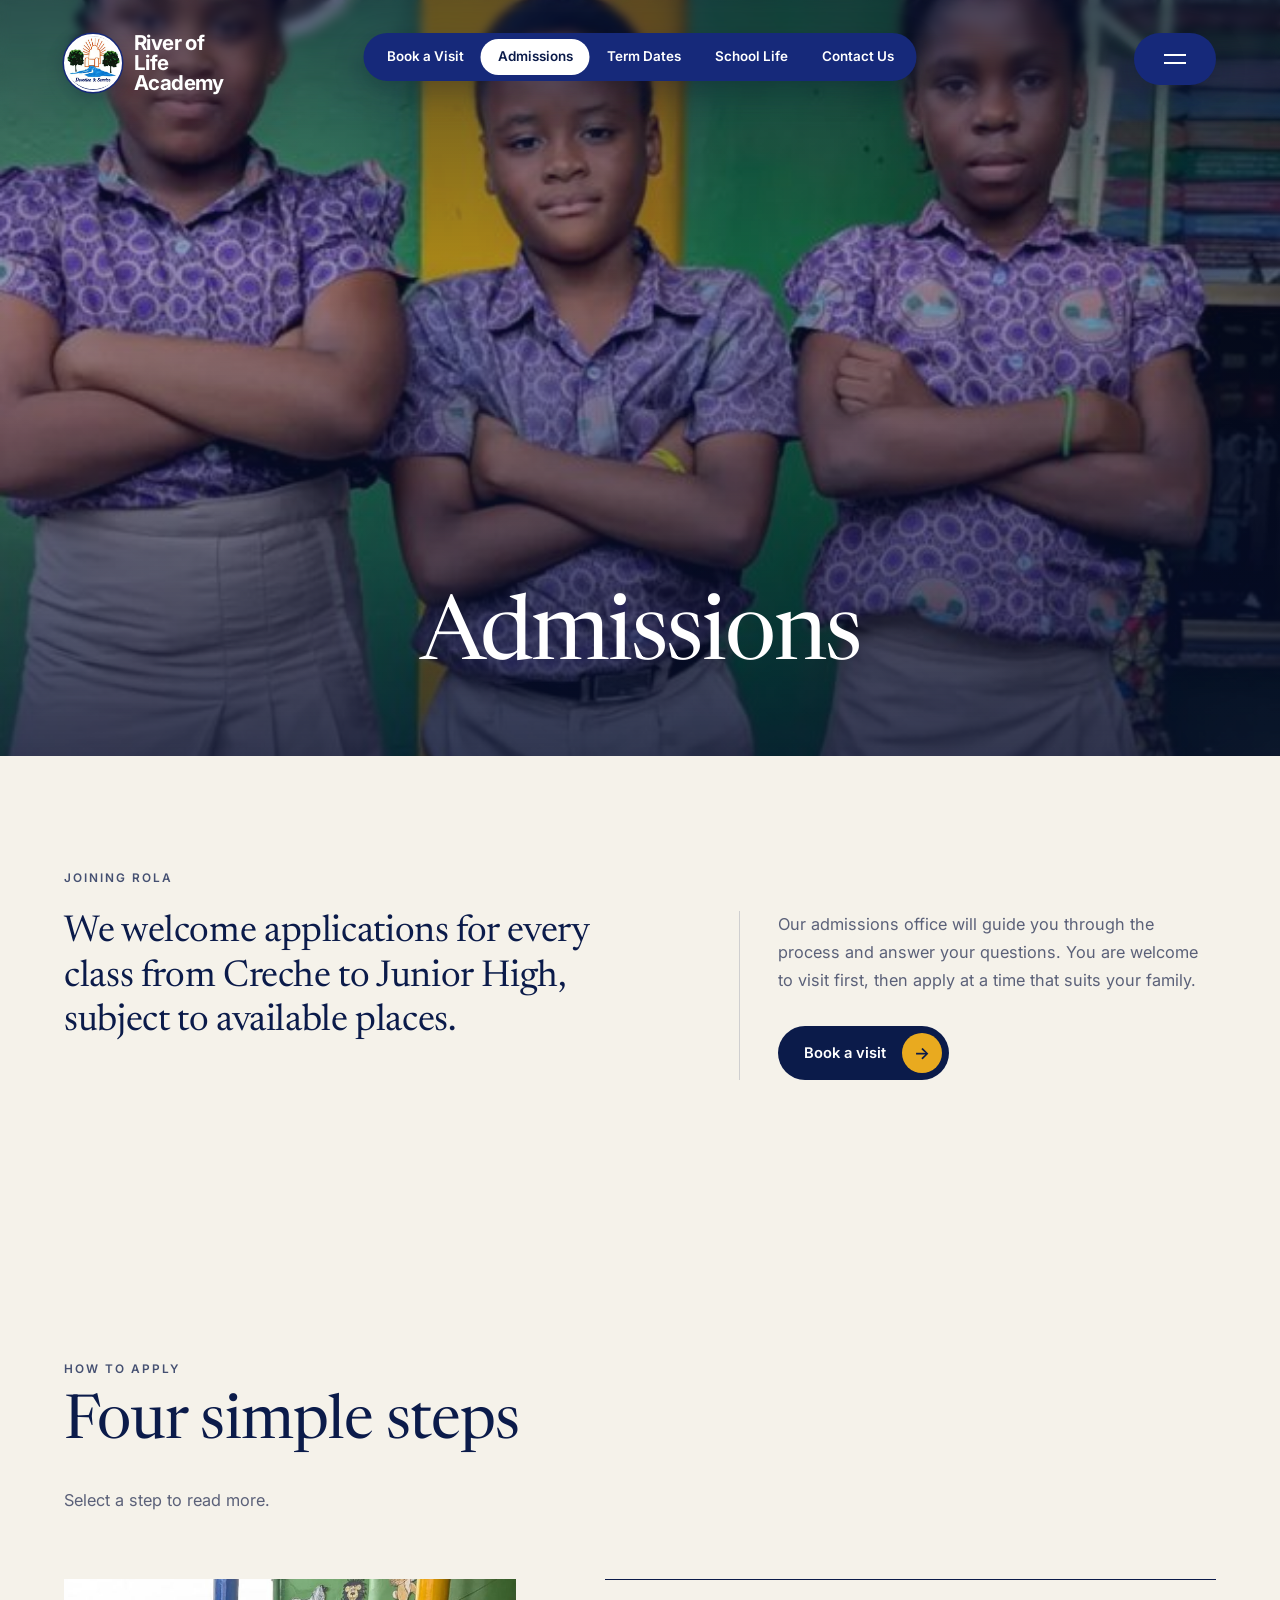
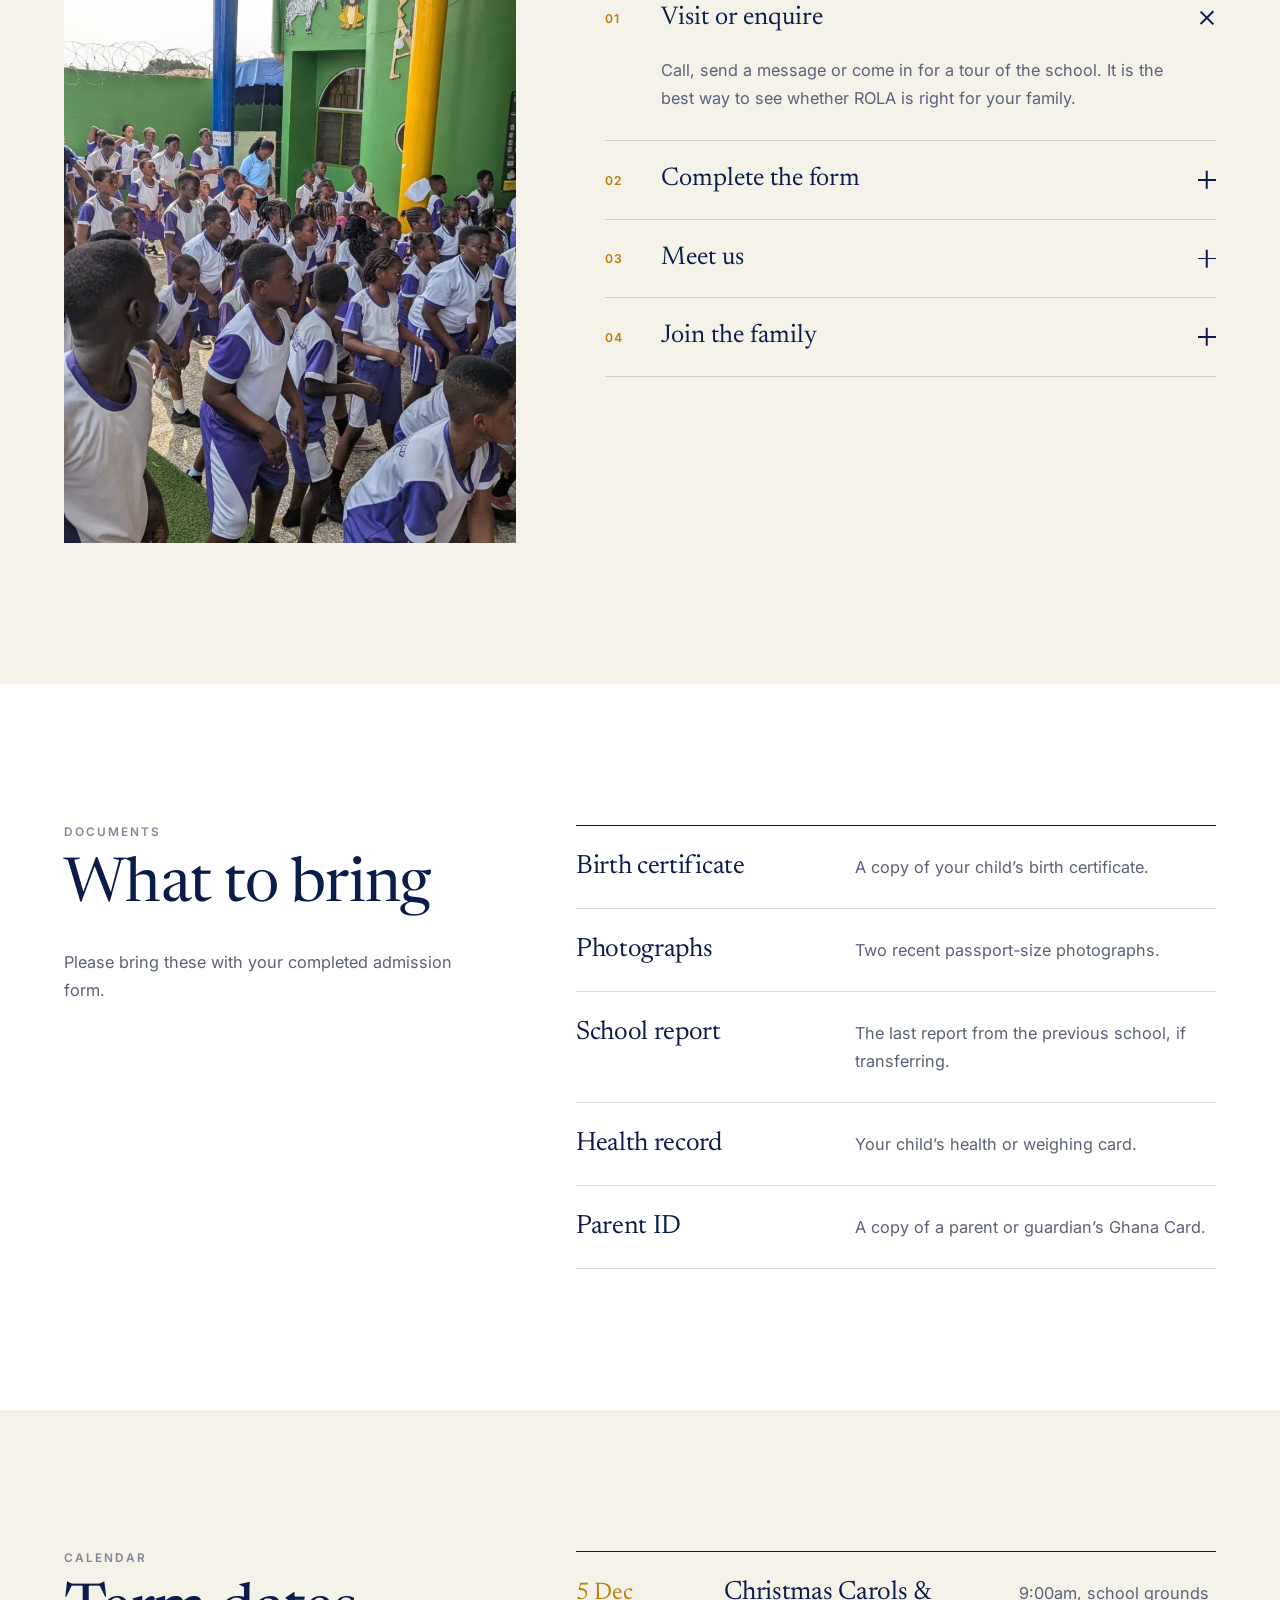
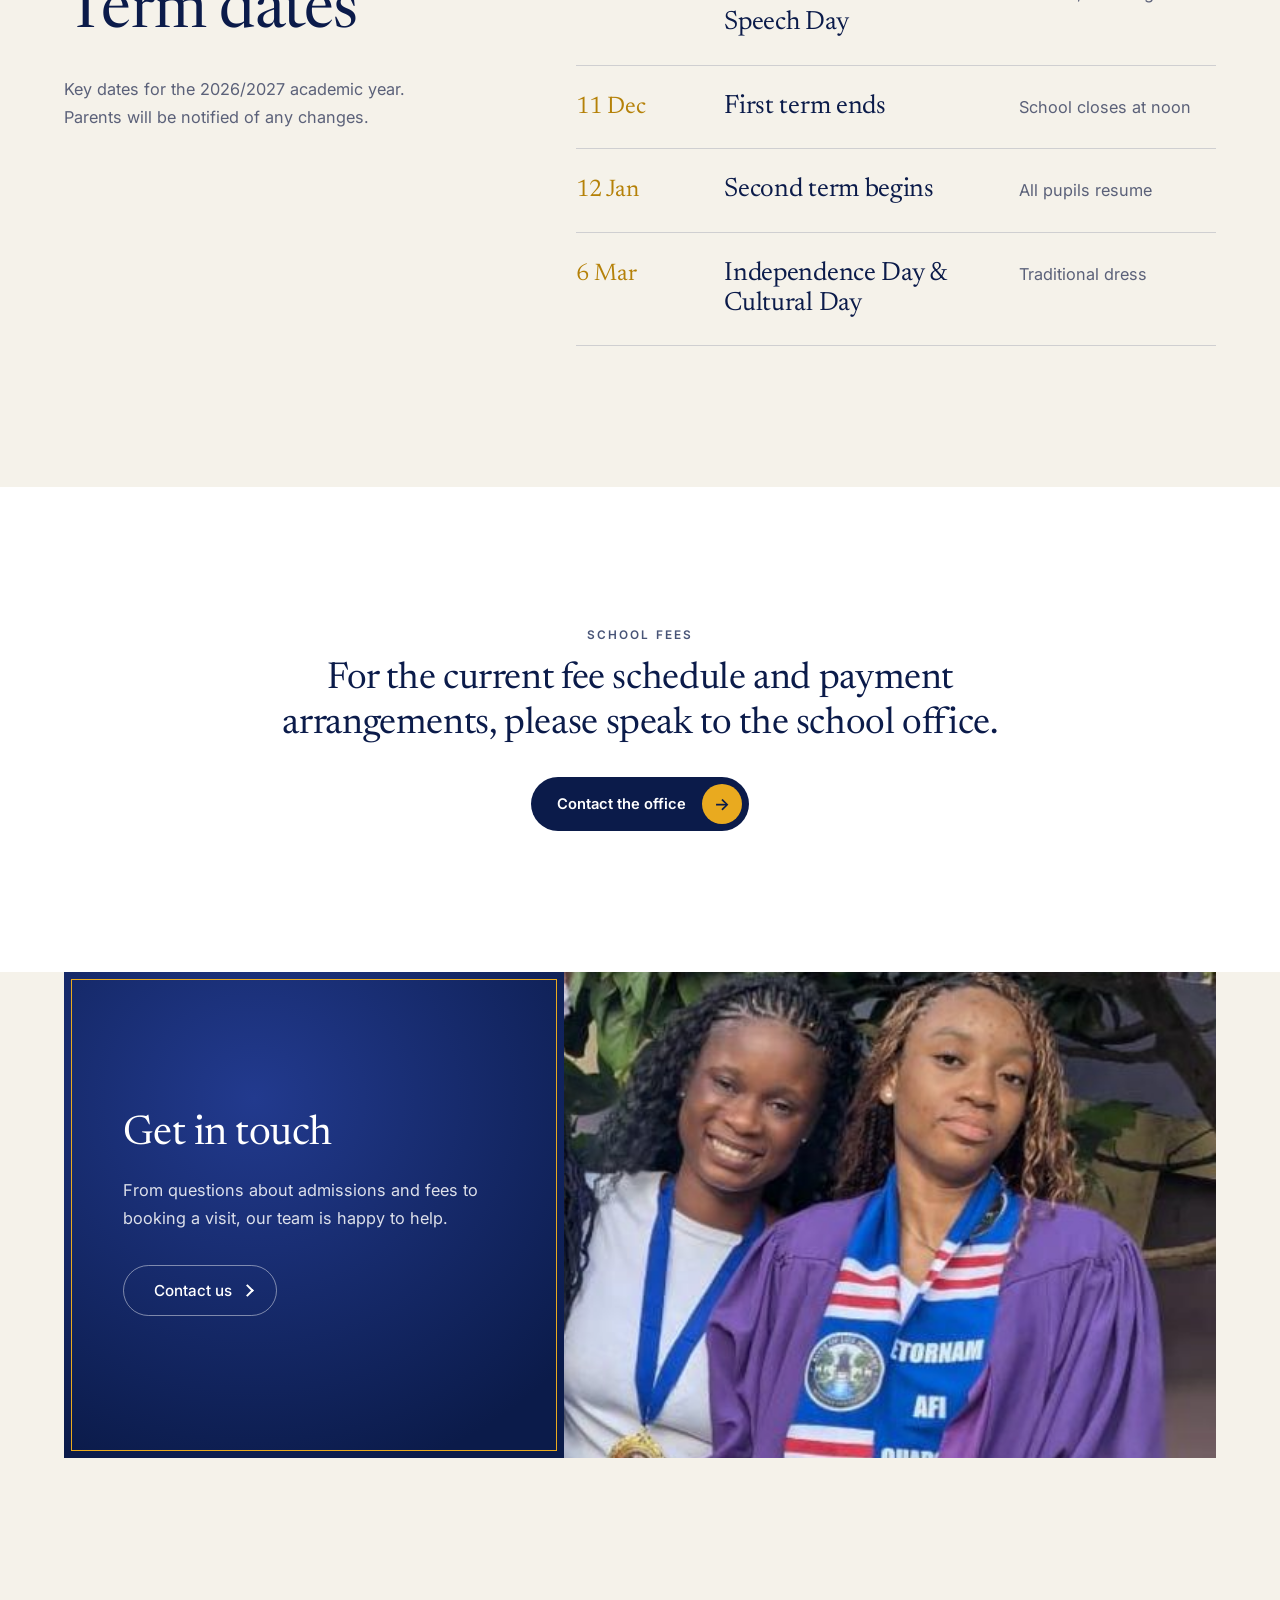
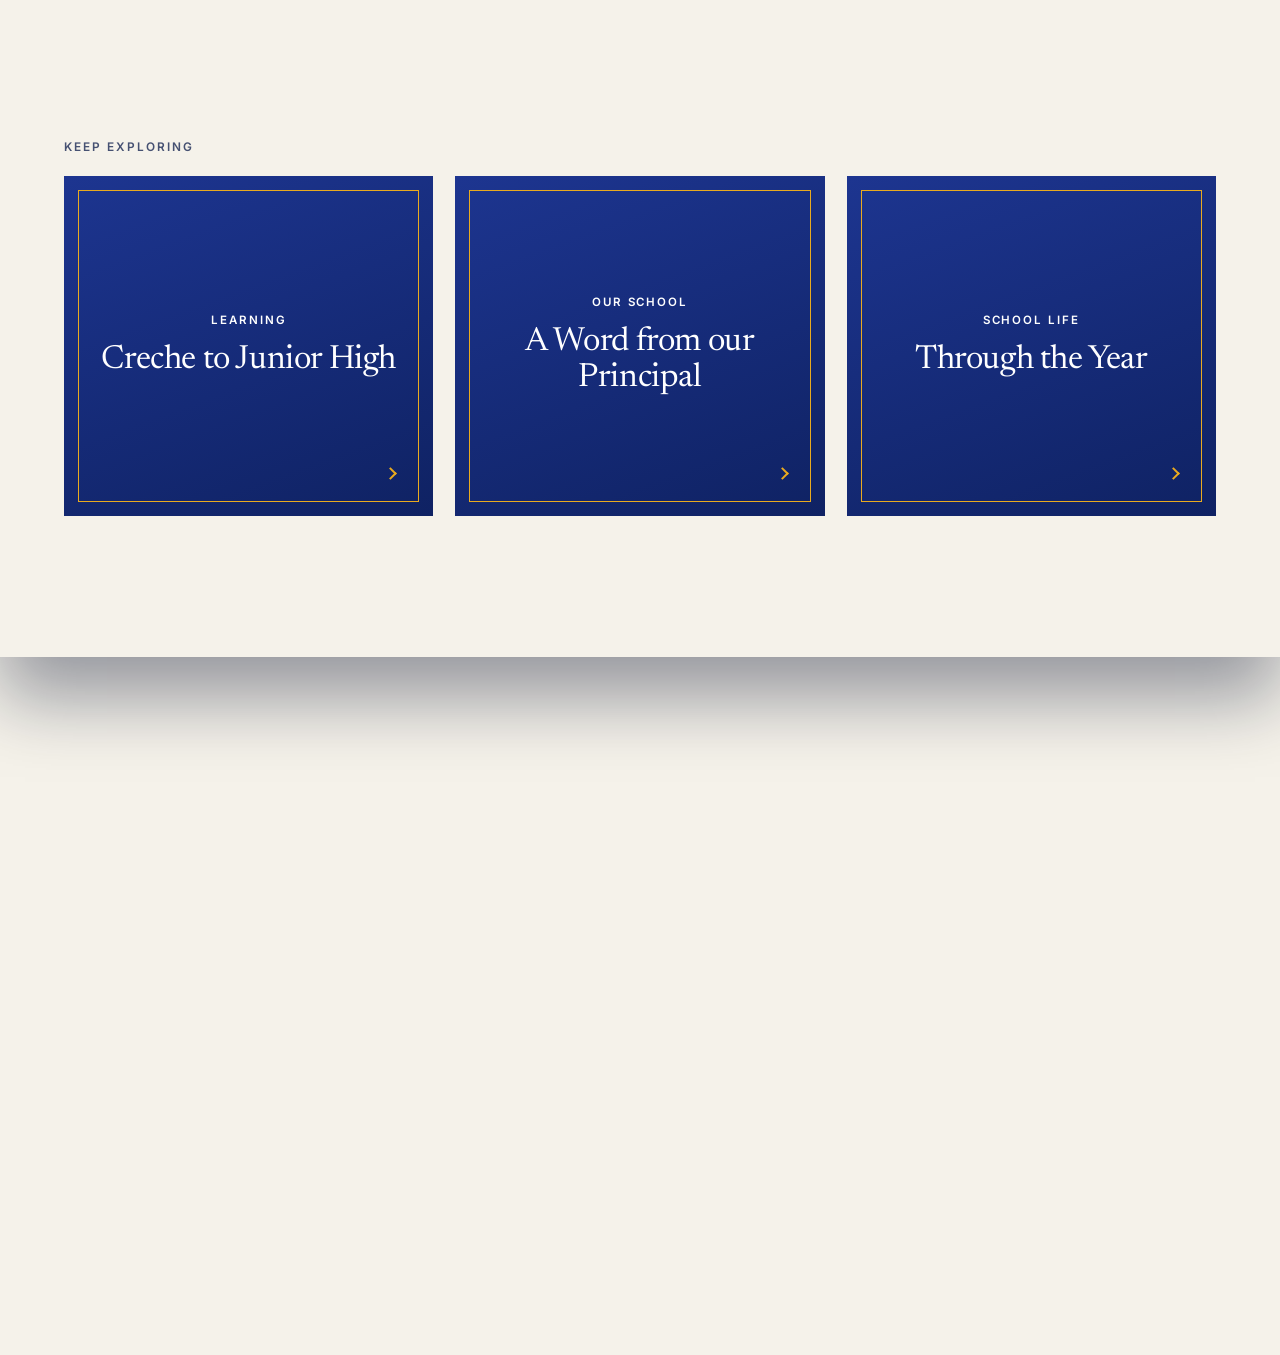
==== admissions.html @ cf3e888f "Split the site into section pages and add shared page polish Home keeps the welcome experience; Our " ====
<!DOCTYPE html>
<html lang="en">
<head>
  <meta charset="UTF-8" />
  <meta name="viewport" content="width=device-width, initial-scale=1.0" />
  <title>Admissions | River of Life Academy</title>
  <meta name="description" content="How to apply, what to bring and term dates for River of Life Academy, Accra." />
  <meta name="theme-color" content="#0b1b4a" />
  <meta property="og:title" content="Admissions | River of Life Academy" />
  <meta property="og:description" content="How to apply, what to bring and term dates for River of Life Academy, Accra." />
  <meta property="og:type" content="website" />
  <meta property="og:image" content="images/site/hero-1.jpg" />
  <link rel="icon" href="images/favicon.png" type="image/png" />
  <script>document.documentElement.className += " js";</script>
  <link rel="preconnect" href="https://fonts.googleapis.com" />
  <link rel="preconnect" href="https://fonts.gstatic.com" crossorigin />
  <link href="https://fonts.googleapis.com/css2?family=Inter:wght@400;500;600;700&family=Newsreader:ital,opsz,wght@0,6..72,400;0,6..72,500;1,6..72,400&display=swap" rel="stylesheet" />
  <link rel="stylesheet" href="css/styles.css" />
  <link rel="stylesheet" href="css/experience.css" />
  <link rel="stylesheet" href="css/pages.css" />
  <noscript><style>.cover,.veil{display:none!important}body.is-cover{overflow:auto!important}.reveal{opacity:1!important;transform:none!important}</style></noscript>
</head>
<body>
<div class="veil" aria-hidden="true"><img src="images/site/crest.png" alt="" width="120" height="120" /></div>
<div class="topfade" aria-hidden="true"></div>
<header class="header" id="header">
  <a href="index.html" class="wordmark" aria-label="River of Life Academy, home"><img class="wordmark__crest" src="images/site/crest.png" alt="" width="56" height="56" /><span>River of<br/>Life<br/>Academy</span></a>
  <nav class="pillnav" aria-label="Quick links">
    <a href="contact.html#visit">Book a Visit</a>
    <a href="admissions.html">Admissions</a>
    <a href="admissions.html#dates">Term Dates</a>
    <a href="school-life.html">School Life</a>
    <a href="contact.html">Contact Us</a>
  </nav>
  <button class="menu-btn" id="menuBtn" type="button" aria-label="Open menu" aria-expanded="false" aria-controls="menu"><span></span><span></span></button>
</header>
<div class="menu" id="menu" aria-hidden="true">
  <div class="menu__grid">
    <div class="menu__left">
      <img class="menu__crest" src="images/site/crest.png" alt="River of Life Academy crest" width="104" height="104" />
      <p class="menu__label">Useful links</p>
      <a href="index.html">Home</a>
      <a href="contact.html#visit">Book a Visit</a>
      <a href="admissions.html">Admissions</a>
      <a href="admissions.html#dates">Term Dates</a>
      <a href="contact.html">Contact Us</a>
    </div>
    <nav class="menu__main" aria-label="Main menu">
      <a href="our-school.html" data-sub="about" class="is-on">Our School <i class="arrow" aria-hidden="true"></i></a>
      <a href="learning.html" data-sub="learning">Learning <i class="arrow" aria-hidden="true"></i></a>
      <a href="school-life.html" data-sub="life">School Life <i class="arrow" aria-hidden="true"></i></a>
      <a href="admissions.html" data-sub="admissions">Admissions <i class="arrow" aria-hidden="true"></i></a>
      <a href="moments.html" data-sub="moments">Moments <i class="arrow" aria-hidden="true"></i></a>
      <a href="contact.html" data-sub="contact">Contact Us <i class="arrow" aria-hidden="true"></i></a>
    </nav>
    <div class="menu__sub">
      <div data-for="about" class="is-on"><a href="our-school.html">Who We Are</a><a href="our-school.html#motto">Our Motto</a><a href="our-school.html#principal">A Word from our Principal</a><a href="our-school.html#campus">Our Campus</a></div>
      <div data-for="learning"><a href="learning.html#creche">Creche &amp; Nursery</a><a href="learning.html#kindergarten">Kindergarten</a><a href="learning.html#primary">Primary School</a><a href="learning.html#jhs">Junior High School</a><a href="learning.html#curriculum">What We Teach</a></div>
      <div data-for="life"><a href="school-life.html#calendar">Through the Year</a><a href="moments.html">Photo Gallery</a></div>
      <div data-for="admissions"><a href="admissions.html#apply">How to Apply</a><a href="admissions.html#bring">What to Bring</a><a href="admissions.html#dates">Term Dates</a><a href="contact.html#visit">Book a Visit</a></div>
      <div data-for="moments"><a href="moments.html">Photo Gallery</a><a href="https://www.instagram.com/rola_school/" target="_blank" rel="noopener">Instagram</a></div>
      <div data-for="contact"><a href="contact.html">Get in Touch</a><a href="https://maps.app.goo.gl/BwdagYMMDPkHuo2j6" target="_blank" rel="noopener">Get Directions</a><a href="tel:+233200000000">Call the School</a></div>
    </div>
    <div class="menu__foot">
      <a href="#">Facebook</a>
      <a href="https://www.instagram.com/rola_school/" target="_blank" rel="noopener">Instagram</a>
      <a href="https://wa.me/233200000000" target="_blank" rel="noopener">WhatsApp</a>
      <a href="#" id="replayIntro">Welcome screen</a>
      <span>Devotion and Service</span>
    </div>
  </div>
</div>
<main id="top">
  <section class="phero">
    <img class="phero__img" data-parallax src="images/site/welcome.jpg" alt="Three ROLA pupils in school uniform" style="object-position:center 22%" />
    <div class="phero__shade" aria-hidden="true"></div>
    <h1 class="phero__title">Admissions</h1>
  </section>

  <section class="section statement">
    <div class="wrap">
      <p class="eyebrow">Joining ROLA</p>
      <div class="intro__grid">
        <p class="lead reveal">We welcome applications for every class from Creche to Junior High, subject to available places.</p>
        <div class="intro__body reveal"><p>Our admissions office will guide you through the process and answer your questions. You are welcome to visit first, then apply at a time that suits your family.</p><a href="contact.html#visit" class="btn">Book a visit <i aria-hidden="true"></i></a></div>
      </div>
    </div>
  </section>

  <section class="section rlist-section" id="apply">
    <div class="wrap">
      <div class="rlist__intro reveal">
        <p class="eyebrow">How to apply</p>
        <h2>Four simple steps</h2>
        <p>Select a step to read more.</p>
      </div>
      <div class="rlist" data-rlist>
        <figure class="rlist__media"><img src="images/site/stats.jpg" alt="" /></figure>
        <div class="rlist__rows">
          <div class="rlist__row is-open" data-img="images/site/stats.jpg">
            <button type="button" class="rlist__head" aria-expanded="true"><span>01</span>Visit or enquire<i aria-hidden="true"></i></button>
            <div class="rlist__body"><p>Call, send a message or come in for a tour of the school. It is the best way to see whether ROLA is right for your family.</p></div>
          </div>
          <div class="rlist__row" data-img="images/site/g-class-portrait.jpg">
            <button type="button" class="rlist__head" aria-expanded="false"><span>02</span>Complete the form<i aria-hidden="true"></i></button>
            <div class="rlist__body"><p>Collect an admission form from the school office and return it with the documents listed below.</p></div>
          </div>
          <div class="rlist__row" data-img="images/site/kg.jpg">
            <button type="button" class="rlist__head" aria-expanded="false"><span>03</span>Meet us<i aria-hidden="true"></i></button>
            <div class="rlist__body"><p>A short, friendly assessment for your child and a conversation with parents.</p></div>
          </div>
          <div class="rlist__row" data-img="images/site/g-uniform.jpg">
            <button type="button" class="rlist__head" aria-expanded="false"><span>04</span>Join the family<i aria-hidden="true"></i></button>
            <div class="rlist__body"><p>Receive your admission letter and prepare for the first day at ROLA.</p></div>
          </div>
        </div>
      </div>
    </div>
  </section>

  <section class="section facts-section" id="bring">
    <div class="wrap life__grid">
      <div class="life__intro reveal"><p class="eyebrow">Documents</p><h2>What to bring</h2><p>Please bring these with your completed admission form.</p></div>
      <div class="table reveal">
        <div class="table__row"><h3>Birth certificate</h3><p>A copy of your child&rsquo;s birth certificate.</p></div>
        <div class="table__row"><h3>Photographs</h3><p>Two recent passport-size photographs.</p></div>
        <div class="table__row"><h3>School report</h3><p>The last report from the previous school, if transferring.</p></div>
        <div class="table__row"><h3>Health record</h3><p>Your child&rsquo;s health or weighing card.</p></div>
        <div class="table__row"><h3>Parent ID</h3><p>A copy of a parent or guardian&rsquo;s Ghana Card.</p></div>
      </div>
    </div>
  </section>

  <!-- Placeholder dates: replace with the real school calendar -->
  <section class="section dates" id="dates">
    <div class="wrap dates__grid">
      <div class="reveal"><p class="eyebrow">Calendar</p><h2>Term dates</h2><p>Key dates for the 2026/2027 academic year. Parents will be notified of any changes.</p></div>
      <div class="table table--dates reveal">
        <div class="table__row"><p class="table__date">5 Dec</p><h3>Christmas Carols &amp; Speech Day</h3><p>9:00am, school grounds</p></div>
        <div class="table__row"><p class="table__date">11 Dec</p><h3>First term ends</h3><p>School closes at noon</p></div>
        <div class="table__row"><p class="table__date">12 Jan</p><h3>Second term begins</h3><p>All pupils resume</p></div>
        <div class="table__row"><p class="table__date">6 Mar</p><h3>Independence Day &amp; Cultural Day</h3><p>Traditional dress</p></div>
      </div>
    </div>
  </section>

  <section class="section fees" id="fees">
    <div class="wrap fees__inner reveal">
      <p class="eyebrow">School fees</p>
      <p class="lead">For the current fee schedule and payment arrangements, please speak to the school office.</p>
      <a href="contact.html" class="btn">Contact the office <i aria-hidden="true"></i></a>
    </div>
  </section>

  <section class="section gin-section">
    <div class="wrap">
      <div class="gin reveal">
        <img src="images/site/g-graduation2.jpg" alt="" loading="lazy" />
        <div class="gin__card">
          <h2>Get in touch</h2>
          <p>From questions about admissions and fees to booking a visit, our team is happy to help.</p>
          <a href="contact.html" class="gin__btn">Contact us <i class="arrow" aria-hidden="true"></i></a>
        </div>
      </div>
    </div>
  </section>

  <section class="section explore">
    <div class="wrap">
      <p class="eyebrow">Keep exploring</p>
      <div class="explore__grid"><a href="learning.html" class="card reveal"><span class="card__label">Learning</span><span class="card__title">Creche to Junior High</span><i class="arrow" aria-hidden="true"></i></a><a href="our-school.html#principal" class="card reveal"><span class="card__label">Our School</span><span class="card__title">A Word from our Principal</span><i class="arrow" aria-hidden="true"></i></a><a href="school-life.html" class="card reveal"><span class="card__label">School Life</span><span class="card__title">Through the Year</span><i class="arrow" aria-hidden="true"></i></a></div>
    </div>
  </section>
</main>
<footer class="footer">
  <div class="wrap footer__cards">
    <a href="admissions.html" class="fcard">
      <img src="images/site/g-art2.jpg" alt="" loading="lazy" />
      <div><h2>Begin your journey</h2><p>Explore our admissions process and take the next step with confidence.</p><span class="btn btn--light">Admissions <i aria-hidden="true"></i></span></div>
    </a>
    <a href="contact.html#visit" class="fcard">
      <img src="images/site/g-culture2.jpg" alt="" loading="lazy" />
      <div><h2>Book a visit</h2><p>Walk through our classrooms, meet our teachers and discover what makes ROLA special.</p><span class="btn btn--light">Visits <i aria-hidden="true"></i></span></div>
    </a>
  </div>
  <div class="wrap footer__bottom">
    <p class="wordmark wordmark--footer"><img class="wordmark__crest" src="images/site/crest.png" alt="" width="56" height="56" /><span>River of<br/>Life<br/>Academy</span></p>
    <p class="footer__motto">Devotion and Service</p>
    <nav class="footer__links" aria-label="Social">
      <a href="#">Facebook</a>
      <a href="https://www.instagram.com/rola_school/" target="_blank" rel="noopener">Instagram</a>
      <a href="https://wa.me/233200000000" target="_blank" rel="noopener">WhatsApp</a>
    </nav>
    <p class="footer__copy">All rights reserved. &copy; <span id="year">2026</span> River of Life Academy, Accra</p>
  </div>
</footer>

<div class="lightbox" id="lightbox" aria-hidden="true">
  <button class="lightbox__close" type="button" aria-label="Close">Close</button>
  <img alt="" />
  <p></p>
</div>

<script src="js/site.js"></script>
<script src="js/main.js"></script>
</body>
</html>
---- css/styles.css ----
/* =========================================================
   River of Life Academy
   Brand colours live here: change them once, the site follows.
   ========================================================= */
:root {
  --navy: #0b1b4a;        /* deep school blue (from the crest) */
  --navy-2: #16297a;      /* pills, cards */
  --navy-deep: #060e2c;   /* footer, welcome screen edges */
  --gold: #e9aa1f;
  --gold-dark: #b58108;
  --cream: #f5f2ea;
  --white: #ffffff;
  --ink: #161d38;
  --muted: #5b6179;
  --line: rgba(11, 27, 74, .16);

  --serif: "Newsreader", "Iowan Old Style", Georgia, serif;
  --sans: "Inter", "Helvetica Neue", Arial, sans-serif;

  --gutter: clamp(20px, 5vw, 72px);
  --max: 1320px;
  --ease: cubic-bezier(.2, .7, .2, 1);
}

/* ---------- Base ---------- */
*, *::before, *::after { box-sizing: border-box; }
html { scroll-behavior: smooth; scroll-padding-top: 90px; }
body { margin: 0; font: 400 1.02rem/1.7 var(--sans); color: var(--ink); background: var(--cream); -webkit-font-smoothing: antialiased; overflow-x: hidden; }
body.is-cover, body.menu-open { overflow: hidden; }
img { display: block; max-width: 100%; }
a { color: inherit; text-decoration: none; }
ul, ol { list-style: none; margin: 0; padding: 0; }
p { margin: 0 0 1.1em; }
button { font: inherit; color: inherit; cursor: pointer; }
h1, h2, h3 { font-family: var(--serif); font-weight: 400; color: var(--navy); margin: 0; letter-spacing: -.012em; }
h2 { font-size: clamp(2.3rem, 4.8vw, 4.1rem); line-height: 1.04; margin-bottom: .5em; }
h3 { font-size: 1.65rem; line-height: 1.15; }
em { font-family: var(--serif); font-size: 1.1em; }
:focus-visible { outline: 2px solid var(--gold); outline-offset: 3px; }

.wrap { width: min(var(--max), 100% - 2 * var(--gutter)); margin-inline: auto; }
.section { padding: clamp(84px, 11vw, 168px) 0; }
.bar { display: block; width: 64px; height: 3px; background: var(--gold); margin-bottom: 30px; }
.eyebrow { font: 600 .74rem/1.2 var(--sans); letter-spacing: .17em; text-transform: uppercase; color: var(--navy); opacity: .75; margin-bottom: 16px; }
.eyebrow--gold { color: var(--gold); opacity: 1; }
.lead { font: 400 clamp(1.6rem, 2.9vw, 2.55rem)/1.2 var(--serif); color: var(--navy); letter-spacing: -.01em; margin: 0; }
.lead--sm { font-size: clamp(1.3rem, 2vw, 1.7rem); line-height: 1.3; margin-bottom: 1em; }

/* Buttons */
.btn { display: inline-flex; align-items: center; gap: 16px; padding: 7px 7px 7px 26px; border: 0; border-radius: 999px; background: var(--navy); color: #fff; font: 600 .92rem/1 var(--sans); transition: background .3s; }
.btn i { display: grid; place-items: center; width: 40px; height: 40px; border-radius: 50%; background: var(--gold); color: var(--navy); font-style: normal; transition: transform .35s var(--ease); }
.btn i::before { content: "\2192"; font-size: 1.05rem; }
.btn:hover { background: var(--navy-2); }
.btn:hover i { transform: translateX(4px); }
.btn--light { background: #fff; color: var(--navy); }
.btn--light:hover { background: var(--cream); }
.round { display: grid; place-items: center; width: 54px; height: 54px; border-radius: 50%; border: 1px solid var(--line); background: transparent; color: var(--navy); transition: background .3s, color .3s; }
.round:hover { background: var(--navy); color: #fff; }
.arrow { display: inline-block; width: 9px; height: 9px; border-top: 2px solid currentColor; border-right: 2px solid currentColor; transform: rotate(45deg); margin-left: -3px; }
.arrow--left { transform: rotate(-135deg); margin-left: 3px; }

/* Reveal on scroll (only when JS is running) */
.js .reveal { opacity: 0; transform: translateY(30px); transition: opacity 1s var(--ease), transform 1s var(--ease); }
.js .reveal.is-in { opacity: 1; transform: none; }

/* =========================================================
   Welcome screen
   ========================================================= */
.cover { position: fixed; inset: 0; z-index: 150; overflow: hidden; background: radial-gradient(circle at 50% 46%, #17307f 0%, var(--navy) 42%, var(--navy-deep) 100%); touch-action: none; user-select: none; -webkit-user-select: none; cursor: grab; transition: opacity .9s var(--ease), transform 1.1s var(--ease), visibility .9s; }
.cover:active { cursor: grabbing; }
.cover.is-gone { opacity: 0; visibility: hidden; transform: scale(1.25); pointer-events: none; }
.globe { position: absolute; inset: 0; perspective: 1200px; }
.globe__sphere { position: absolute; left: 50%; top: 50%; width: 0; height: 0; transform-style: preserve-3d; will-change: transform; }
.gcard { --cw: 240px; --ch: 320px; --u: 1; position: absolute; left: calc(var(--cw) / -2); top: calc(var(--ch) / -2); width: var(--cw); height: var(--ch); display: flex; flex-direction: column; align-items: center; justify-content: center; text-align: center; padding: calc(var(--u) * 24px); color: #fff; background: var(--navy-2) center / cover no-repeat; overflow: hidden; }
.gcard--text { background: linear-gradient(160deg, #1d3590, #0f2263); }
.gcard--text::before { content: ""; position: absolute; inset: calc(var(--u) * 10px); border: 1px solid var(--gold); }
.gcard--caption::after { content: ""; position: absolute; inset: 0; background: rgba(6, 14, 44, .38); }
.gcard > * { position: relative; z-index: 1; }
.gcard small { font: 600 calc(var(--u) * 10px)/1 var(--sans); letter-spacing: .17em; text-transform: uppercase; margin-bottom: calc(var(--u) * 12px); }
.gcard strong { font: 400 calc(var(--u) * 28px)/1.04 var(--serif); letter-spacing: -.01em; }
.gcard em { font: 500 calc(var(--u) * 10.5px)/1 var(--sans); margin-top: calc(var(--u) * 14px); opacity: .85; }
.gcard:hover { filter: brightness(1.18); }
.cover__shade { position: absolute; inset: 0; pointer-events: none; background: radial-gradient(ellipse 46% 34% at 50% 52%, rgba(6, 14, 44, .62), transparent 100%), radial-gradient(circle at 50% 50%, transparent 55%, rgba(4, 9, 28, .85) 100%); }
.cover__center { position: absolute; inset: 0; display: flex; flex-direction: column; align-items: center; justify-content: center; gap: clamp(22px, 4vh, 44px); padding: 0 20px; text-align: center; pointer-events: none; }
.cover__title { margin: 0; font: 400 clamp(2.9rem, 8.2vw, 6.8rem)/1 var(--serif); letter-spacing: -.02em; color: #fff; text-shadow: 0 4px 40px rgba(4, 9, 28, .8); }
.cover__go { pointer-events: auto; width: clamp(118px, 12vw, 150px); aspect-ratio: 1; border-radius: 50%; border: 2px solid #fff; background: rgba(6, 14, 44, .6); color: #fff; font: 400 1.15rem var(--serif); transition: background .35s, color .35s, transform .35s var(--ease); }
.cover__go:hover { background: #fff; color: var(--navy); transform: scale(1.06); }
.cover__hint { position: absolute; left: 0; right: 0; bottom: 26px; margin: 0; text-align: center; font: 600 .68rem var(--sans); letter-spacing: .2em; text-transform: uppercase; color: rgba(255, 255, 255, .55); pointer-events: none; }

/* =========================================================
   Header and menu
   ========================================================= */
.header { position: fixed; top: 0; left: 0; right: 0; z-index: 200; display: flex; justify-content: space-between; align-items: flex-start; padding: clamp(18px, 2.6vw, 34px) var(--gutter); pointer-events: none; }
.header > * { pointer-events: auto; }
.wordmark { display: flex; align-items: center; gap: 12px; font: 700 1.28rem/.98 var(--sans); letter-spacing: -.03em; color: #fff; transition: color .35s; }
.wordmark__crest { width: 58px; height: 58px; border-radius: 50%; background: #fff; border: 2px solid #fff; box-shadow: 0 0 0 1.5px var(--navy-2), 0 6px 18px rgba(6, 14, 44, .25); }
.header.is-light .wordmark { color: var(--navy); }
/* Always white over the welcome screen and the open menu (must outrank .header.is-light) */
body.is-cover .header .wordmark, body.menu-open .header .wordmark { color: #fff; }
.pillnav { position: absolute; left: 50%; top: clamp(18px, 2.6vw, 34px); transform: translateX(-50%); display: flex; padding: 6px; border-radius: 999px; background: var(--navy-2); box-shadow: 0 10px 30px rgba(6, 14, 44, .25); transition: opacity .4s, transform .5s var(--ease); }
.pillnav a { padding: 11px 17px; border-radius: 999px; color: #fff; font: 600 .84rem/1 var(--sans); white-space: nowrap; transition: background .3s, color .3s; }
.pillnav a:hover { background: rgba(255, 255, 255, .14); }
.pillnav a.is-active { background: #fff; color: var(--navy); }
body.is-cover .pillnav, body.menu-open .pillnav { opacity: 0; pointer-events: none; transform: translateX(-50%) translateY(-14px); }
.menu-btn { display: flex; flex-direction: column; align-items: center; justify-content: center; gap: 6px; width: 82px; height: 52px; border: 0; border-radius: 999px; background: var(--navy-2); box-shadow: 0 10px 30px rgba(6, 14, 44, .25); transition: background .3s; }
.menu-btn:hover { background: #1f38a0; }
.menu-btn span { width: 22px; height: 2px; background: #fff; transition: transform .4s var(--ease); }
.menu-btn[aria-expanded="true"] span:first-child { transform: translateY(4px) rotate(45deg); }
.menu-btn[aria-expanded="true"] span:last-child { transform: translateY(-4px) rotate(-45deg); }

.menu { position: fixed; inset: 0; z-index: 180; background: var(--navy); color: #fff; overflow-y: auto; clip-path: circle(0 at calc(100% - var(--gutter) - 41px) 56px); visibility: hidden; transition: clip-path .8s var(--ease), visibility .8s; }
.menu.is-open { clip-path: circle(150% at calc(100% - var(--gutter) - 41px) 56px); visibility: visible; }
.menu__grid { display: grid; grid-template-columns: 1.5fr 1fr; gap: 8vw; min-height: 100%; padding: clamp(120px, 16vh, 170px) var(--gutter) 60px; align-items: start; }
.menu__main { display: grid; gap: 0; max-width: 420px; }
.menu__main a { display: flex; align-items: baseline; gap: 18px; padding: 13px 0; border-bottom: 1px solid rgba(255, 255, 255, .14); font: 400 clamp(1.3rem, 1.9vw, 1.6rem)/1.2 var(--serif); transition: color .3s, transform .45s var(--ease); }
.menu__main a small { font: 600 .72rem var(--sans); letter-spacing: .12em; color: var(--gold); }
.menu__main a:hover { color: var(--gold); transform: translateX(8px); }
.menu__side { display: grid; gap: 10px; padding-left: 5vw; border-left: 1px solid rgba(255, 255, 255, .16); }
.menu__side a { color: rgba(255, 255, 255, .86); word-break: break-word; }
.menu__side a:hover { color: var(--gold); }
.menu__label { margin: 22px 0 4px; font: 600 .72rem var(--sans); letter-spacing: .17em; text-transform: uppercase; color: var(--gold); }
.menu__label:first-child { margin-top: 0; }
.menu__motto { margin: 40px 0 0; font: italic 400 1.5rem var(--serif); color: #fff; }

/* =========================================================
   Hero
   ========================================================= */
.hero { position: relative; height: min(100vh, 1100px); height: min(100svh, 1100px); min-height: 560px; overflow: hidden; background: var(--navy); }
.hero__slides img, .hero__video { position: absolute; inset: 0; width: 100%; height: 100%; object-fit: cover; object-position: center 40%; }
.hero__slides img { opacity: 0; transform: scale(1.14); transition: opacity 1.8s ease, transform 9s linear; }
.hero__slides img.is-active { opacity: 1; transform: scale(1); }
.hero__video { opacity: 0; transition: opacity 1.2s ease; }
.hero__video.is-ready { opacity: 1; }
/* Navy tint over the changing photos (and the video, once added).
   The last number (.62) is the strength: lower = more photo, higher = more navy. */
.hero__shade { position: absolute; inset: 0; background: linear-gradient(to bottom, rgba(6, 14, 44, .3) 0%, rgba(6, 14, 44, 0) 35%, rgba(6, 14, 44, .5) 100%), rgba(11, 27, 74, .62); }
.hero__title { position: absolute; left: var(--gutter); right: var(--gutter); bottom: clamp(40px, 8vh, 90px); text-align: center; color: #fff; font-size: clamp(2.7rem, 7vw, 6rem); line-height: 1; }
.hero__scroll { position: absolute; left: var(--gutter); bottom: clamp(40px, 8vh, 90px); display: flex; align-items: center; gap: 12px; color: #fff; font: 600 .7rem var(--sans); letter-spacing: .2em; text-transform: uppercase; writing-mode: vertical-rl; }
.hero__scroll::after { content: ""; width: 1px; height: 54px; background: rgba(255, 255, 255, .7); }

/* =========================================================
   Intro
   ========================================================= */
.intro__grid { display: grid; grid-template-columns: 1.2fr 1fr; gap: clamp(40px, 8vw, 130px); align-items: start; }
.intro__body { color: var(--muted); }
.intro__cta { color: var(--navy); font-weight: 600; margin-top: 1.6em; }

/* =========================================================
   Learning slider
   ========================================================= */
.learning { padding-top: 0; }
.learning__head { display: flex; align-items: flex-end; justify-content: space-between; gap: 24px; margin-bottom: 44px; }
.learning__head h2 { margin: 0; }
.controls { display: flex; gap: 12px; }
.slider { display: flex; gap: 22px; overflow-x: auto; scroll-snap-type: x mandatory; padding-inline: max(var(--gutter), calc((100% - var(--max)) / 2)); scroll-padding-inline: max(var(--gutter), calc((100% - var(--max)) / 2)); scrollbar-width: none; }
.slider::-webkit-scrollbar { display: none; }
.stage { position: relative; flex: 0 0 clamp(270px, 31vw, 440px); aspect-ratio: 3 / 4; overflow: hidden; scroll-snap-align: start; background: var(--navy); color: #fff; }
.stage img { width: 100%; height: 100%; object-fit: cover; object-position: center 25%; transition: transform 1.2s var(--ease); }
.stage:hover img { transform: scale(1.06); }
.stage::after { content: ""; position: absolute; inset: 0; background: linear-gradient(to top, rgba(6, 14, 44, .92) 0%, rgba(6, 14, 44, .2) 52%, transparent 70%); }
.stage__text { position: absolute; left: 0; right: 0; bottom: 0; z-index: 1; padding: clamp(22px, 2.4vw, 34px); }
.stage__text .eyebrow { color: var(--gold); opacity: 1; margin-bottom: 10px; }
.stage__text h3 { color: #fff; font-size: clamp(1.7rem, 2.4vw, 2.3rem); margin-bottom: 10px; }
.stage__text p:last-child { margin: 0; font-size: .95rem; line-height: 1.55; color: rgba(255, 255, 255, .84); }

/* =========================================================
   Welcome message
   ========================================================= */
.welcome { background: var(--navy); color: rgba(255, 255, 255, .8); }
.welcome__grid { display: grid; grid-template-columns: .8fr 1fr; gap: clamp(40px, 8vw, 130px); align-items: center; }
.welcome__photo { position: relative; margin: 0 0 0 14px; }
.welcome__photo::before { content: ""; position: absolute; inset: 18px 18px -18px -18px; border: 1px solid var(--gold); }
.welcome__photo img { position: relative; width: 100%; aspect-ratio: 4 / 5; object-fit: cover; object-position: center 12%; }
.welcome blockquote { margin: 0 0 30px; font: 400 clamp(1.75rem, 3.1vw, 2.7rem)/1.18 var(--serif); letter-spacing: -.012em; color: #fff; }
.welcome__sign { margin: 34px 0 0; font: 400 1.4rem/1.2 var(--serif); color: #fff; }
.welcome__sign span { display: block; margin-top: 6px; font: 600 .72rem var(--sans); letter-spacing: .17em; text-transform: uppercase; color: var(--gold); }

/* =========================================================
   Tables (school life, term dates)
   ========================================================= */
.life__grid, .dates__grid { display: grid; grid-template-columns: .8fr 1.25fr; gap: clamp(40px, 8vw, 130px); align-items: start; }
.life__intro { position: sticky; top: 130px; }
.life__intro p, .dates__grid > div:first-child p { color: var(--muted); max-width: 40ch; }
.life__intro .btn { margin-top: 14px; }
.table { border-top: 1px solid var(--navy); }
.table__caption { margin: 0; padding: 16px 0; font: 600 .74rem var(--sans); letter-spacing: .17em; text-transform: uppercase; color: var(--navy); border-bottom: 1px solid var(--line); }
.table__row { display: grid; grid-template-columns: 1fr 1.5fr; gap: clamp(18px, 3vw, 48px); align-items: baseline; padding: 26px 0; border-bottom: 1px solid var(--line); transition: background .35s, box-shadow .35s; }
.table__row h3, .table__row p { transition: color .35s; }
.table__row p { margin: 0; color: var(--muted); }
/* Hover: navy band (extended sideways with a shadow so the text does not shift), gold heading, white text */
.table__row:hover { background: var(--navy); box-shadow: -22px 0 0 var(--navy), 22px 0 0 var(--navy); }
.table__row:hover h3 { color: var(--gold); }
.table__row:hover p, .table__row:hover .table__date { color: #fff !important; }
.table--dates .table__row { grid-template-columns: 110px 1.3fr 1fr; }
.table__date { font: 400 1.5rem/1.1 var(--serif); color: var(--gold-dark) !important; }

/* =========================================================
   Full-bleed banner
   ========================================================= */
.banner { position: relative; min-height: min(88vh, 800px); display: grid; place-items: center; padding: 120px var(--gutter); overflow: hidden; background: var(--navy); text-align: center; }
.banner > img { position: absolute; inset: 0; width: 100%; height: 100%; object-fit: cover; }
.banner__shade { position: absolute; inset: 0; background: rgba(11, 27, 74, .74); }
.banner__text { position: relative; max-width: 760px; color: rgba(255, 255, 255, .88); }
.banner__text h2 { color: #fff; }
.banner__text p { font-size: 1.1rem; margin-bottom: 2em; }

/* =========================================================
   Admissions
   ========================================================= */
.admissions, .contact { background: #fff; }
.admissions__grid, .contact__grid { display: grid; grid-template-columns: 1fr 1fr; gap: clamp(40px, 8vw, 130px); align-items: start; }
.admissions__grid > div > p:not(.lead) { color: var(--muted); }
.sub { margin: 40px 0 16px; font: 600 .74rem var(--sans); letter-spacing: .17em; text-transform: uppercase; color: var(--navy); }
.dots li { position: relative; padding: 10px 0 10px 26px; border-bottom: 1px solid var(--line); }
.dots li::before { content: ""; position: absolute; left: 2px; top: 21px; width: 8px; height: 8px; background: var(--gold); }
.steps li { display: grid; grid-template-columns: 84px 1fr; gap: 12px; padding: 32px 0; border-top: 1px solid var(--line); }
.steps li:last-child { border-bottom: 1px solid var(--line); }
.steps span { font: 400 2.7rem/1 var(--serif); color: var(--gold-dark); }
.steps h3 { margin-bottom: 8px; }
.steps p { margin: 0; color: var(--muted); }

/* =========================================================
   Moments
   ========================================================= */
.moments { background: var(--navy); }
.moments__head { display: flex; align-items: flex-end; justify-content: space-between; gap: 24px; flex-wrap: wrap; margin-bottom: 48px; }
.moments__head h2 { color: #fff; margin: 0; }
.grid { columns: 3; column-gap: 16px; }
.shot { position: relative; display: block; width: 100%; margin: 0 0 16px; padding: 0; border: 0; background: var(--navy-2); overflow: hidden; break-inside: avoid; }
.shot img { width: 100%; transition: transform 1.1s var(--ease); }
.shot::after { content: ""; position: absolute; inset: 0; background: linear-gradient(to top, rgba(6, 14, 44, .85), transparent 45%); opacity: 0; transition: opacity .4s; }
.shot span { position: absolute; left: 18px; right: 18px; bottom: 14px; z-index: 1; text-align: left; font: 400 1.3rem/1.15 var(--serif); color: #fff; opacity: 0; transform: translateY(10px); transition: opacity .4s, transform .5s var(--ease); }
.shot:hover img, .shot:focus-visible img { transform: scale(1.05); }
.shot:hover::after, .shot:focus-visible::after { opacity: 1; }
.shot:hover span, .shot:focus-visible span { opacity: 1; transform: none; }

/* =========================================================
   Contact
   ========================================================= */
.details { display: grid; grid-template-columns: 1fr 1fr; gap: 30px 24px; margin: 44px 0 0; }
.details dt { font: 600 .72rem var(--sans); letter-spacing: .17em; text-transform: uppercase; color: var(--gold-dark); margin-bottom: 6px; }
.details dd { margin: 0; font: 400 1.22rem/1.3 var(--serif); color: var(--navy); word-break: break-word; }
.details .directions { display: inline-block; margin-top: 8px; font: 600 .82rem var(--sans); letter-spacing: .04em; color: var(--gold-dark); border-bottom: 1px solid currentColor; }
.details .directions::after { content: " 92"; }
.details a:hover { text-decoration: underline; text-decoration-color: var(--gold); text-underline-offset: 4px; }
.form__row { display: grid; grid-template-columns: 1fr 1fr; gap: 28px; }
.field { margin-bottom: 26px; }
.field label { display: block; font: 600 .72rem var(--sans); letter-spacing: .14em; text-transform: uppercase; color: var(--navy); }
.field input, .field select, .field textarea { width: 100%; padding: 12px 0; border: 0; border-bottom: 1px solid rgba(11, 27, 74, .35); border-radius: 0; background: transparent; font: 400 1.05rem var(--sans); color: var(--ink); transition: border-color .3s, box-shadow .3s; }
.field textarea { resize: vertical; }
.field input:focus, .field select:focus, .field textarea:focus { outline: none; border-color: var(--navy); box-shadow: 0 2px 0 var(--gold); }
.field.has-error input, .field.has-error textarea { border-color: #c2281f; box-shadow: 0 1px 0 #c2281f; }
.form__status { margin: 18px 0 0; min-height: 1.5em; font-weight: 600; }
.form__status.is-success { color: #14734a; }
.form__status.is-error { color: #c2281f; }
.map { height: 420px; margin-top: clamp(60px, 8vw, 110px); overflow: hidden; }
.map iframe { width: 100%; height: 100%; border: 0; display: block; filter: grayscale(.7) contrast(1.05); }

/* =========================================================
   Keep exploring
   ========================================================= */
.explore__grid { display: grid; grid-template-columns: repeat(3, 1fr); gap: 22px; margin-top: 44px; }
.card { position: relative; display: flex; flex-direction: column; justify-content: center; align-items: center; text-align: center; min-height: 340px; padding: 48px 36px; color: #fff; background: linear-gradient(160deg, #1d3590, #0f2263); transition: transform .6s var(--ease), box-shadow .6s; }
.card::before { content: ""; position: absolute; inset: 14px; border: 1px solid var(--gold); transition: inset .5s var(--ease); }
.card:hover { transform: translateY(-8px); box-shadow: 0 30px 60px rgba(11, 27, 74, .28); }
.card:hover::before { inset: 20px; }
.card__label { font: 600 .72rem var(--sans); letter-spacing: .17em; text-transform: uppercase; margin-bottom: 16px; }
.card__title { font: 400 clamp(1.8rem, 2.6vw, 2.4rem)/1.08 var(--serif); letter-spacing: -.012em; }
.card .arrow { position: absolute; right: 38px; bottom: 38px; color: var(--gold); }

/* =========================================================
   Footer
   ========================================================= */
.footer { background: var(--navy-deep); color: rgba(255, 255, 255, .75); padding-top: clamp(60px, 8vw, 110px); }
.footer__cards { display: grid; grid-template-columns: 1fr 1fr; gap: 22px; }
.fcard { position: relative; display: flex; align-items: flex-end; min-height: clamp(360px, 40vw, 520px); overflow: hidden; color: rgba(255, 255, 255, .85); background: var(--navy); }
.fcard img { position: absolute; inset: 0; width: 100%; height: 100%; object-fit: cover; object-position: center 25%; transition: transform 1.2s var(--ease); }
.fcard::after { content: ""; position: absolute; inset: 0; background: linear-gradient(to top, rgba(6, 14, 44, .95) 8%, rgba(11, 27, 74, .45) 70%); }
.fcard:hover img { transform: scale(1.05); }
.fcard > div { position: relative; z-index: 1; padding: clamp(26px, 3.4vw, 50px); }
.fcard h2 { color: #fff; font-size: clamp(2rem, 3.4vw, 3rem); margin-bottom: .35em; }
.fcard p { max-width: 42ch; margin-bottom: 1.6em; }
.footer__bottom { display: grid; grid-template-columns: auto 1fr auto; align-items: end; gap: 24px 48px; padding: clamp(50px, 7vw, 90px) 0 36px; }
.wordmark--footer { margin: 0; font-size: 1.5rem; }
.wordmark--footer .wordmark__crest { width: 72px; height: 72px; }
.footer__motto { margin: 0; font: italic 400 1.5rem var(--serif); color: var(--gold); }
.footer__links { display: flex; gap: 26px; font-weight: 600; font-size: .9rem; color: #fff; }
.footer__links a:hover { color: var(--gold); }
.footer__copy { grid-column: 1 / -1; margin: 0; padding-top: 24px; border-top: 1px solid rgba(255, 255, 255, .14); font-size: .82rem; }

/* =========================================================
   Lightbox
   ========================================================= */
.lightbox { position: fixed; inset: 0; z-index: 300; display: flex; flex-direction: column; align-items: center; justify-content: center; padding: 70px 20px 30px; background: rgba(4, 9, 28, .95); opacity: 0; visibility: hidden; transition: opacity .35s, visibility .35s; }
.lightbox.is-open { opacity: 1; visibility: visible; }
.lightbox img { max-width: min(1100px, 100%); max-height: 78vh; }
.lightbox p { margin: 18px 0 0; font: 400 1.4rem var(--serif); color: #fff; }
.lightbox__close { position: absolute; top: 22px; right: var(--gutter); padding: 12px 22px; border: 1px solid rgba(255, 255, 255, .5); border-radius: 999px; background: transparent; color: #fff; font: 600 .82rem var(--sans); }
.lightbox__close:hover { background: #fff; color: var(--navy); }

/* =========================================================
   Responsive
   ========================================================= */
@media (max-width: 1080px) {
  .pillnav { display: none; }
}
@media (max-width: 900px) {
  .intro__grid, .welcome__grid, .life__grid, .dates__grid, .admissions__grid, .contact__grid, .menu__grid { grid-template-columns: 1fr; }
  .life__intro { position: static; }
  .welcome__photo { max-width: 440px; }
  .menu__side { padding: 30px 0 0; border-left: 0; border-top: 1px solid rgba(255, 255, 255, .16); }
  .explore__grid, .footer__cards { grid-template-columns: 1fr; }
  .card { min-height: 240px; }
  .grid { columns: 2; column-gap: 10px; }
  .shot { margin-bottom: 10px; }
  .shot span { font-size: 1.05rem; left: 12px; bottom: 10px; }
  .footer__bottom { grid-template-columns: 1fr; align-items: start; }
  .hero__scroll { display: none; }
}
@media (max-width: 600px) {
  .wordmark { font-size: 1.1rem; gap: 9px; }
  .wordmark__crest { width: 46px; height: 46px; }
  .menu-btn { width: 68px; height: 46px; }
  .menu { clip-path: circle(0 at calc(100% - var(--gutter) - 34px) 44px); }
  .menu.is-open { clip-path: circle(160% at calc(100% - var(--gutter) - 34px) 44px); }
  .table__row, .table--dates .table__row { grid-template-columns: 1fr; gap: 6px; }
  .form__row, .details { grid-template-columns: 1fr; gap: 0; }
  .details { gap: 24px; }
  .steps li { grid-template-columns: 62px 1fr; }
  .steps span { font-size: 2.1rem; }
  .learning__head { align-items: flex-start; flex-direction: column; }
  .stage { flex-basis: 78vw; }
}
@media (prefers-reduced-motion: reduce) {
  html { scroll-behavior: auto; }
  *, *::before, *::after { transition-duration: .01ms !important; animation: none !important; }
  .js .reveal { opacity: 1; transform: none; }
}
---- css/experience.css ----
/* =========================================================
   River of Life Academy — welcome experience, preview sheet, menu
   (loaded after styles.css)
   ========================================================= */

/* ---------- Stage 1: opening photo / video with the motto ---------- */
.cover__intro { position: absolute; inset: 0; z-index: 2; background: var(--navy); transition: opacity 1.5s ease, visibility 1.5s; }
.cover__intro img, .cover__intro video { position: absolute; inset: 0; width: 100%; height: 100%; object-fit: cover; object-position: center 40%; }
.cover__intro img { animation: introZoom 9s ease-out forwards; }
@keyframes introZoom { from { transform: scale(1.12); } to { transform: scale(1); } }
.cover__intro video { opacity: 0; transition: opacity 1s; }
.cover__intro video.is-ready { opacity: 1; }
.cover__intro::after { content: ""; position: absolute; inset: 0; background: linear-gradient(to bottom, rgba(6, 14, 44, .35), rgba(6, 14, 44, .1) 40%, rgba(6, 14, 44, .55)), rgba(11, 27, 74, .5); }
.cover:not(.is-intro) .cover__intro { opacity: 0; visibility: hidden; }
.cover__center, .cover__hint { z-index: 3; }
.cover__center { transition: opacity .7s ease, visibility .7s; }
.cover__shade { transition: opacity .9s ease; }
.cover__go { transition: background .35s, color .35s, transform .35s var(--ease), opacity .8s ease; }
.cover__hint { transition: opacity .6s ease, bottom .6s var(--ease); }
.cover.is-intro .cover__go, .cover.is-intro .cover__hint { opacity: 0; pointer-events: none; }
.cover.is-intro { cursor: pointer; }

/* ---------- Stage 3: the wall ---------- */
.cover.is-wall .cover__center { opacity: 0; visibility: hidden; }
.cover.is-wall .cover__center * { pointer-events: none; }
.cover.is-wall .cover__shade { opacity: 0; }
.cover.is-wall .cover__hint { bottom: 96px; }
.cover.is-wall { cursor: move; }
.cover.is-morph .globe__sphere { transition: transform 1.5s var(--ease); }
.cover.is-morph .gcard, .cover.is-wall .gcard { transition: transform 1.5s var(--ease), opacity .9s ease, filter .3s; }
.cover.is-wall .gcard { cursor: pointer; box-shadow: 0 18px 50px rgba(4, 9, 28, .35); }
.globe { transition: filter .5s ease; }
.cover.is-picking .globe { filter: blur(16px) brightness(.85); }

.wallbar { position: absolute; left: 50%; bottom: 26px; z-index: 4; display: flex; align-items: flex-end; justify-content: center; gap: 12px; transform: translateX(-50%) translateY(30px); opacity: 0; visibility: hidden; cursor: default; transition: opacity .6s ease, transform .7s var(--ease), visibility .6s; }
.cover.is-wall .wallbar { opacity: 1; visibility: visible; transform: translateX(-50%); transition-delay: .6s; }
.pick { position: relative; }
.pick__btn, .pick__list button, .wallbar__enter { display: block; height: 52px; padding: 0 26px; border: 0; border-radius: 999px; background: rgba(44, 60, 118, .86); -webkit-backdrop-filter: blur(8px); backdrop-filter: blur(8px); color: #fff; font: 500 1rem/1 var(--sans); white-space: nowrap; transition: background .3s, color .3s; }
.pick__btn span { opacity: .6; }
.pick__btn strong { font-weight: 600; }
.pick__btn:hover, .pick__list button:hover { background: rgba(70, 88, 150, .95); }
.pick.is-open .pick__btn, .pick__list button.is-current { background: #fff; color: var(--navy); }
.pick__list { position: absolute; left: 0; bottom: calc(100% + 10px); display: grid; gap: 10px; justify-items: start; opacity: 0; visibility: hidden; transform: translateY(14px); transition: opacity .35s ease, transform .45s var(--ease), visibility .35s; }
.pick--right .pick__list { left: auto; right: 0; justify-items: end; }
.pick.is-open .pick__list { opacity: 1; visibility: visible; transform: none; }
.wallbar__globe { position: relative; width: 52px; height: 52px; flex-shrink: 0; border: 0; border-radius: 50%; background: radial-gradient(circle at 35% 30%, #6f8bff, #1d33a6 55%, #0a1550); box-shadow: 0 0 20px rgba(86, 116, 255, .75), inset 0 0 0 1px rgba(255, 255, 255, .3); transition: transform .4s var(--ease); }
.wallbar__globe::before, .wallbar__globe::after { content: ""; position: absolute; inset: 6px; border: 1px solid rgba(255, 255, 255, .5); border-radius: 50%; }
.wallbar__globe::after { inset: 6px 17px; }
.wallbar__globe:hover { transform: scale(1.1) rotate(20deg); }
.wallbar__enter { background: var(--gold); color: var(--navy); font-weight: 600; }
.wallbar__enter:hover { background: #f6bd3d; }

/* Quick links are available on the wall, as they are on the pages */
body.is-cover.is-wall .pillnav { opacity: 1; pointer-events: auto; transform: translateX(-50%); }
body.menu-open.is-wall .pillnav { opacity: 0; pointer-events: none; }
body.is-cover .pillnav a.is-active { background: transparent; color: #fff; }

/* ---------- Preview sheet ---------- */
.sheet { position: fixed; inset: 0; z-index: 210; background: rgba(8, 18, 56, .55); -webkit-backdrop-filter: blur(16px); backdrop-filter: blur(16px); opacity: 0; visibility: hidden; transition: opacity .45s ease, visibility .45s; }
.sheet.is-open { opacity: 1; visibility: visible; }
.sheet__scroll { position: absolute; inset: 0; overflow-y: auto; padding: 62px 16px 0; }
.sheet__panel { width: min(880px, 100%); min-height: calc(100% - 8px); margin: 0 auto; padding: clamp(84px, 10vw, 120px) clamp(22px, 9vw, 150px) 150px; background: #eef2f3; text-align: center; transform: translateY(80px); transition: transform .7s var(--ease); }
.sheet.is-open .sheet__panel { transform: none; }
.sheet__label { margin: 0 0 26px; font: 500 1rem var(--sans); color: var(--navy); }
.sheet__title { font-size: clamp(2.5rem, 5.6vw, 4.2rem); line-height: 1.04; margin: 0 0 clamp(36px, 6vw, 64px); }
.sheet__img { width: 100%; max-height: 72vh; object-fit: cover; object-position: center 25%; margin: 0 0 44px; background: #dfe5e8; }
.sheet__text { margin: 0; text-align: left; font-size: 1.1rem; line-height: 1.7; color: #3a425c; }
.sheet__close { position: absolute; left: 50%; top: 38px; transform: translateX(-50%); width: 50px; height: 50px; border: 0; border-radius: 50%; background: #cdd5db; color: var(--navy); font: 300 1.7rem/1 var(--sans); transition: background .3s, transform .3s var(--ease); }
.sheet__close:hover { background: #fff; transform: translateX(-50%) rotate(90deg); }
.sheet__full { position: absolute; left: 50%; bottom: 30px; transform: translateX(-50%); display: inline-flex; align-items: center; gap: 12px; height: 52px; padding: 0 26px; border: 0; border-radius: 999px; background: #fff; color: var(--navy); font: 500 1rem var(--sans); box-shadow: 0 12px 34px rgba(8, 18, 56, .28); transition: background .3s, color .3s; }
.sheet__full i { width: 14px; height: 14px; background: linear-gradient(currentColor, currentColor) 0 0 / 5px 1.5px no-repeat, linear-gradient(currentColor, currentColor) 0 0 / 1.5px 5px no-repeat, linear-gradient(currentColor, currentColor) 100% 0 / 5px 1.5px no-repeat, linear-gradient(currentColor, currentColor) 100% 0 / 1.5px 5px no-repeat, linear-gradient(currentColor, currentColor) 0 100% / 5px 1.5px no-repeat, linear-gradient(currentColor, currentColor) 0 100% / 1.5px 5px no-repeat, linear-gradient(currentColor, currentColor) 100% 100% / 5px 1.5px no-repeat, linear-gradient(currentColor, currentColor) 100% 100% / 1.5px 5px no-repeat; }
.sheet__full:hover { background: var(--navy); color: #fff; }

/* ---------- Menu: white, three columns ---------- */
.wordmark { transition: color .35s, opacity .3s; }
body.menu-open .header .wordmark { opacity: 0; pointer-events: none; }
.menu { background: #fff; color: var(--navy); }
.menu__grid { grid-template-columns: 300px 1fr 1fr; grid-template-rows: 1fr auto; gap: 0; padding: 0; min-height: 100%; align-items: stretch; }
.menu__left { grid-row: 1 / -1; display: flex; flex-direction: column; align-items: flex-start; gap: 5px; padding: 44px var(--gutter); border-right: 1px solid var(--line); }
.menu__crest { width: 104px; height: 104px; margin-bottom: 46px; border-radius: 50%; box-shadow: 0 0 0 2px var(--navy); }
.menu .menu__label { margin: 0 0 8px; font: 400 .84rem var(--sans); letter-spacing: 0; text-transform: none; color: var(--muted); }
.menu__left a { font-size: 1.02rem; color: var(--navy); }
.menu__left a:hover { text-decoration: underline; text-underline-offset: 4px; }
.menu__main { display: block; max-width: none; padding: 34px 46px 20px; }
.menu__main a { display: flex; align-items: center; justify-content: space-between; gap: 16px; padding: 17px 0; border-bottom: 1px solid var(--line); font: 400 1.5rem/1.2 var(--sans); letter-spacing: -.01em; color: var(--navy); transform: none; transition: border-color .3s; }
.menu__main a .arrow { opacity: 0; transition: opacity .3s; }
.menu__main a:hover, .menu__main a.is-on { color: var(--navy); transform: none; border-bottom-color: var(--navy); }
.menu__main a:hover .arrow, .menu__main a.is-on .arrow { opacity: 1; }
.menu__sub { margin: 46px 0 20px; padding: 0 46px; border-left: 1px solid var(--line); }
.menu__sub > div { display: none; }
.menu__sub > div.is-on { display: grid; gap: 27px; justify-items: start; animation: subIn .45s var(--ease); }
@keyframes subIn { from { opacity: 0; transform: translateX(-12px); } to { opacity: 1; transform: none; } }
.menu__sub a { padding-bottom: 3px; border-bottom: 1px solid var(--navy); font: 400 1.45rem/1.2 var(--sans); letter-spacing: -.01em; color: var(--navy); transition: color .3s, border-color .3s; }
.menu__sub a:hover { color: var(--gold-dark); border-color: var(--gold-dark); }
.menu__foot { grid-column: 2 / -1; display: flex; flex-wrap: wrap; gap: 10px 30px; padding: 20px 46px 30px; font-size: .88rem; color: var(--muted); }
.menu__foot a:hover { color: var(--navy); }
.menu__foot span { margin-left: auto; font: italic 400 1.05rem var(--serif); color: var(--gold-dark); }

/* ---------- Responsive ---------- */
@media (max-width: 900px) {
  .menu__grid { grid-template-columns: 1fr; grid-template-rows: auto; }
  .menu__left { grid-row: auto; flex-direction: row; flex-wrap: wrap; align-items: center; gap: 6px 18px; padding: 22px var(--gutter) 22px; border-right: 0; border-bottom: 1px solid var(--line); }
  .menu__crest { width: 60px; height: 60px; margin: 0 100% 12px 0; }
  .menu .menu__label { flex-basis: 100%; margin: 0; }
  .menu__main { padding: 10px var(--gutter); }
  .menu__main a { font-size: 1.3rem; padding: 15px 0; }
  .menu__main a .arrow { opacity: 1; }
  .menu__sub { display: none; }
  .menu__foot { grid-column: 1; padding: 18px var(--gutter) 28px; }
  .menu__foot span { margin-left: 0; flex-basis: 100%; }
}
@media (max-width: 700px) {
  .wallbar { flex-wrap: wrap; width: calc(100% - 20px); gap: 8px; bottom: 14px; }
  .pick__btn, .pick__list button, .wallbar__enter { height: 44px; padding: 0 16px; font-size: .9rem; }
  .wallbar__globe { width: 44px; height: 44px; }
  .wallbar__globe::after { inset: 6px 14px; }
  .cover.is-wall .cover__hint { bottom: 122px; }
  .sheet__scroll { padding: 58px 8px 0; }
}
---- css/pages.css ----
/* =========================================================
   River of Life Academy — section pages and shared polish
   (loaded after styles.css and experience.css)
   ========================================================= */

/* ---------- Page transition sheet ---------- */
.veil { display: none; }
.js .veil { position: fixed; inset: 0; z-index: 400; display: grid; place-items: center; background: #fff; transform: translateY(0); transition: transform .75s cubic-bezier(.85, 0, .15, 1); }
.js .veil.is-loaded { transform: translateY(-101%); }
.veil img { width: 120px; height: 120px; border-radius: 50%; box-shadow: 0 0 0 2px var(--navy); }

/* ---------- Soft blur where content passes under the header ---------- */
.topfade { position: fixed; top: 0; left: 0; right: 0; height: 130px; z-index: 190; pointer-events: none; -webkit-backdrop-filter: blur(5px); backdrop-filter: blur(5px); -webkit-mask-image: linear-gradient(#000 25%, transparent); mask-image: linear-gradient(#000 25%, transparent); }
body.is-cover .topfade, body.menu-open .topfade { display: none; }

/* ---------- Header quick links: sliding white highlight ---------- */
.pillnav a { position: relative; z-index: 1; }
.pillnav a:hover, .pillnav a.is-active { background: transparent; color: #fff; }
.pillnav a.is-on { color: var(--navy); }
.pillnav__glider { position: absolute; top: 6px; bottom: 6px; left: 6px; width: 0; border-radius: 999px; background: #fff; opacity: 0; transition: left .4s ease-out, width .4s ease-out, opacity .3s; }

/* ---------- Footer revealed from behind the page ---------- */
body.footer-reveal main { position: relative; z-index: 2; background: var(--cream); box-shadow: 0 40px 70px rgba(6, 14, 44, .4); }
body.footer-reveal .footer { position: fixed; left: 0; right: 0; bottom: 0; z-index: 1; }
.fcard { min-height: clamp(300px, 30vw, 430px); }
.footer { padding-top: clamp(50px, 6vw, 84px); }
.footer__bottom { padding-top: clamp(36px, 4.5vw, 60px); }

/* ---------- Page tops ---------- */
.phero { position: relative; height: min(84vh, 880px); min-height: 480px; overflow: hidden; background: var(--navy); }
.phero__img { position: absolute; inset: 0; width: 100%; height: 100%; object-fit: cover; }
.phero__shade { position: absolute; inset: 0; background: linear-gradient(to bottom, rgba(6, 14, 44, .45) 0%, rgba(6, 14, 44, .05) 34%, rgba(6, 14, 44, .7) 100%), rgba(11, 27, 74, .32); }
.phero__title { position: absolute; left: var(--gutter); right: var(--gutter); bottom: clamp(36px, 8vh, 84px); margin: 0; text-align: center; color: #fff; font-size: clamp(2.8rem, 7vw, 5.8rem); line-height: 1; letter-spacing: -.025em; }
.phero--plain { height: auto; min-height: 0; padding: clamp(170px, 24vh, 260px) var(--gutter) clamp(30px, 5vw, 60px); background: var(--cream); text-align: center; }
.phero--plain .phero__title { position: static; color: var(--navy); }
.phero__sub { margin: 22px auto 0; max-width: 46ch; color: var(--muted); font-size: 1.1rem; }

/* ---------- Statement (label, large serif line, supporting text) ---------- */
.statement .eyebrow { margin-bottom: 26px; }
.statement .intro__body { padding-left: clamp(0px, 3vw, 48px); border-left: 1px solid var(--line); }
.statement .intro__body .btn { margin-top: 14px; }
.hero + .statement, .phero + .statement { padding-top: clamp(70px, 9vw, 130px); }

/* ---------- Text beside a photo ---------- */
.split { padding: clamp(50px, 6.5vw, 96px) 0; }
.split__grid { display: grid; grid-template-columns: 1fr 1fr; gap: clamp(36px, 7vw, 120px); align-items: center; }
.split__media { margin: 0; }
.split__media img { width: 100%; aspect-ratio: 5 / 4; object-fit: cover; object-position: center 25%; }
.split--flip .split__media { order: 2; }
.split__text > p { color: var(--muted); max-width: 52ch; }
.split__text .dots { margin: 22px 0 0; max-width: 480px; }
.split__text .btn { margin-top: 26px; }
.split__media--framed { position: relative; margin-left: 18px; }
.split__media--framed::before { content: ""; position: absolute; inset: 18px 18px -18px -18px; border: 1px solid var(--gold); }
.split__media--framed img { position: relative; aspect-ratio: 4 / 5; object-position: center 12%; }
.principal { background: #fff; }
.quote { margin: 0 0 28px; font: 400 clamp(1.7rem, 2.9vw, 2.5rem)/1.2 var(--serif); letter-spacing: -.012em; color: var(--navy); }
.sign { margin: 30px 0 0; font: 400 1.4rem/1.2 var(--serif); color: var(--navy) !important; }
.sign span { display: block; margin-top: 6px; font: 600 .72rem var(--sans); letter-spacing: .17em; text-transform: uppercase; color: var(--gold-dark); }
.welcome__more { margin: 30px 0 0; }

/* ---------- Motto ---------- */
.motto { background: radial-gradient(84% 81% at 38% 26%, #1c3180, var(--navy)); color: rgba(255, 255, 255, .82); }
.motto h2 { color: #fff; font-size: clamp(2.6rem, 6vw, 5rem); margin-bottom: clamp(36px, 5vw, 70px); }
.motto__grid { display: grid; grid-template-columns: 1fr 1fr; gap: clamp(30px, 6vw, 100px); }
.motto__grid > div { padding-top: 26px; border-top: 1px solid var(--gold); }
.motto__grid h3 { color: #fff; font-size: 2rem; margin-bottom: 12px; }
.motto__grid p { margin: 0; max-width: 46ch; }

/* ---------- Expanding list with photo ---------- */
.rlist__intro { max-width: 640px; margin-bottom: clamp(36px, 5vw, 64px); }
.rlist__intro p:last-child { color: var(--muted); margin: 0; }
.rlist { display: grid; grid-template-columns: .85fr 1.15fr; gap: clamp(36px, 7vw, 120px); align-items: start; }
.rlist__media { position: sticky; top: 120px; margin: 0; background: var(--navy-2); }
.rlist__media img { width: 100%; aspect-ratio: 4 / 5; object-fit: cover; object-position: center 25%; transition: opacity .28s ease, filter .28s ease; }
.rlist__media img.is-swapping { opacity: 0; filter: blur(8px); }
.rlist__rows { border-top: 1px solid var(--navy); }
.rlist__row { border-bottom: 1px solid var(--line); }
.rlist__head { display: flex; align-items: center; gap: 22px; width: 100%; padding: 24px 0; border: 0; background: none; text-align: left; font: 400 clamp(1.4rem, 2vw, 1.75rem)/1.15 var(--serif); color: var(--navy); }
.rlist__head span { min-width: 34px; font: 600 .76rem var(--sans); letter-spacing: .1em; color: var(--gold-dark); }
.rlist__head i { position: relative; width: 18px; height: 18px; margin-left: auto; flex-shrink: 0; transition: transform .45s var(--ease); }
.rlist__head i::before, .rlist__head i::after { content: ""; position: absolute; left: 0; top: 8px; width: 18px; height: 1.5px; background: var(--navy); }
.rlist__head i::after { transform: rotate(90deg); }
.rlist__row.is-open .rlist__head i { transform: rotate(45deg); }
.rlist__body { display: grid; grid-template-rows: 0fr; transition: grid-template-rows .45s var(--ease); }
.rlist__row.is-open .rlist__body { grid-template-rows: 1fr; }
.rlist__body p { overflow: hidden; margin: 0; padding: 0 40px 0 56px; color: var(--muted); max-width: 60ch; opacity: 0; filter: blur(8px); transition: opacity .4s ease, filter .4s ease, padding .45s var(--ease); }
.rlist__row.is-open .rlist__body p { padding-bottom: 28px; opacity: 1; filter: none; }

/* ---------- Fact lists ---------- */
.facts-section { background: #fff; }
.dates { background: var(--cream); }
.fees { background: #fff; text-align: center; }
.fees__inner { max-width: 760px; }
.fees .lead { margin-bottom: 30px; }

/* ---------- Get in touch: navy gold-framed card over a photo ---------- */
.gin-section { padding-top: 0; }
.gin { position: relative; min-height: clamp(380px, 38vw, 520px); display: flex; overflow: hidden; background: var(--navy); }
.gin > img { position: absolute; inset: 0; width: 100%; height: 100%; object-fit: cover; object-position: center 30%; }
.gin__card { position: relative; width: min(500px, 100%); display: flex; flex-direction: column; justify-content: center; padding: clamp(34px, 4.6vw, 64px); background: radial-gradient(84% 81% at 38% 26%, #223a8e, #0b1b4a); color: rgba(255, 255, 255, .85); }
.gin__card::before { content: ""; position: absolute; inset: 7px; border: 1px solid var(--gold); pointer-events: none; }
.gin__card h2 { color: #fff; font-size: clamp(2rem, 3.2vw, 2.9rem); }
.gin__btn { position: relative; align-self: flex-start; display: inline-flex; align-items: center; gap: 14px; margin-top: 14px; padding: 15px 24px 15px 30px; border: 1px solid rgba(255, 255, 255, .45); border-radius: 40px; color: #fff; font: 500 .95rem var(--sans); transition: background .3s, color .3s; }
.gin__btn:hover { background: #fff; color: var(--navy); }

/* ---------- Keep exploring ---------- */
.explore > .wrap > .eyebrow { margin-bottom: 22px; }
.explore__grid { margin-top: 0; }

/* ---------- Moments ---------- */
.moments--teaser .grid { columns: 3; }
.moments--page { padding-top: clamp(40px, 5vw, 70px); }
.moments__more { margin: 40px 0 0; text-align: center; }

/* ---------- Contact cards ---------- */
.ccards-section { padding-top: clamp(30px, 4vw, 56px); padding-bottom: 0; }
.ccards { display: grid; grid-template-columns: repeat(3, 1fr); gap: 12px; }
.ccard { padding: clamp(24px, 2.6vw, 38px); background: #fff; }
.ccard h3 { margin-bottom: 10px; }
.ccard__small { font-size: 1.2rem; word-break: break-word; }
.ccard p:not(.eyebrow) { color: var(--muted); margin-bottom: 22px; }
.ccard__pill { display: inline-block; margin: 0 8px 8px 0; padding: 11px 20px; border-radius: 40px; background: #e9eef0; color: var(--navy); font: 500 .9rem var(--sans); transition: background .3s, color .3s; }
.ccard__pill:hover { background: var(--navy); color: #fff; }
.contact { background: var(--cream); }
.contact .map { margin-top: clamp(50px, 6vw, 90px); }

/* ---------- Home: stage cards are links ---------- */
a.stage { display: block; }

/* ---------- Responsive ---------- */
@media (max-width: 900px) {
  .split__grid, .rlist, .motto__grid { grid-template-columns: 1fr; }
  .split--flip .split__media { order: 0; }
  .rlist__media { position: static; max-width: 460px; }
  .statement .intro__body { padding-left: 0; border-left: 0; }
  .ccards { grid-template-columns: 1fr; }
  .moments--teaser .grid { columns: 2; }
  .gin { flex-direction: column; justify-content: flex-end; min-height: 520px; }
  .gin__card { width: 100%; }
  .topfade { height: 100px; }
}
@media (max-width: 600px) {
  .rlist__head { gap: 12px; padding: 20px 0; }
  .rlist__body p { padding-left: 46px; padding-right: 10px; }
  .phero { height: 70vh; }
}
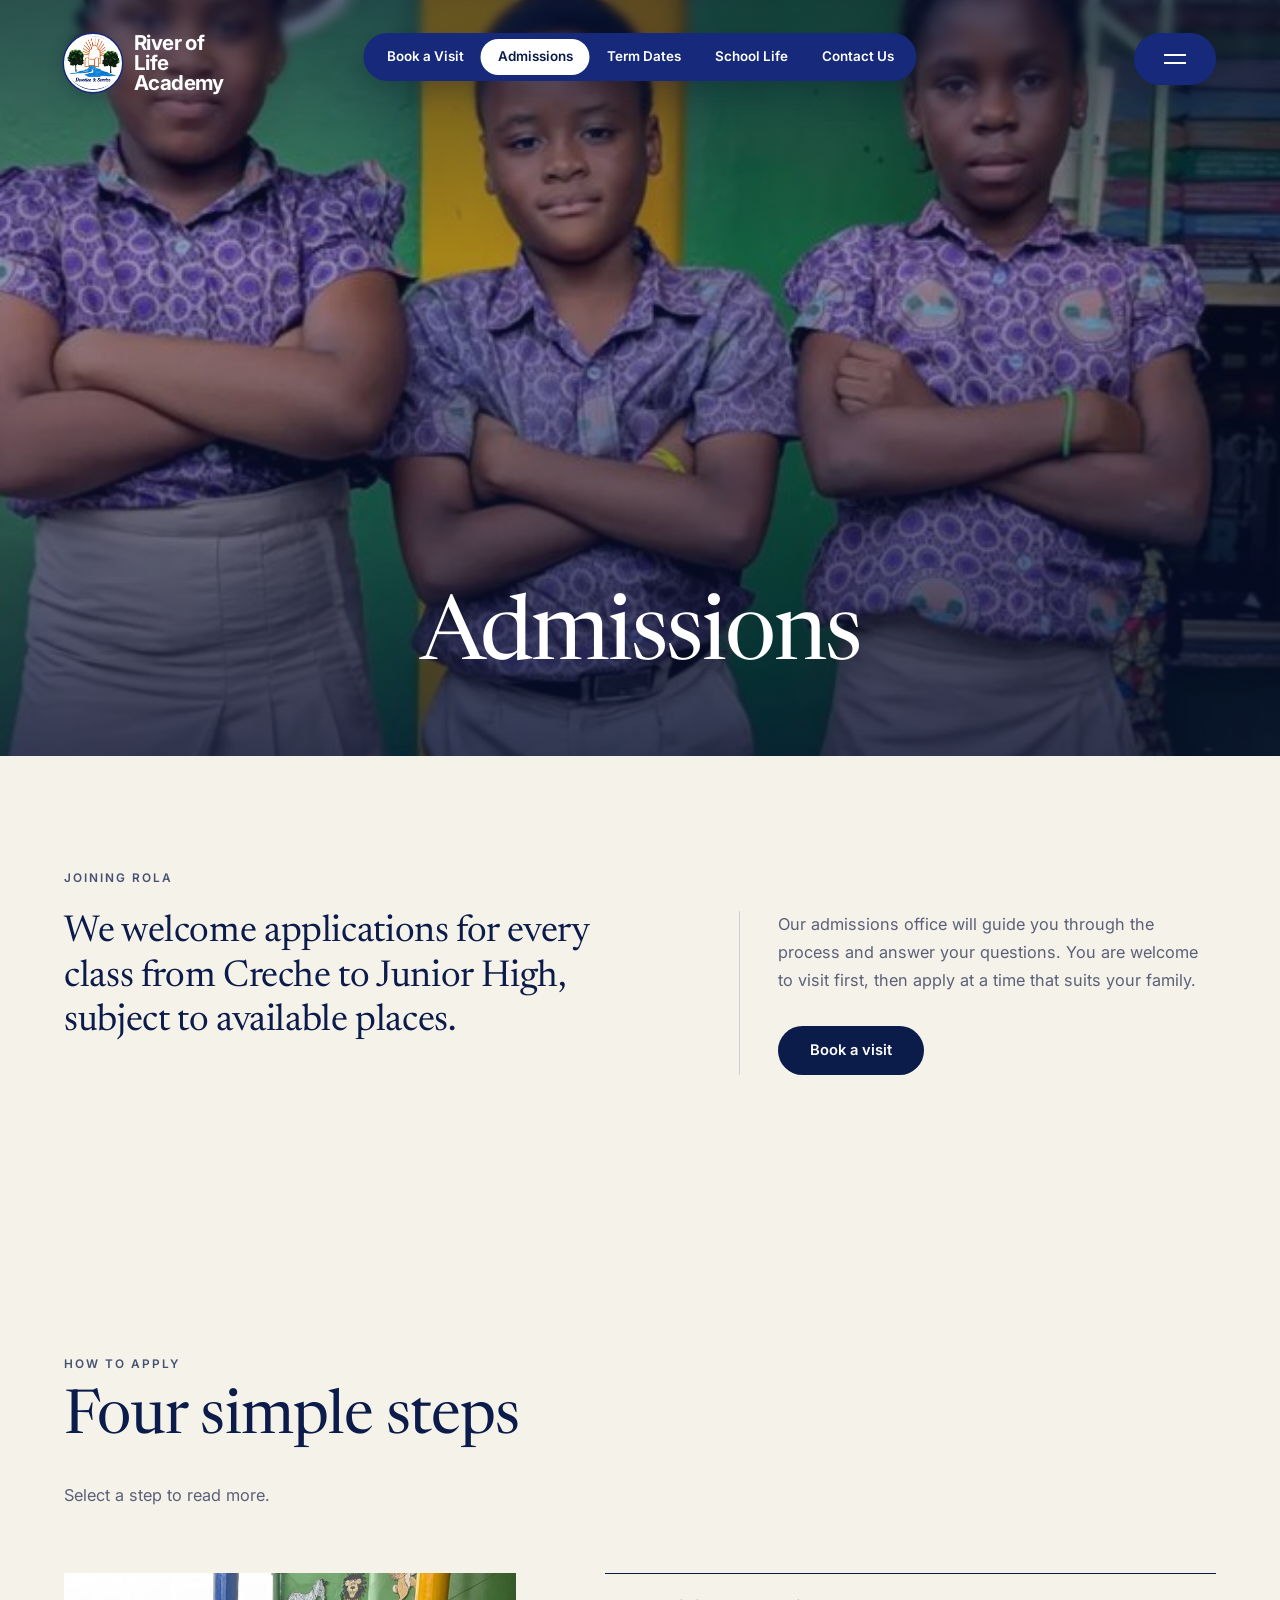
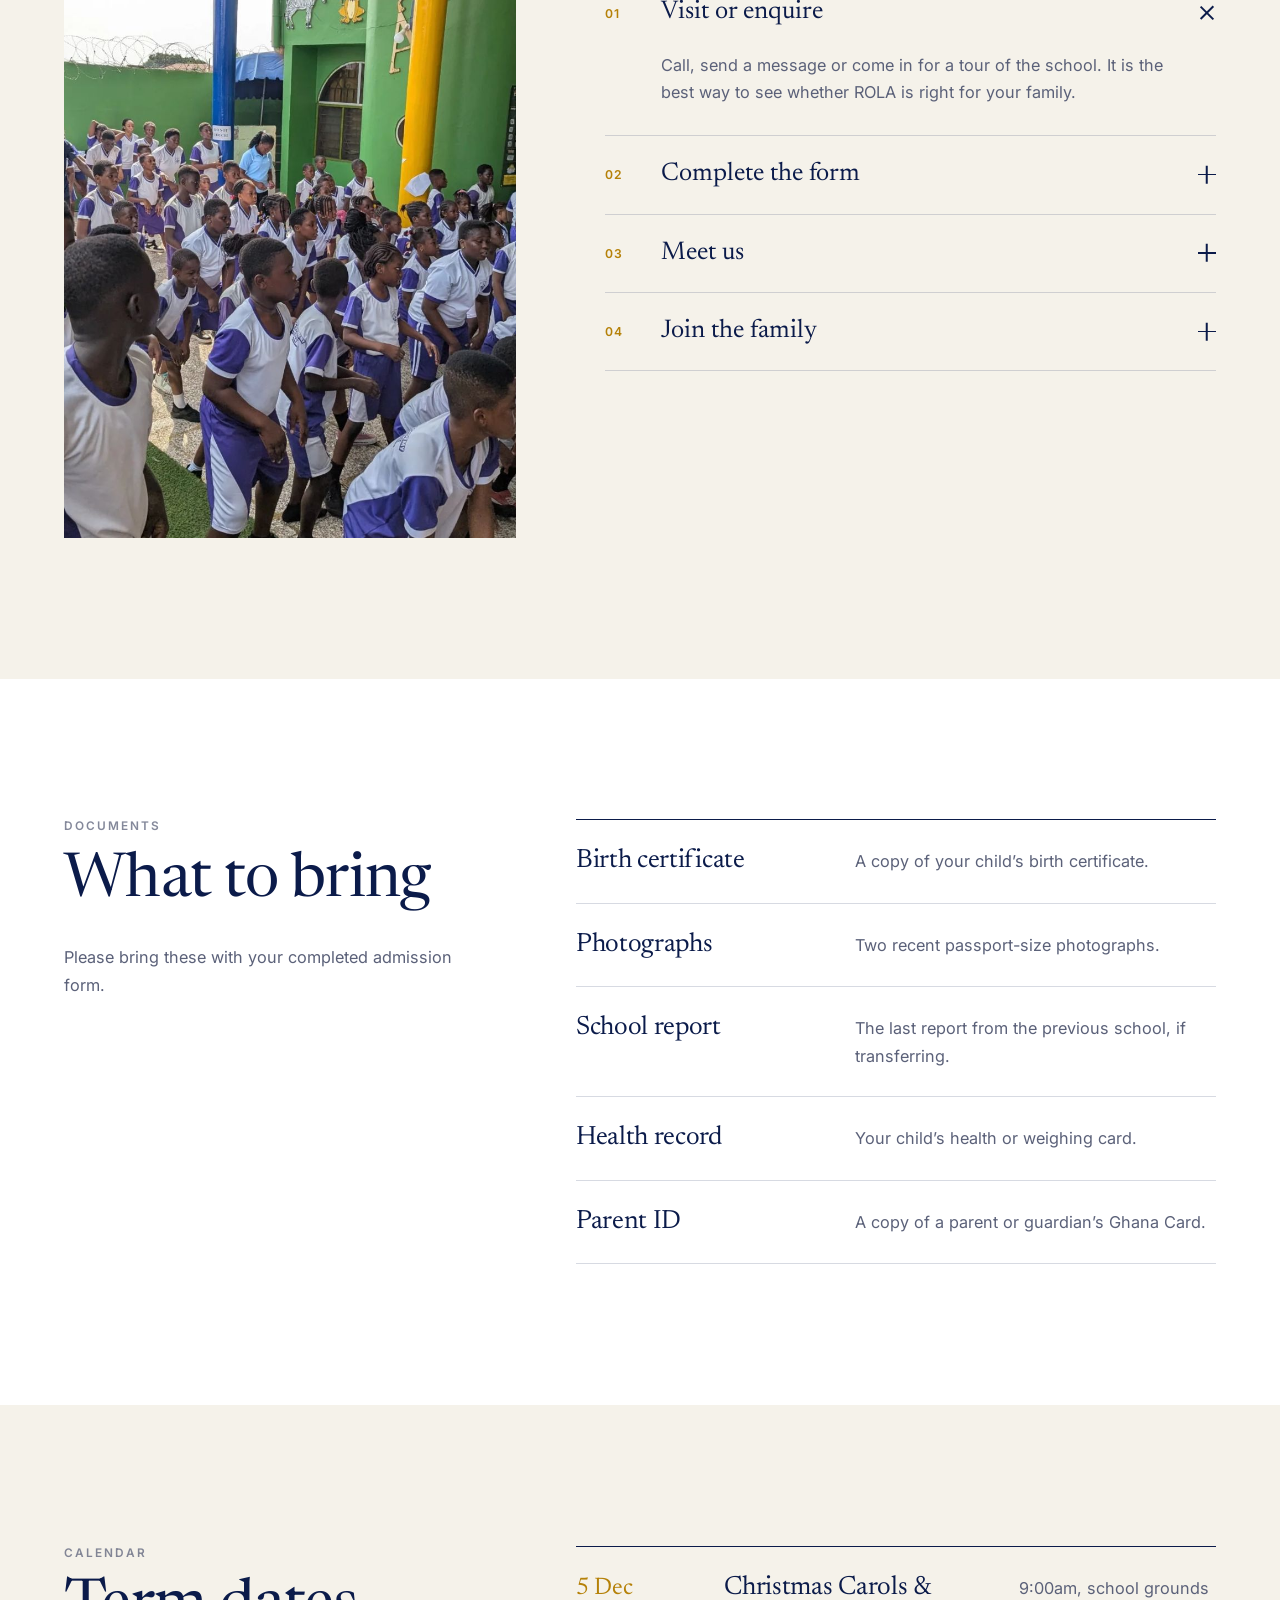
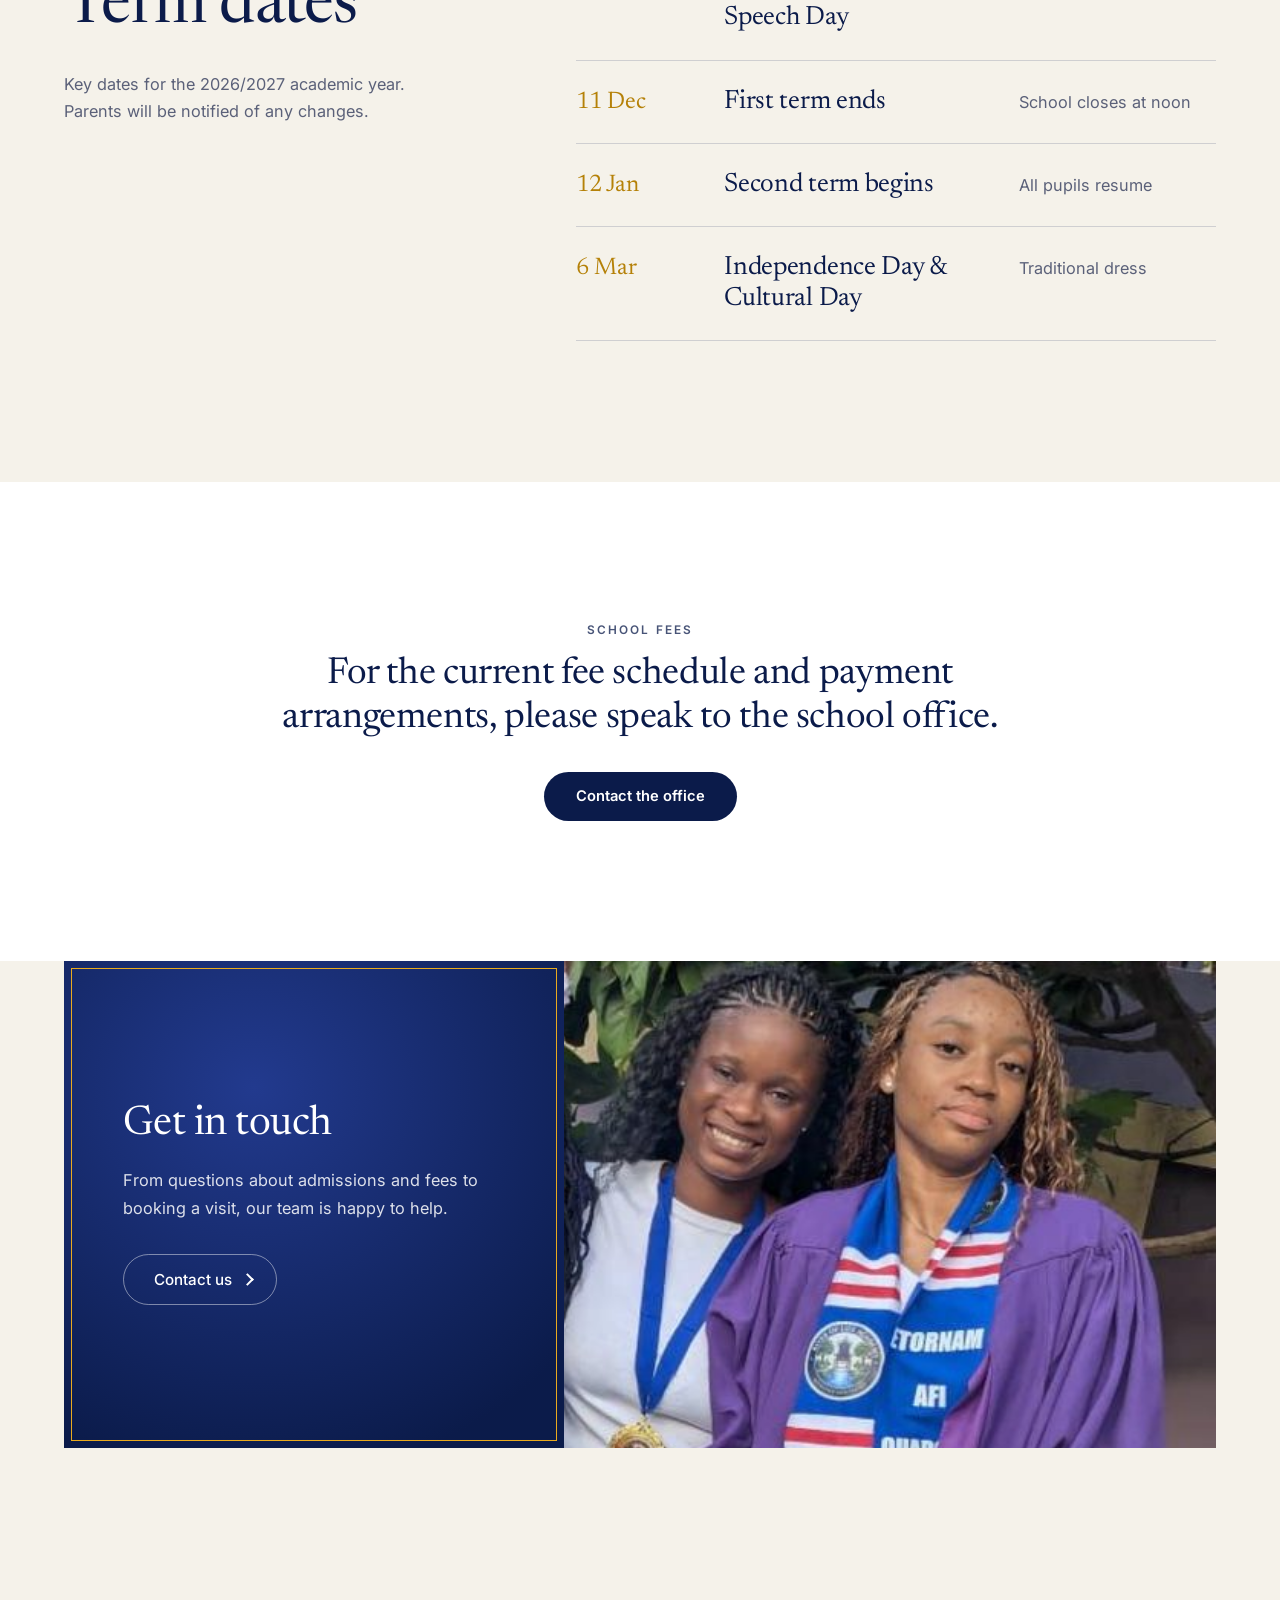
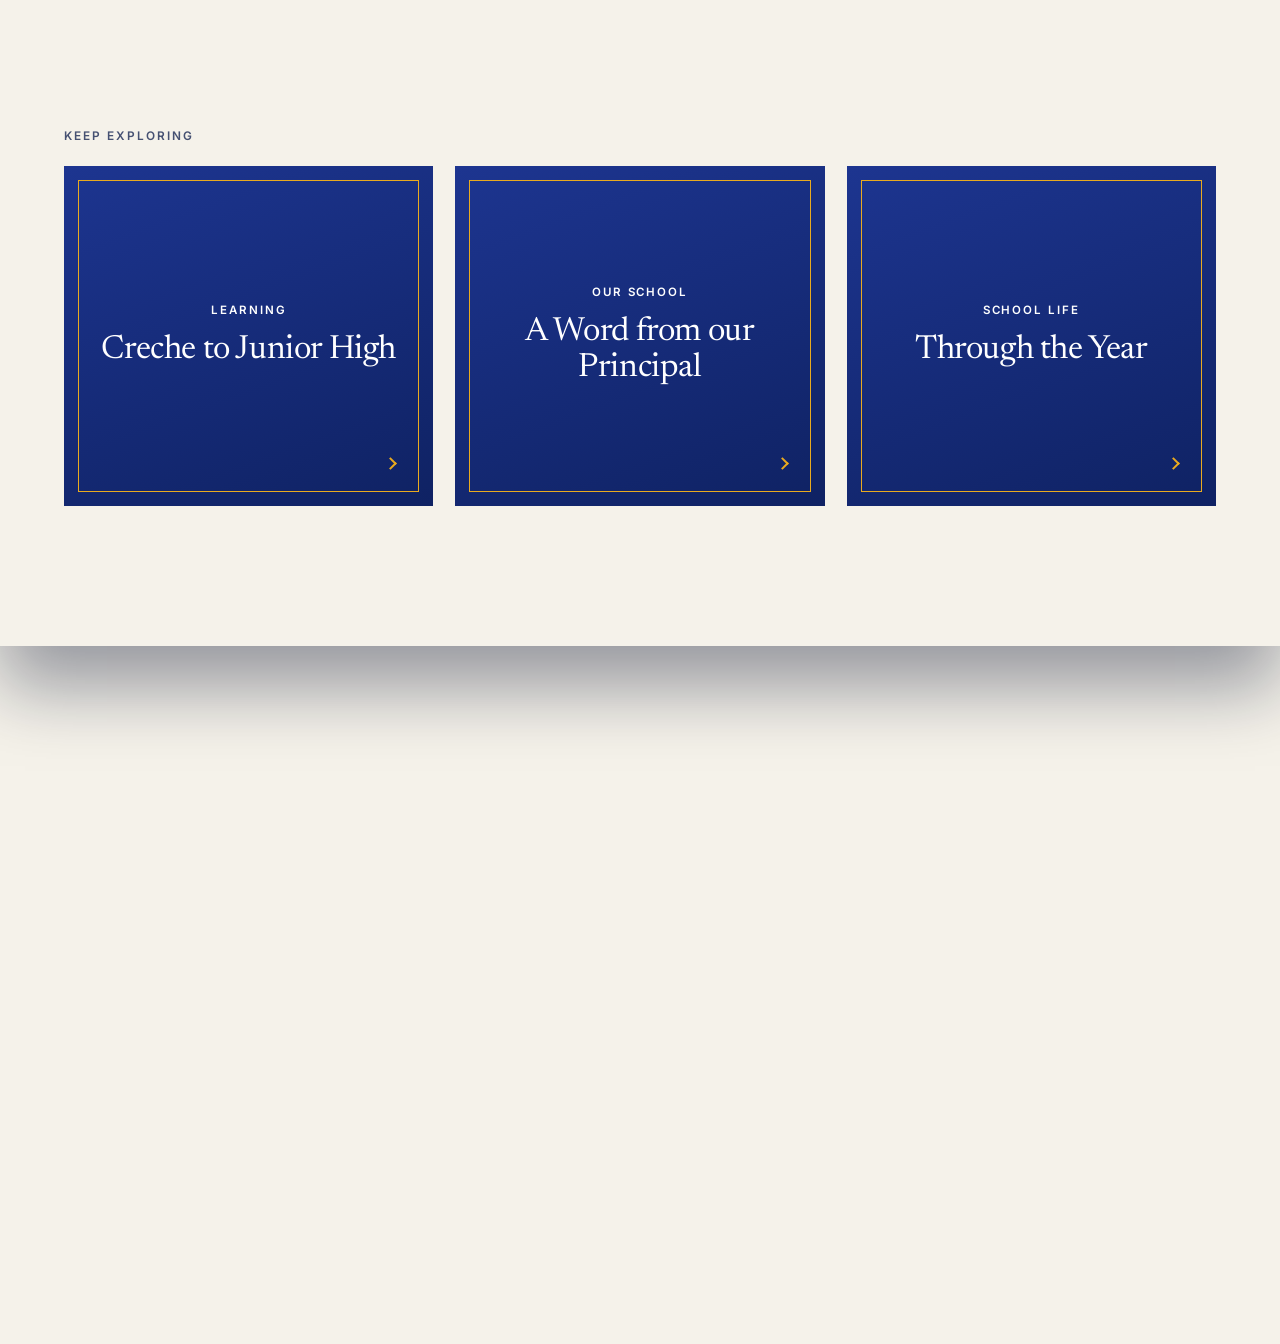
==== commit 53233a9a: "Redesign the menu and the Contact page; remove arrows from buttons The menu is now navy with gold ha" ====
--- a/admissions.html
+++ b/admissions.html
@@ -38,20 +38,24 @@
   <div class="menu__grid">
     <div class="menu__left">
       <img class="menu__crest" src="images/site/crest.png" alt="River of Life Academy crest" width="104" height="104" />
+      <p class="menu__name">River of Life Academy</p>
       <p class="menu__label">Useful links</p>
       <a href="index.html">Home</a>
       <a href="contact.html#visit">Book a Visit</a>
       <a href="admissions.html">Admissions</a>
       <a href="admissions.html#dates">Term Dates</a>
       <a href="contact.html">Contact Us</a>
+      <p class="menu__label">Call us</p>
+      <a href="tel:+233243334846">0243 334 846</a>
+      <a href="tel:+233540570330">0540 570 330</a>
     </div>
     <nav class="menu__main" aria-label="Main menu">
-      <a href="our-school.html" data-sub="about" class="is-on">Our School <i class="arrow" aria-hidden="true"></i></a>
-      <a href="learning.html" data-sub="learning">Learning <i class="arrow" aria-hidden="true"></i></a>
-      <a href="school-life.html" data-sub="life">School Life <i class="arrow" aria-hidden="true"></i></a>
-      <a href="admissions.html" data-sub="admissions">Admissions <i class="arrow" aria-hidden="true"></i></a>
-      <a href="moments.html" data-sub="moments">Moments <i class="arrow" aria-hidden="true"></i></a>
-      <a href="contact.html" data-sub="contact">Contact Us <i class="arrow" aria-hidden="true"></i></a>
+      <a href="our-school.html" data-sub="about" data-img="images/site/hero-1.jpg" class="is-on"><span><small>01</small>Our School</span><i class="arrow" aria-hidden="true"></i></a>
+      <a href="learning.html" data-sub="learning" data-img="images/site/primary.jpg"><span><small>02</small>Learning</span><i class="arrow" aria-hidden="true"></i></a>
+      <a href="school-life.html" data-sub="life" data-img="images/site/g-culture.jpg"><span><small>03</small>School Life</span><i class="arrow" aria-hidden="true"></i></a>
+      <a href="admissions.html" data-sub="admissions" data-img="images/site/welcome.jpg"><span><small>04</small>Admissions</span><i class="arrow" aria-hidden="true"></i></a>
+      <a href="moments.html" data-sub="moments" data-img="images/site/g-ucmas-team.jpg"><span><small>05</small>Moments</span><i class="arrow" aria-hidden="true"></i></a>
+      <a href="contact.html" data-sub="contact" data-img="images/site/g-houses.jpg"><span><small>06</small>Contact Us</span><i class="arrow" aria-hidden="true"></i></a>
     </nav>
     <div class="menu__sub">
       <div data-for="about" class="is-on"><a href="our-school.html">Who We Are</a><a href="our-school.html#motto">Our Motto</a><a href="our-school.html#principal">A Word from our Principal</a><a href="our-school.html#campus">Our Campus</a></div>
@@ -59,12 +63,13 @@
       <div data-for="life"><a href="school-life.html#calendar">Through the Year</a><a href="moments.html">Photo Gallery</a></div>
       <div data-for="admissions"><a href="admissions.html#apply">How to Apply</a><a href="admissions.html#bring">What to Bring</a><a href="admissions.html#dates">Term Dates</a><a href="contact.html#visit">Book a Visit</a></div>
       <div data-for="moments"><a href="moments.html">Photo Gallery</a><a href="https://www.instagram.com/rola_school/" target="_blank" rel="noopener">Instagram</a></div>
-      <div data-for="contact"><a href="contact.html">Get in Touch</a><a href="https://maps.app.goo.gl/BwdagYMMDPkHuo2j6" target="_blank" rel="noopener">Get Directions</a><a href="tel:+233200000000">Call the School</a></div>
+      <div data-for="contact"><a href="contact.html">Get in Touch</a><a href="https://maps.app.goo.gl/BwdagYMMDPkHuo2j6" target="_blank" rel="noopener">Get Directions</a><a href="contact.html#visit">Send a Message</a></div>
+      <figure class="menu__photo"><img id="menuPhoto" src="images/site/hero-1.jpg" alt="" /></figure>
     </div>
     <div class="menu__foot">
       <a href="#">Facebook</a>
       <a href="https://www.instagram.com/rola_school/" target="_blank" rel="noopener">Instagram</a>
-      <a href="https://wa.me/233200000000" target="_blank" rel="noopener">WhatsApp</a>
+      <a href="https://wa.me/233243334846" target="_blank" rel="noopener">WhatsApp</a>
       <a href="#" id="replayIntro">Welcome screen</a>
       <span>Devotion and Service</span>
     </div>
@@ -189,7 +194,7 @@
     <nav class="footer__links" aria-label="Social">
       <a href="#">Facebook</a>
       <a href="https://www.instagram.com/rola_school/" target="_blank" rel="noopener">Instagram</a>
-      <a href="https://wa.me/233200000000" target="_blank" rel="noopener">WhatsApp</a>
+      <a href="https://wa.me/233243334846" target="_blank" rel="noopener">WhatsApp</a>
     </nav>
     <p class="footer__copy">All rights reserved. &copy; <span id="year">2026</span> River of Life Academy, Accra</p>
   </div>
--- a/css/pages.css
+++ b/css/pages.css
@@ -145,3 +145,123 @@
   .rlist__body p { padding-left: 46px; padding-right: 10px; }
   .phero { height: 70vh; }
 }
+
+/* =========================================================
+   Buttons: clean pills, no arrow
+   ========================================================= */
+.btn { gap: 0; padding: 17px 32px; }
+.btn i { display: none; }
+.btn:hover, .btn--light:hover { background: var(--gold); color: var(--navy); }
+
+/* =========================================================
+   Menu: navy with gold hairlines and a photo for each section
+   ========================================================= */
+.menu { background: radial-gradient(90% 90% at 30% 20%, #1d3288 0%, var(--navy) 55%, var(--navy-deep) 100%); color: #fff; }
+.menu__grid { grid-template-columns: 320px 1.1fr 1fr; }
+.menu__left { gap: 7px; padding-top: 40px; border-right: 1px solid rgba(233, 170, 31, .35); }
+.menu__crest { margin-bottom: 18px; background: #fff; box-shadow: 0 0 0 3px #fff, 0 0 0 4px var(--gold); }
+.menu__name { margin: 0 0 22px; max-width: 9ch; font: 400 1.6rem/1.08 var(--serif); letter-spacing: -.01em; color: #fff; }
+.menu .menu__label { margin: 18px 0 6px; font: 600 .7rem var(--sans); letter-spacing: .17em; text-transform: uppercase; color: var(--gold); }
+.menu__left a { color: rgba(255, 255, 255, .86); }
+.menu__left a:hover { color: var(--gold); text-decoration: none; }
+.menu__main { padding: 40px clamp(28px, 4vw, 64px) 20px; }
+.menu__main a { padding: 20px 0; border-bottom: 1px solid rgba(255, 255, 255, .14); font: 400 clamp(1.6rem, 2.3vw, 2.1rem)/1.1 var(--serif); letter-spacing: -.012em; color: #fff; transition: border-color .3s, color .3s, padding .45s var(--ease); }
+.menu__main a span { display: flex; align-items: baseline; gap: 20px; }
+.menu__main a small { font: 600 .72rem var(--sans); letter-spacing: .12em; color: var(--gold); }
+.menu__main a .arrow { color: var(--gold); }
+.menu__main a:hover, .menu__main a.is-on { padding-left: 10px; color: var(--gold); border-bottom-color: var(--gold); }
+.menu__sub { display: flex; flex-direction: column; margin: 40px 0 20px; padding: 0 clamp(28px, 4vw, 64px); border-left: 1px solid rgba(233, 170, 31, .35); }
+.menu__sub > div.is-on { gap: 18px; }
+.menu__sub a { font: 400 1.15rem/1.3 var(--sans); letter-spacing: 0; color: rgba(255, 255, 255, .9); border-bottom: 1px solid rgba(233, 170, 31, .6); }
+.menu__sub a:hover { color: var(--gold); border-color: var(--gold); }
+.menu__photo { position: relative; margin: auto 14px 0 0; padding-top: 34px; }
+.menu__photo::before { content: ""; position: absolute; inset: 48px -14px -14px 14px; border: 1px solid var(--gold); }
+.menu__photo img { position: relative; width: 100%; aspect-ratio: 16 / 10; object-fit: cover; object-position: center 30%; transition: opacity .25s ease, filter .25s ease; }
+.menu__photo img.is-swapping { opacity: 0; filter: blur(8px); }
+.menu__foot { margin: 0 clamp(28px, 4vw, 64px); padding: 20px 0 28px; border-top: 1px solid rgba(255, 255, 255, .12); color: rgba(255, 255, 255, .6); }
+.menu__foot a:hover { color: #fff; }
+.menu__foot span { color: var(--gold); }
+body.menu-open .menu-btn { background: #fff; }
+body.menu-open .menu-btn span { background: var(--navy); }
+
+/* =========================================================
+   Contact page
+   ========================================================= */
+.ccards-section { padding-top: clamp(60px, 7vw, 100px); padding-bottom: 0; }
+.ccards-section > .wrap > .eyebrow { margin-bottom: 24px; }
+.ccards { gap: 18px; }
+.ccard { position: relative; padding: clamp(34px, 3.4vw, 52px); background: radial-gradient(84% 81% at 38% 26%, #223a8e, #0b1b4a); color: rgba(255, 255, 255, .8); transition: transform .5s var(--ease), box-shadow .5s; }
+.ccard::before { content: ""; position: absolute; inset: 9px; border: 1px solid var(--gold); pointer-events: none; }
+.ccard:hover { transform: translateY(-6px); box-shadow: 0 30px 60px rgba(11, 27, 74, .28); }
+.ccard__icon { display: block; width: 46px; height: 46px; margin-bottom: 26px; fill: none; stroke: var(--gold); stroke-width: 1.4; stroke-linejoin: round; }
+.ccard .eyebrow { color: var(--gold); opacity: 1; }
+.ccard h3 { color: #fff; font-size: 1.7rem; }
+.ccard h3.ccard__small { font-size: 1.25rem; }
+.ccard p:not(.eyebrow) { color: rgba(255, 255, 255, .75); }
+.ccard__pill { position: relative; background: transparent; border: 1px solid rgba(255, 255, 255, .45); color: #fff; }
+.ccard__pill:hover { background: #fff; color: var(--navy); }
+
+.cform-section { background: var(--cream); }
+.cpanel { display: grid; grid-template-columns: .9fr 1.1fr; background: #fff; box-shadow: 0 40px 90px rgba(11, 27, 74, .14); }
+.cpanel__side { position: relative; display: flex; flex-direction: column; justify-content: flex-end; min-height: 580px; padding: clamp(30px, 4vw, 60px); overflow: hidden; background: var(--navy); color: rgba(255, 255, 255, .85); }
+.cpanel__side img { position: absolute; inset: 0; width: 100%; height: 100%; object-fit: cover; object-position: center 20%; }
+.cpanel__side::after { content: ""; position: absolute; inset: 0; background: linear-gradient(to top, rgba(6, 14, 44, .96) 12%, rgba(11, 27, 74, .5) 72%, rgba(11, 27, 74, .25)); }
+.cpanel__side > *:not(img) { position: relative; z-index: 1; }
+.cpanel__side h2 { color: #fff; font-size: clamp(2rem, 3.4vw, 3rem); }
+.cpanel__hours { margin: 14px 0 0; padding-top: 18px; border-top: 1px solid rgba(233, 170, 31, .6); font-size: .95rem; }
+.cpanel .form { padding: clamp(30px, 4.5vw, 66px); align-self: center; }
+.mapwrap { position: relative; margin-top: clamp(50px, 6vw, 90px); }
+.mapwrap .map { height: 480px; margin-top: 0; }
+.mapcard { position: absolute; left: clamp(16px, 3vw, 40px); top: 50%; transform: translateY(-50%); width: min(360px, 80%); padding: 44px 38px; background: radial-gradient(84% 81% at 38% 26%, #223a8e, #0b1b4a); color: rgba(255, 255, 255, .8); box-shadow: 0 30px 60px rgba(11, 27, 74, .3); }
+.mapcard::before { content: ""; position: absolute; inset: 9px; border: 1px solid var(--gold); pointer-events: none; }
+.mapcard h3 { color: #fff; font-size: 1.8rem; margin-bottom: 8px; }
+.mapcard p:not(.eyebrow) { margin-bottom: 22px; }
+
+@media (max-width: 900px) {
+  .menu__grid { grid-template-columns: 1fr; }
+  .menu__left { border-right: 0; border-bottom: 1px solid rgba(233, 170, 31, .35); padding-top: 22px; }
+  .menu__name { display: none; }
+  .menu__sub { display: none; }
+  .menu__main { padding: 10px var(--gutter); }
+  .menu__foot { margin: 0 var(--gutter); }
+  .cpanel { grid-template-columns: 1fr; }
+  .cpanel__side { min-height: 380px; }
+  .mapcard { position: relative; left: 0; top: 0; transform: none; width: 100%; }
+}
+
+/* =========================================================
+   Contact page: dark section, details centred, form in two columns
+   ========================================================= */
+.touch { position: relative; padding: clamp(150px, 21vh, 220px) 0 clamp(70px, 9vw, 120px); overflow: hidden; background: radial-gradient(70% 60% at 50% 30%, #1f3692 0%, var(--navy) 55%, var(--navy-deep) 100%); color: rgba(255, 255, 255, .88); text-align: center; }
+.touch__photo { position: absolute; inset: 0; width: 100%; height: 100%; object-fit: cover; opacity: .12; filter: grayscale(1) contrast(1.2); }
+.touch::before { content: ""; position: absolute; inset: 0; z-index: 1; background-image: radial-gradient(rgba(255, 255, 255, .2) 1.3px, transparent 1.6px); background-size: 13px 13px; -webkit-mask-image: radial-gradient(ellipse 78% 72% at 50% 42%, #000 15%, transparent 78%); mask-image: radial-gradient(ellipse 78% 72% at 50% 42%, #000 15%, transparent 78%); }
+.touch .wrap { position: relative; z-index: 2; max-width: 1080px; }
+.touch h1 { margin: 0 0 30px; color: #fff; font-size: clamp(2.8rem, 6.4vw, 5.2rem); line-height: 1; letter-spacing: -.02em; }
+.touch__lines { display: grid; gap: 13px; justify-items: center; margin-bottom: 26px; font-size: 1.06rem; }
+.touch__lines li { display: flex; align-items: center; justify-content: center; gap: 12px; flex-wrap: wrap; }
+.touch__lines svg { width: 20px; height: 20px; flex-shrink: 0; fill: none; stroke: var(--gold); stroke-width: 3; stroke-linejoin: round; }
+.touch__lines a { color: #fff; border-bottom: 1px solid rgba(233, 170, 31, .7); transition: color .3s; word-break: break-word; }
+.touch__lines a:hover { color: var(--gold); }
+.touch__pills { display: flex; justify-content: center; flex-wrap: wrap; gap: 4px; margin-bottom: clamp(36px, 5vw, 62px); }
+.touch__form { display: grid; grid-template-columns: 1fr 1fr; gap: 22px 28px; text-align: left; }
+.touch__col { display: grid; gap: 22px; }
+.touch .field { margin: 0; }
+.touch .field label { position: absolute; width: 1px; height: 1px; overflow: hidden; clip: rect(0 0 0 0); white-space: nowrap; }
+.touch .field input, .touch .field textarea { display: block; width: 100%; padding: 21px 24px; border: 2px solid transparent; border-radius: 4px; background: #fff; box-shadow: 0 14px 34px rgba(4, 9, 28, .3); font: 500 1rem var(--sans); color: var(--ink); transition: border-color .25s, box-shadow .25s; }
+.touch .field input::placeholder, .touch .field textarea::placeholder { color: #9aa2b6; font-weight: 600; font-size: .84rem; letter-spacing: .1em; text-transform: uppercase; }
+.touch .field--msg { display: flex; }
+.touch .field textarea { height: 100%; min-height: 230px; resize: vertical; }
+.touch .field input:focus, .touch .field textarea:focus { outline: none; border-color: var(--gold); box-shadow: 0 0 0 4px rgba(233, 170, 31, .3); }
+.touch .field.has-error input, .touch .field.has-error textarea { border-color: #ff7b7b; box-shadow: 0 0 0 4px rgba(255, 123, 123, .3); }
+.touch__send { grid-column: 1 / -1; display: flex; flex-direction: column; align-items: center; margin-top: 10px; }
+.touch .btn { padding: 20px 46px; background: var(--gold); color: var(--navy); font-size: .95rem; letter-spacing: .08em; text-transform: uppercase; }
+.touch .btn:hover { background: #fff; color: var(--navy); }
+.touch .form__status { color: #fff; }
+.touch .form__status.is-success { color: #8fe6b8; }
+.touch .form__status.is-error { color: #ffb0b0; }
+.findus { background: var(--cream); }
+.findus .mapwrap { margin-top: 0; }
+@media (max-width: 760px) {
+  .touch__form { grid-template-columns: 1fr; }
+  .touch .field textarea { min-height: 180px; }
+}
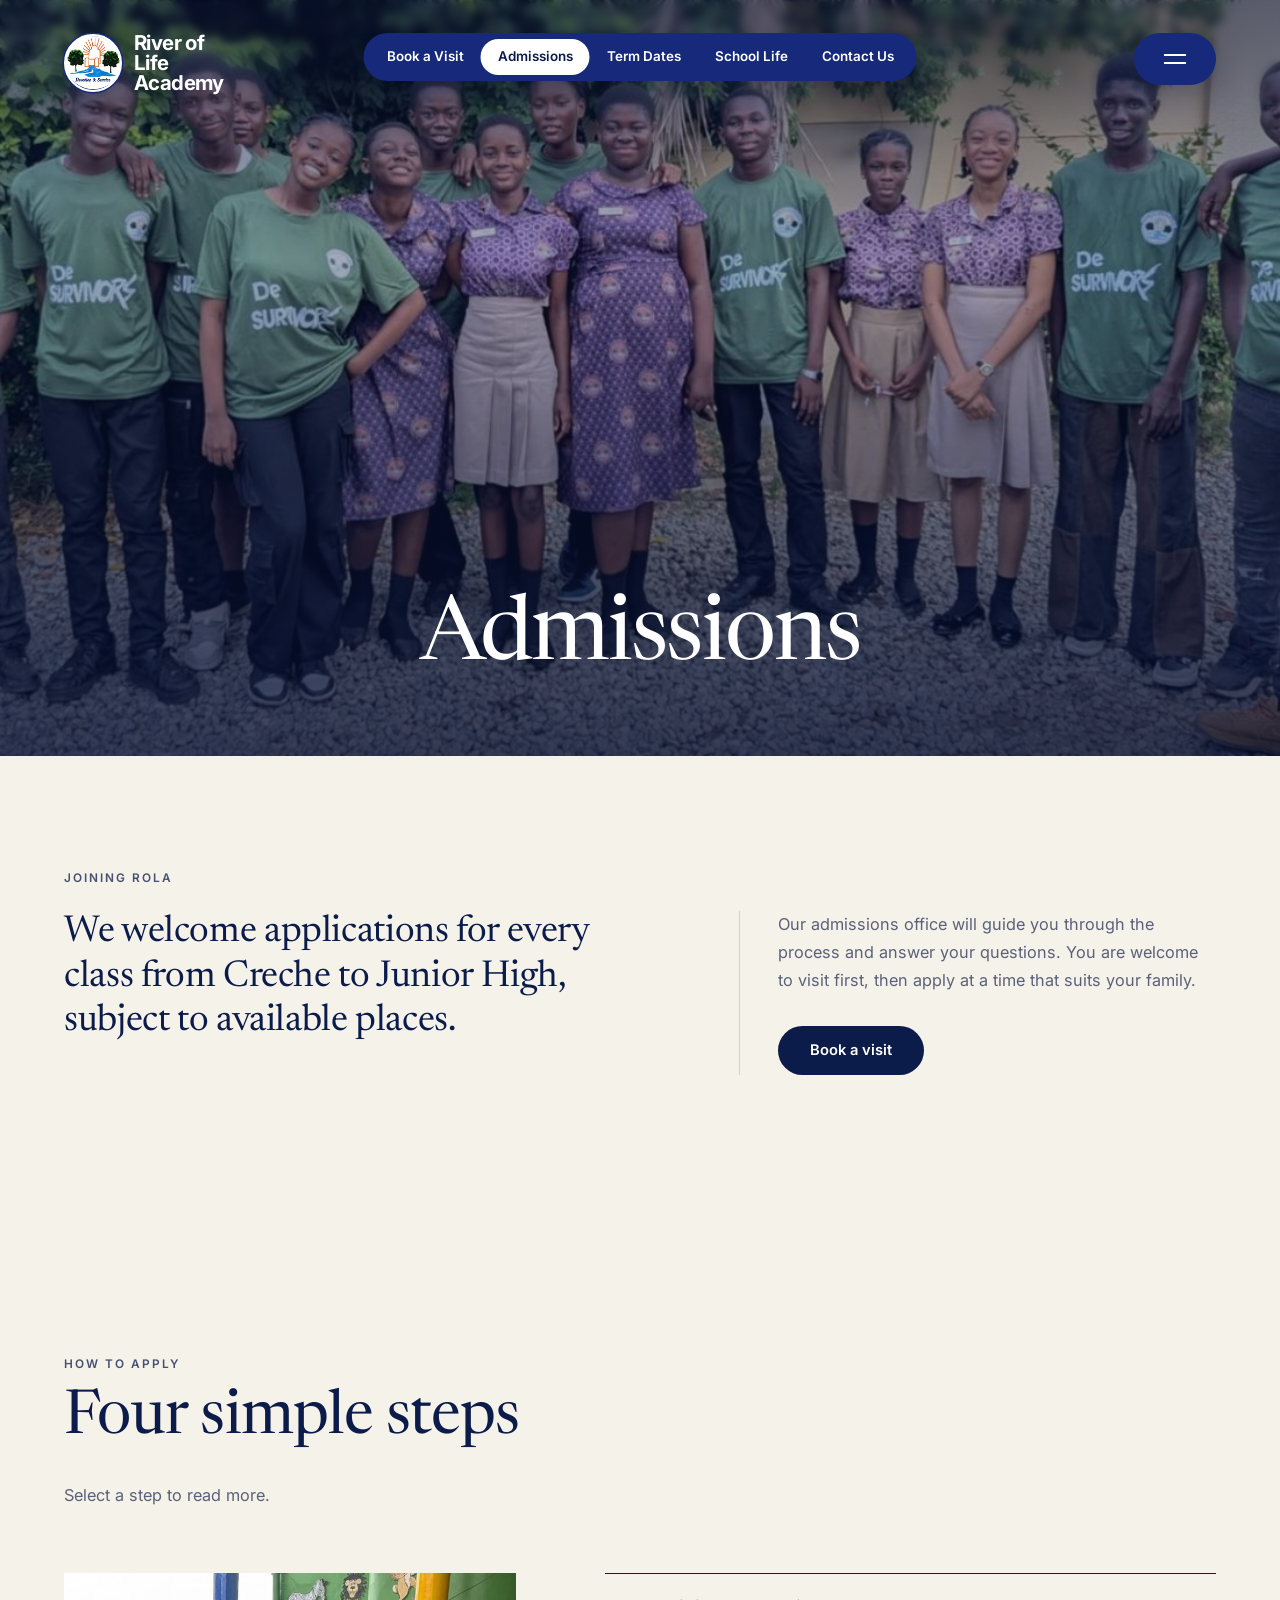
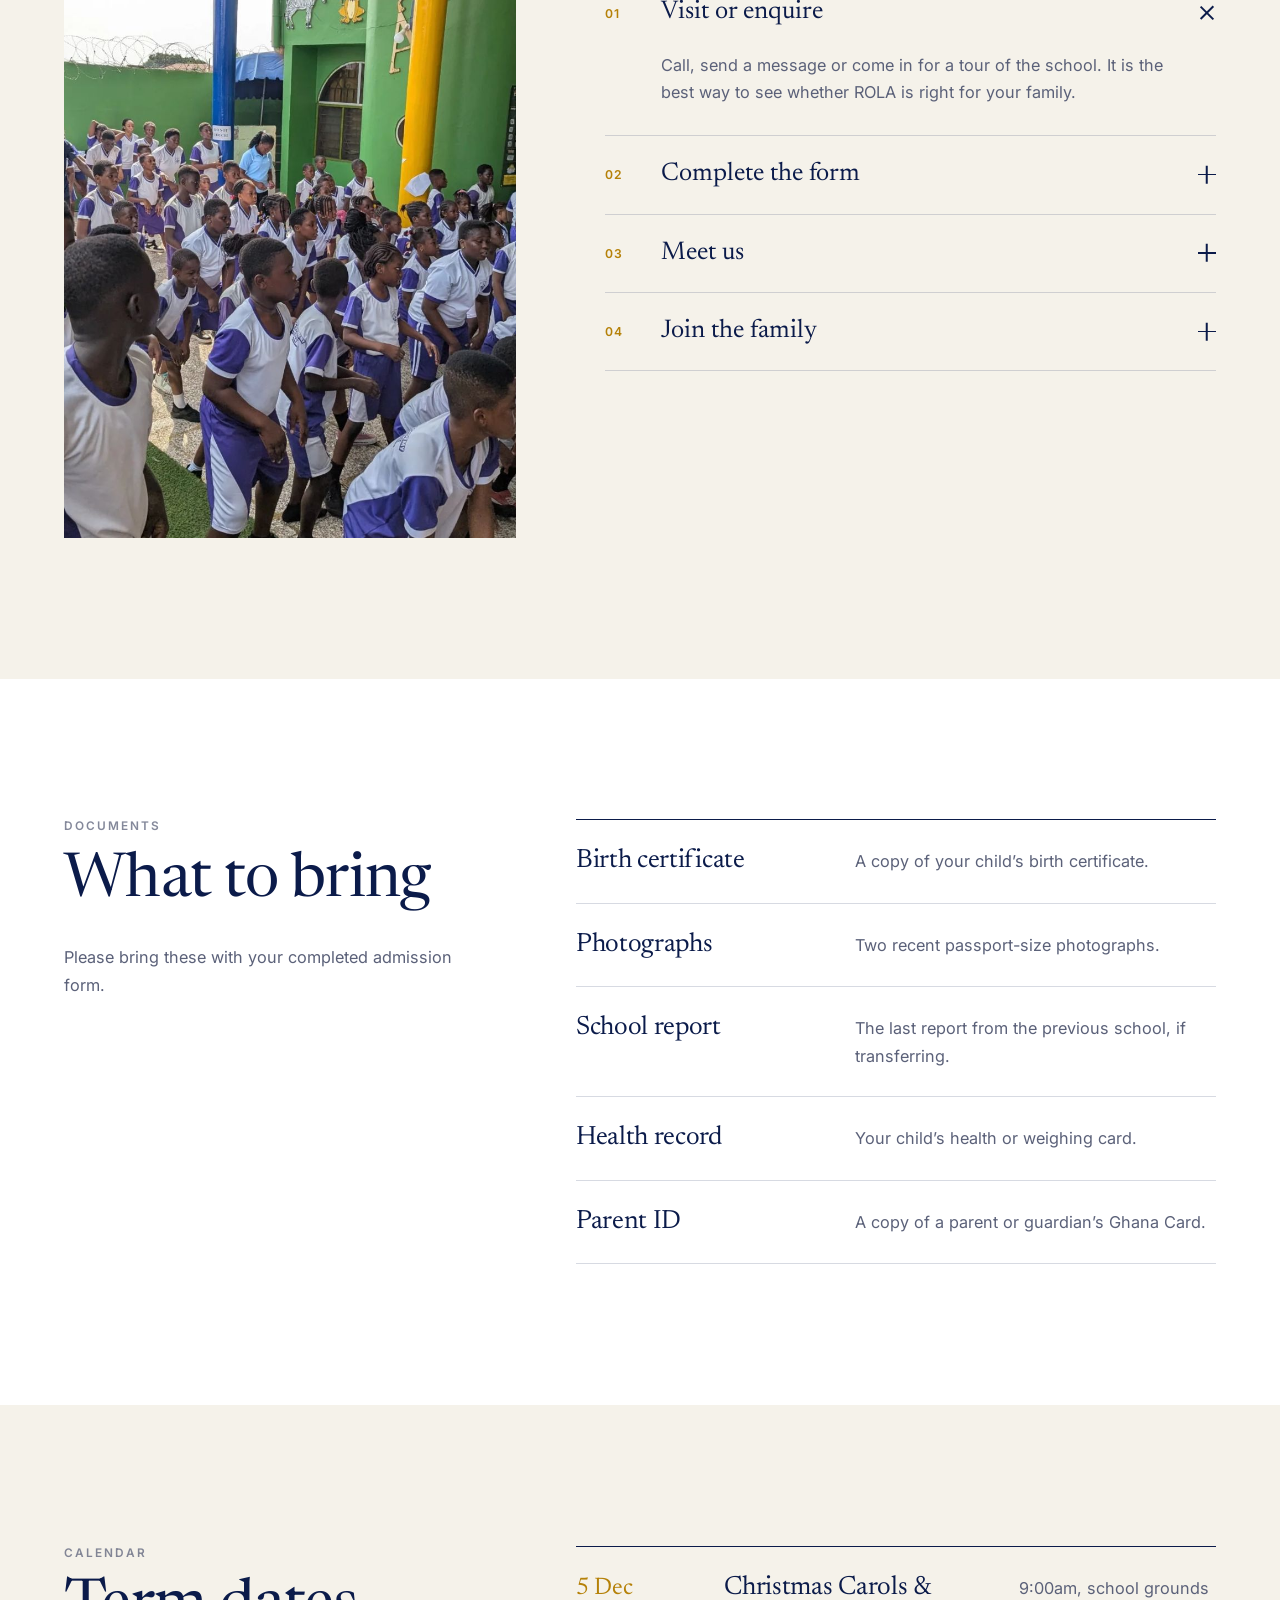
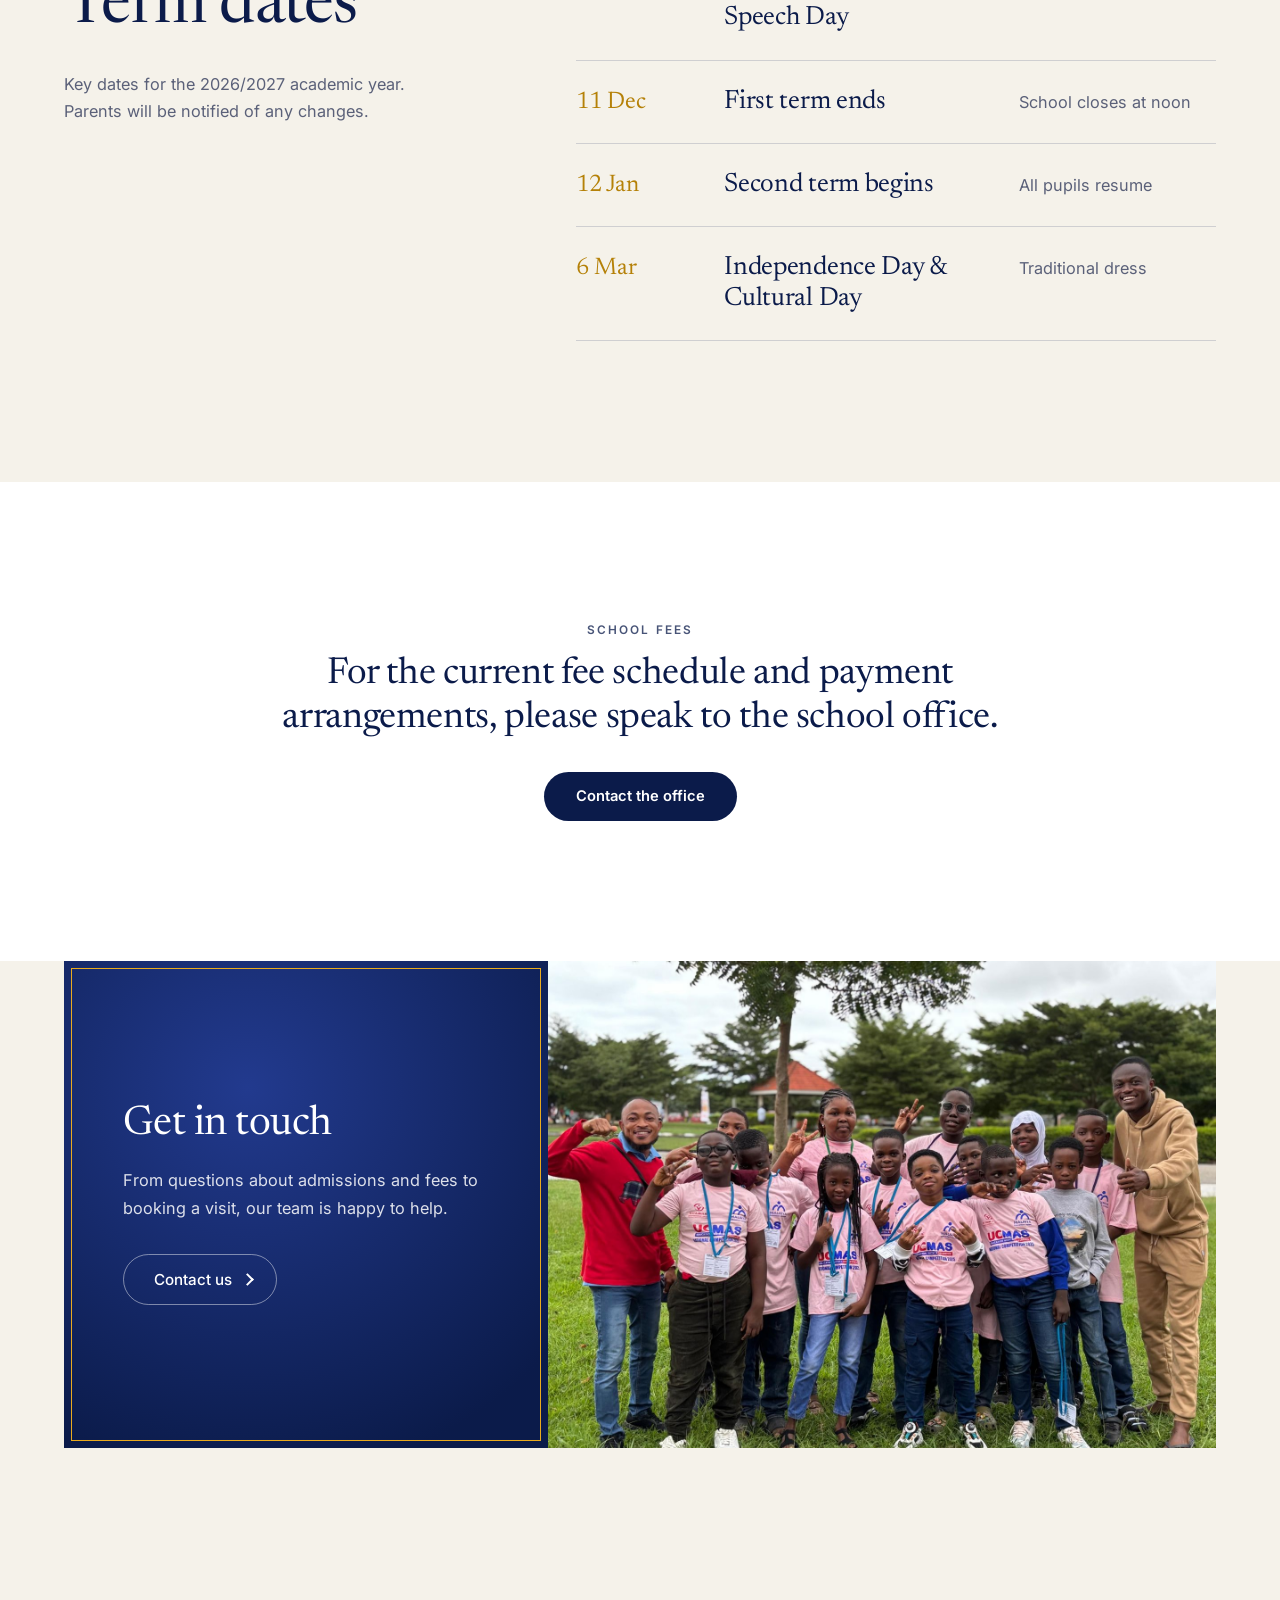
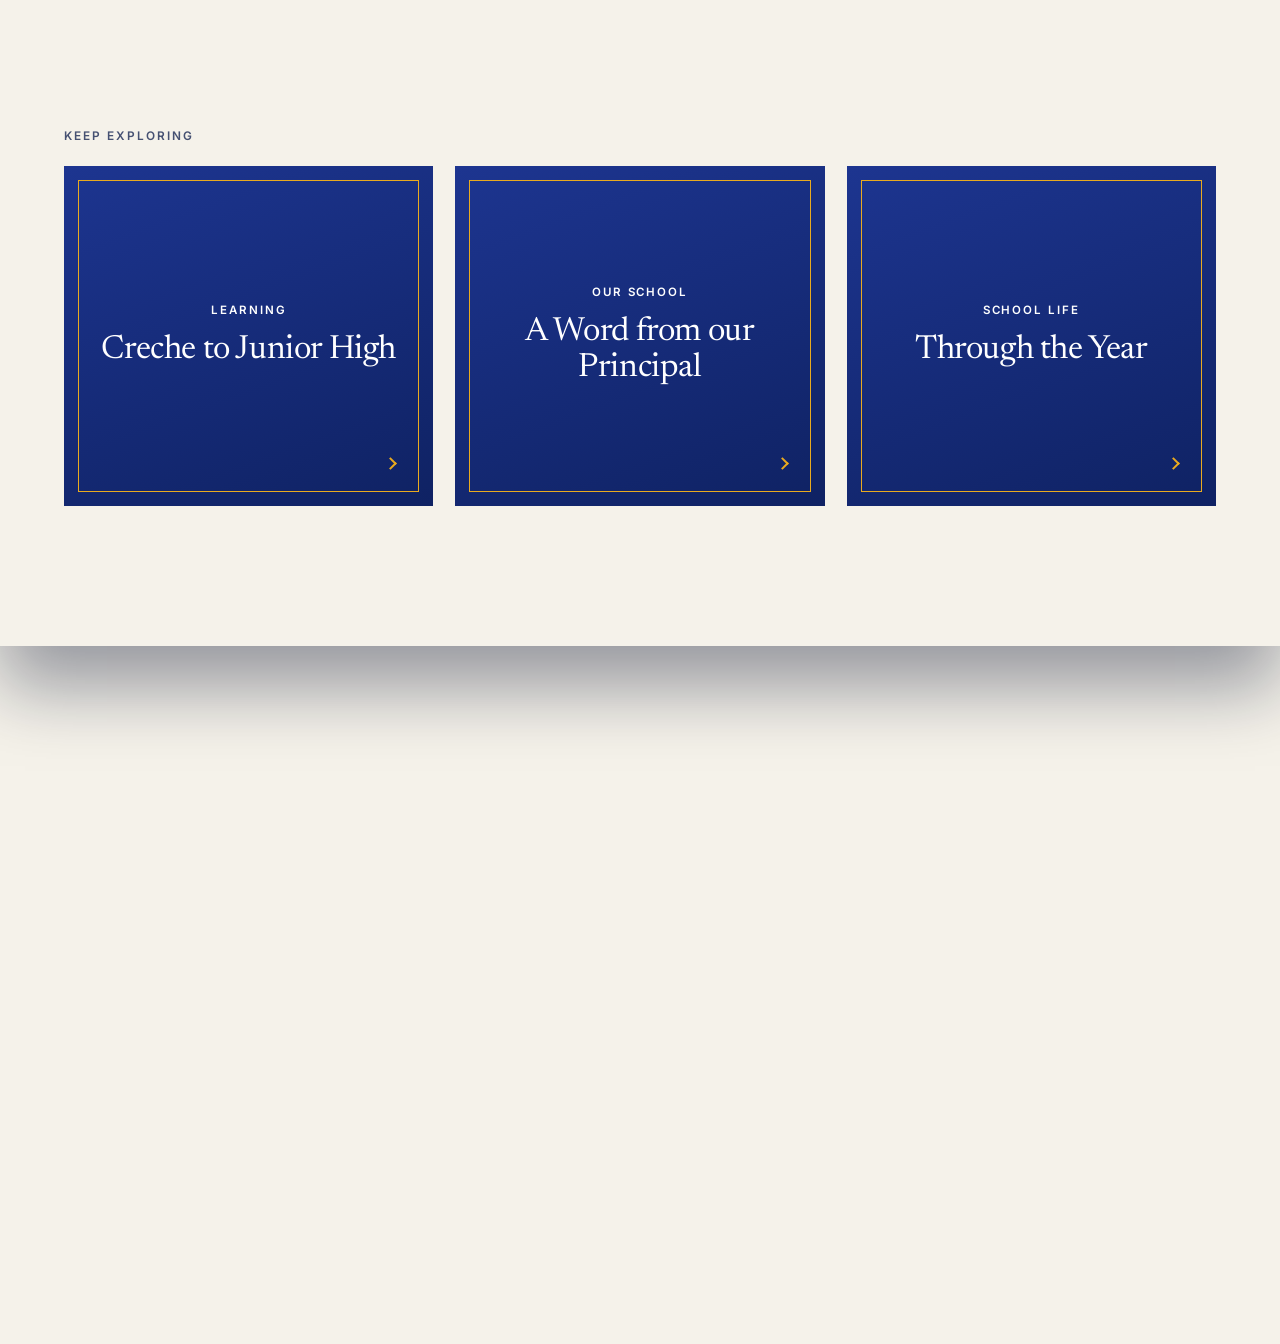
==== commit 17c93717: "Make every photo fit its frame Frames now follow the shape of their photo in the text-and-photo bloc" ====
--- a/admissions.html
+++ b/admissions.html
@@ -52,8 +52,8 @@
     <nav class="menu__main" aria-label="Main menu">
       <a href="our-school.html" data-sub="about" data-img="images/site/hero-1.jpg" class="is-on"><span><small>01</small>Our School</span><i class="arrow" aria-hidden="true"></i></a>
       <a href="learning.html" data-sub="learning" data-img="images/site/primary.jpg"><span><small>02</small>Learning</span><i class="arrow" aria-hidden="true"></i></a>
-      <a href="school-life.html" data-sub="life" data-img="images/site/g-culture.jpg"><span><small>03</small>School Life</span><i class="arrow" aria-hidden="true"></i></a>
-      <a href="admissions.html" data-sub="admissions" data-img="images/site/welcome.jpg"><span><small>04</small>Admissions</span><i class="arrow" aria-hidden="true"></i></a>
+      <a href="school-life.html" data-sub="life" data-img="images/site/hero-3.jpg"><span><small>03</small>School Life</span><i class="arrow" aria-hidden="true"></i></a>
+      <a href="admissions.html" data-sub="admissions" data-img="images/site/h-class.jpg"><span><small>04</small>Admissions</span><i class="arrow" aria-hidden="true"></i></a>
       <a href="moments.html" data-sub="moments" data-img="images/site/g-ucmas-team.jpg"><span><small>05</small>Moments</span><i class="arrow" aria-hidden="true"></i></a>
       <a href="contact.html" data-sub="contact" data-img="images/site/g-houses.jpg"><span><small>06</small>Contact Us</span><i class="arrow" aria-hidden="true"></i></a>
     </nav>
@@ -77,7 +77,7 @@
 </div>
 <main id="top">
   <section class="phero">
-    <img class="phero__img" data-parallax src="images/site/welcome.jpg" alt="Three ROLA pupils in school uniform" style="object-position:center 22%" />
+    <img class="phero__img" data-parallax src="images/site/h-class.jpg" alt="Senior students with their classmates" style="object-position:center 25%" />
     <div class="phero__shade" aria-hidden="true"></div>
     <h1 class="phero__title">Admissions</h1>
   </section>
@@ -100,21 +100,21 @@
         <p>Select a step to read more.</p>
       </div>
       <div class="rlist" data-rlist>
-        <figure class="rlist__media"><img src="images/site/stats.jpg" alt="" /></figure>
+        <figure class="rlist__media"><img src="images/site/stats.jpg" alt="" style="object-position:center 25%" /></figure>
         <div class="rlist__rows">
-          <div class="rlist__row is-open" data-img="images/site/stats.jpg">
+          <div class="rlist__row is-open" data-img="images/site/stats.jpg" data-pos="center 25%">
             <button type="button" class="rlist__head" aria-expanded="true"><span>01</span>Visit or enquire<i aria-hidden="true"></i></button>
             <div class="rlist__body"><p>Call, send a message or come in for a tour of the school. It is the best way to see whether ROLA is right for your family.</p></div>
           </div>
-          <div class="rlist__row" data-img="images/site/g-class-portrait.jpg">
+          <div class="rlist__row" data-img="images/site/g-class-portrait.jpg" data-pos="center 25%">
             <button type="button" class="rlist__head" aria-expanded="false"><span>02</span>Complete the form<i aria-hidden="true"></i></button>
             <div class="rlist__body"><p>Collect an admission form from the school office and return it with the documents listed below.</p></div>
           </div>
-          <div class="rlist__row" data-img="images/site/kg.jpg">
+          <div class="rlist__row" data-img="images/site/kg.jpg" data-pos="center 25%">
             <button type="button" class="rlist__head" aria-expanded="false"><span>03</span>Meet us<i aria-hidden="true"></i></button>
             <div class="rlist__body"><p>A short, friendly assessment for your child and a conversation with parents.</p></div>
           </div>
-          <div class="rlist__row" data-img="images/site/g-uniform.jpg">
+          <div class="rlist__row" data-img="images/site/g-uniform.jpg" data-pos="center 25%">
             <button type="button" class="rlist__head" aria-expanded="false"><span>04</span>Join the family<i aria-hidden="true"></i></button>
             <div class="rlist__body"><p>Receive your admission letter and prepare for the first day at ROLA.</p></div>
           </div>
@@ -160,7 +160,7 @@
   <section class="section gin-section">
     <div class="wrap">
       <div class="gin reveal">
-        <img src="images/site/g-graduation2.jpg" alt="" loading="lazy" />
+        <img src="images/site/g-team-staff.jpg" alt="" loading="lazy" style="object-position:center 40%" />
         <div class="gin__card">
           <h2>Get in touch</h2>
           <p>From questions about admissions and fees to booking a visit, our team is happy to help.</p>
--- a/css/pages.css
+++ b/css/pages.css
@@ -165,8 +165,8 @@
 .menu__left a { color: rgba(255, 255, 255, .86); }
 .menu__left a:hover { color: var(--gold); text-decoration: none; }
 .menu__main { padding: 40px clamp(28px, 4vw, 64px) 20px; }
-.menu__main a { padding: 20px 0; border-bottom: 1px solid rgba(255, 255, 255, .14); font: 400 clamp(1.6rem, 2.3vw, 2.1rem)/1.1 var(--serif); letter-spacing: -.012em; color: #fff; transition: border-color .3s, color .3s, padding .45s var(--ease); }
-.menu__main a span { display: flex; align-items: baseline; gap: 20px; }
+.menu__main a { padding: 15px 0; border-bottom: 1px solid rgba(255, 255, 255, .14); font: 400 clamp(1.2rem, 1.5vw, 1.4rem)/1.2 var(--serif); letter-spacing: -.012em; color: #fff; transition: border-color .3s, color .3s, padding .45s var(--ease); }
+.menu__main a span { display: flex; align-items: baseline; gap: 16px; }
 .menu__main a small { font: 600 .72rem var(--sans); letter-spacing: .12em; color: var(--gold); }
 .menu__main a .arrow { color: var(--gold); }
 .menu__main a:hover, .menu__main a.is-on { padding-left: 10px; color: var(--gold); border-bottom-color: var(--gold); }
@@ -265,3 +265,72 @@
   .touch__form { grid-template-columns: 1fr; }
   .touch .field textarea { min-height: 180px; }
 }
+
+/* =========================================================
+   Contact details: one white panel rising over the photo,
+   three columns divided by fine lines; a column turns navy on hover
+   ========================================================= */
+.ccards { display: grid; grid-template-columns: repeat(3, 1fr); gap: 0; background: #fff; box-shadow: 0 40px 90px rgba(11, 27, 74, .16); }
+.ccard { position: relative; padding: clamp(34px, 3.6vw, 56px) clamp(26px, 3vw, 48px); border-left: 1px solid var(--line); background: transparent; color: var(--muted); transform: none; box-shadow: none; transition: background .45s ease, color .45s ease; }
+.ccard:first-child { border-left: 0; }
+.ccard::before { content: ""; position: absolute; inset: 0 0 auto 0; height: 3px; border: 0; background: var(--gold); transform: scaleX(0); transform-origin: left; transition: transform .55s var(--ease); }
+.ccard:hover { transform: none; box-shadow: none; background: radial-gradient(84% 81% at 38% 26%, #223a8e, #0b1b4a); color: rgba(255, 255, 255, .82); }
+.ccard:hover::before { transform: scaleX(1); }
+.ccard__ring { display: grid; place-items: center; width: 62px; height: 62px; margin-bottom: 30px; border: 1px solid var(--gold); border-radius: 50%; transition: background .45s ease; }
+.ccard__icon { width: 26px; height: 26px; margin: 0; stroke: var(--gold-dark); stroke-width: 2.2; transition: stroke .45s ease; }
+.ccard:hover .ccard__ring { background: var(--gold); }
+.ccard:hover .ccard__icon { stroke: var(--navy); }
+.ccard .eyebrow { color: var(--navy); opacity: .7; transition: color .45s ease; }
+.ccard:hover .eyebrow { color: #fff; }
+.ccard h3 { color: var(--navy); font-size: clamp(1.5rem, 2vw, 1.9rem); line-height: 1.2; transition: color .45s ease; }
+.ccard h3.ccard__small { font-size: clamp(1.1rem, 1.35vw, 1.3rem); word-break: break-word; }
+.ccard:hover h3 { color: var(--gold); }
+.ccard p:not(.eyebrow) { margin-bottom: 0; color: inherit; }
+.ccard__links { display: flex; flex-wrap: wrap; gap: 8px 22px; margin-top: 26px !important; }
+.ccard__links a { padding-bottom: 3px; border-bottom: 1px solid var(--gold); font: 600 .92rem var(--sans); color: var(--navy); transition: color .45s ease; }
+.ccard:hover .ccard__links a { color: #fff; }
+@media (max-width: 900px) {
+  .ccards { grid-template-columns: 1fr; }
+  .ccard { border-left: 0; border-top: 1px solid var(--line); }
+  .ccard:first-child { border-top: 0; }
+}
+
+/* =========================================================
+   Contact page: dark "Get in touch" top, with the message panel rising out of it
+   ========================================================= */
+.touch--top { padding-bottom: clamp(200px, 23vw, 300px); }
+.touch--top .touch__pills { margin-bottom: 0; }
+.touch .ccard__pill { background: transparent; border: 1px solid rgba(255, 255, 255, .45); color: #fff; margin: 0 4px 8px; }
+.touch .ccard__pill:hover { background: #fff; color: var(--navy); }
+.cform-section--rise { padding-top: 0; }
+.cform-section--rise .cpanel { position: relative; z-index: 3; margin-top: calc(-1 * clamp(130px, 15vw, 200px)); }
+.mapcard .ccard__pill { background: transparent; border: 1px solid rgba(255, 255, 255, .45); color: #fff; }
+.mapcard .ccard__pill:hover { background: #fff; color: var(--navy); }
+
+/* =========================================================
+   Photos fit their frames
+   ========================================================= */
+/* Text-and-photo blocks: the frame takes the shape of the photo */
+.split__media--wide img { aspect-ratio: 5 / 4; }
+.split__media--square img { aspect-ratio: 1 / 1; }
+.split__media--tall img { aspect-ratio: 4 / 5; }
+.split__media--tall { max-width: 480px; justify-self: center; width: 100%; }
+
+/* Get in touch: the photo sits beside the navy card instead of underneath it */
+.gin { display: grid; grid-template-columns: min(500px, 42%) 1fr; min-height: 0; }
+.gin > img { position: static; order: 2; width: 100%; height: clamp(380px, 38vw, 520px); }
+.gin__card { order: 1; width: auto; }
+
+/* Footer panels and menu photo */
+.fcard img { object-position: center 6%; }
+.menu__photo img { aspect-ratio: 4 / 3; object-position: center 30%; }
+
+/* Tile previews show the whole photo */
+.sheet__img { max-height: none; height: auto; object-fit: contain; background: none; }
+
+@media (max-width: 900px) {
+  .gin { grid-template-columns: 1fr; }
+  .gin > img { order: 1; height: auto; aspect-ratio: 3 / 2; }
+  .gin__card { order: 2; }
+  .split__media--tall { justify-self: start; }
+}
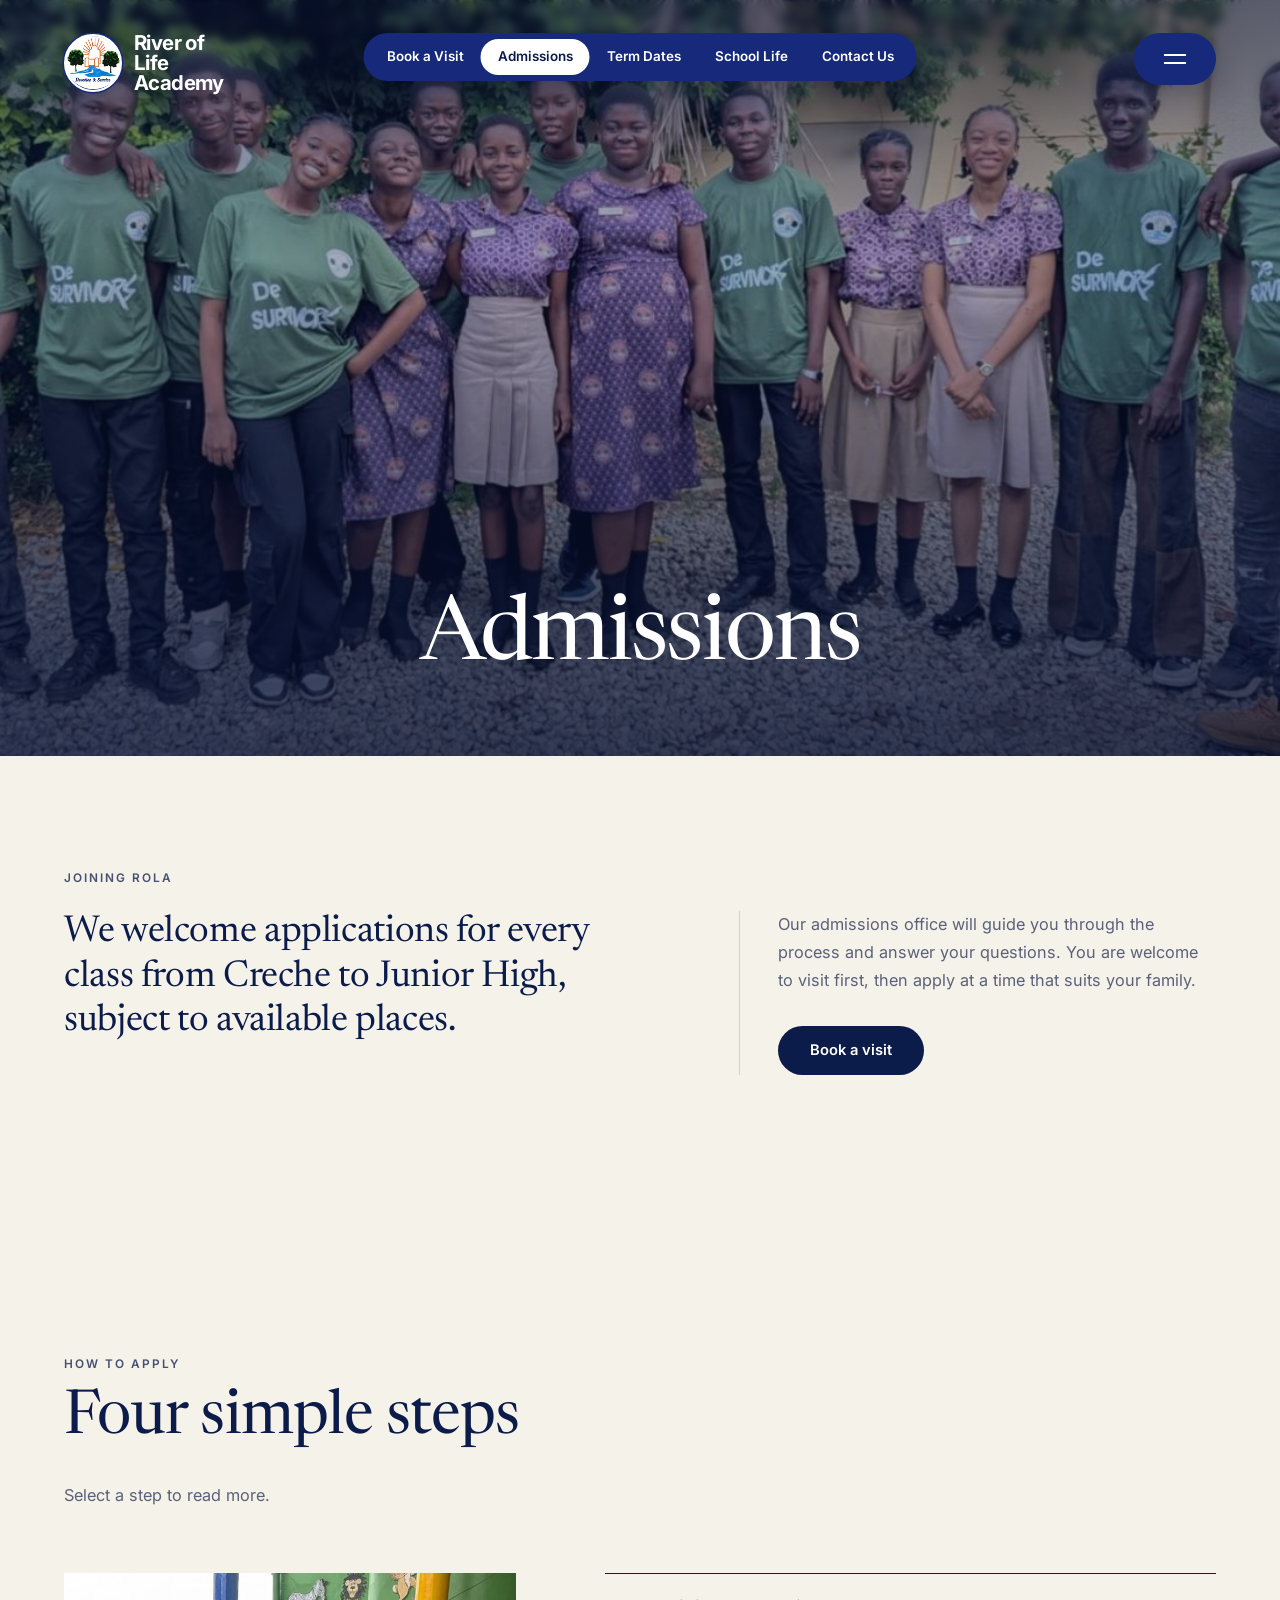
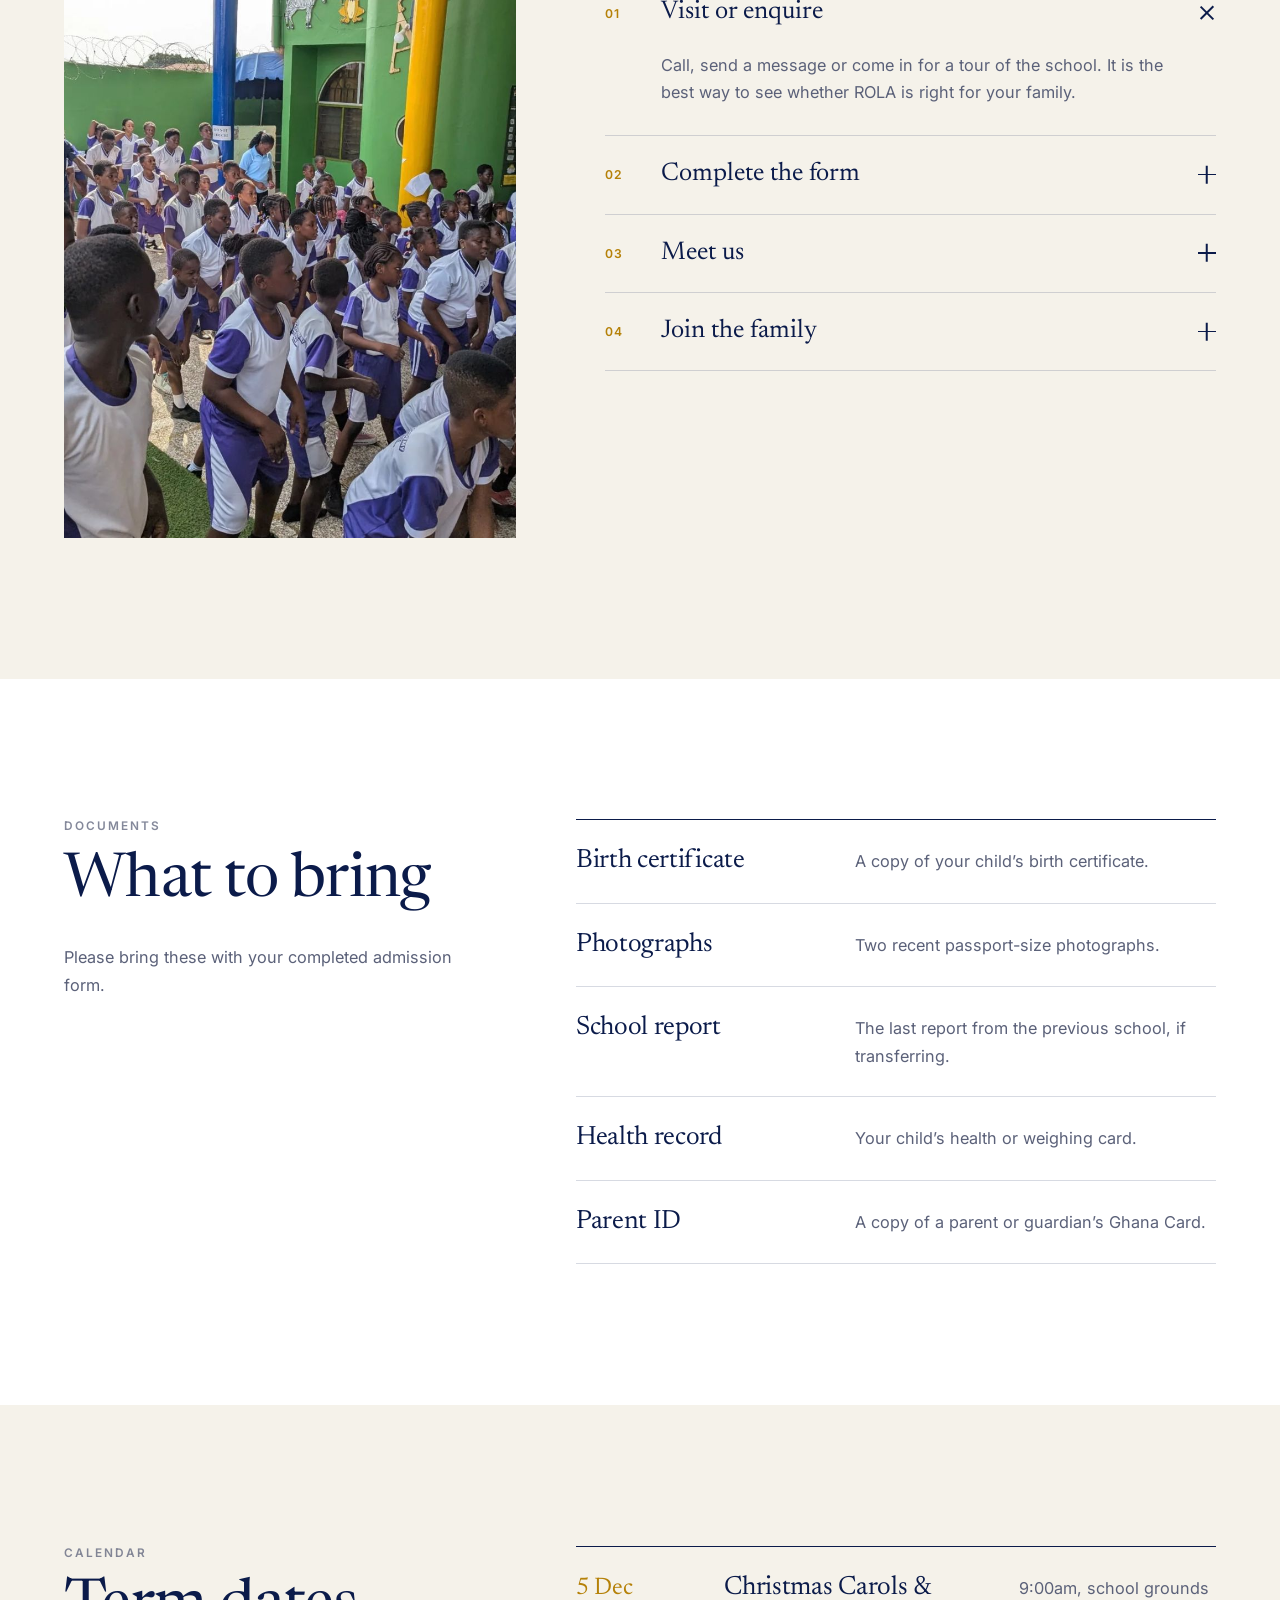
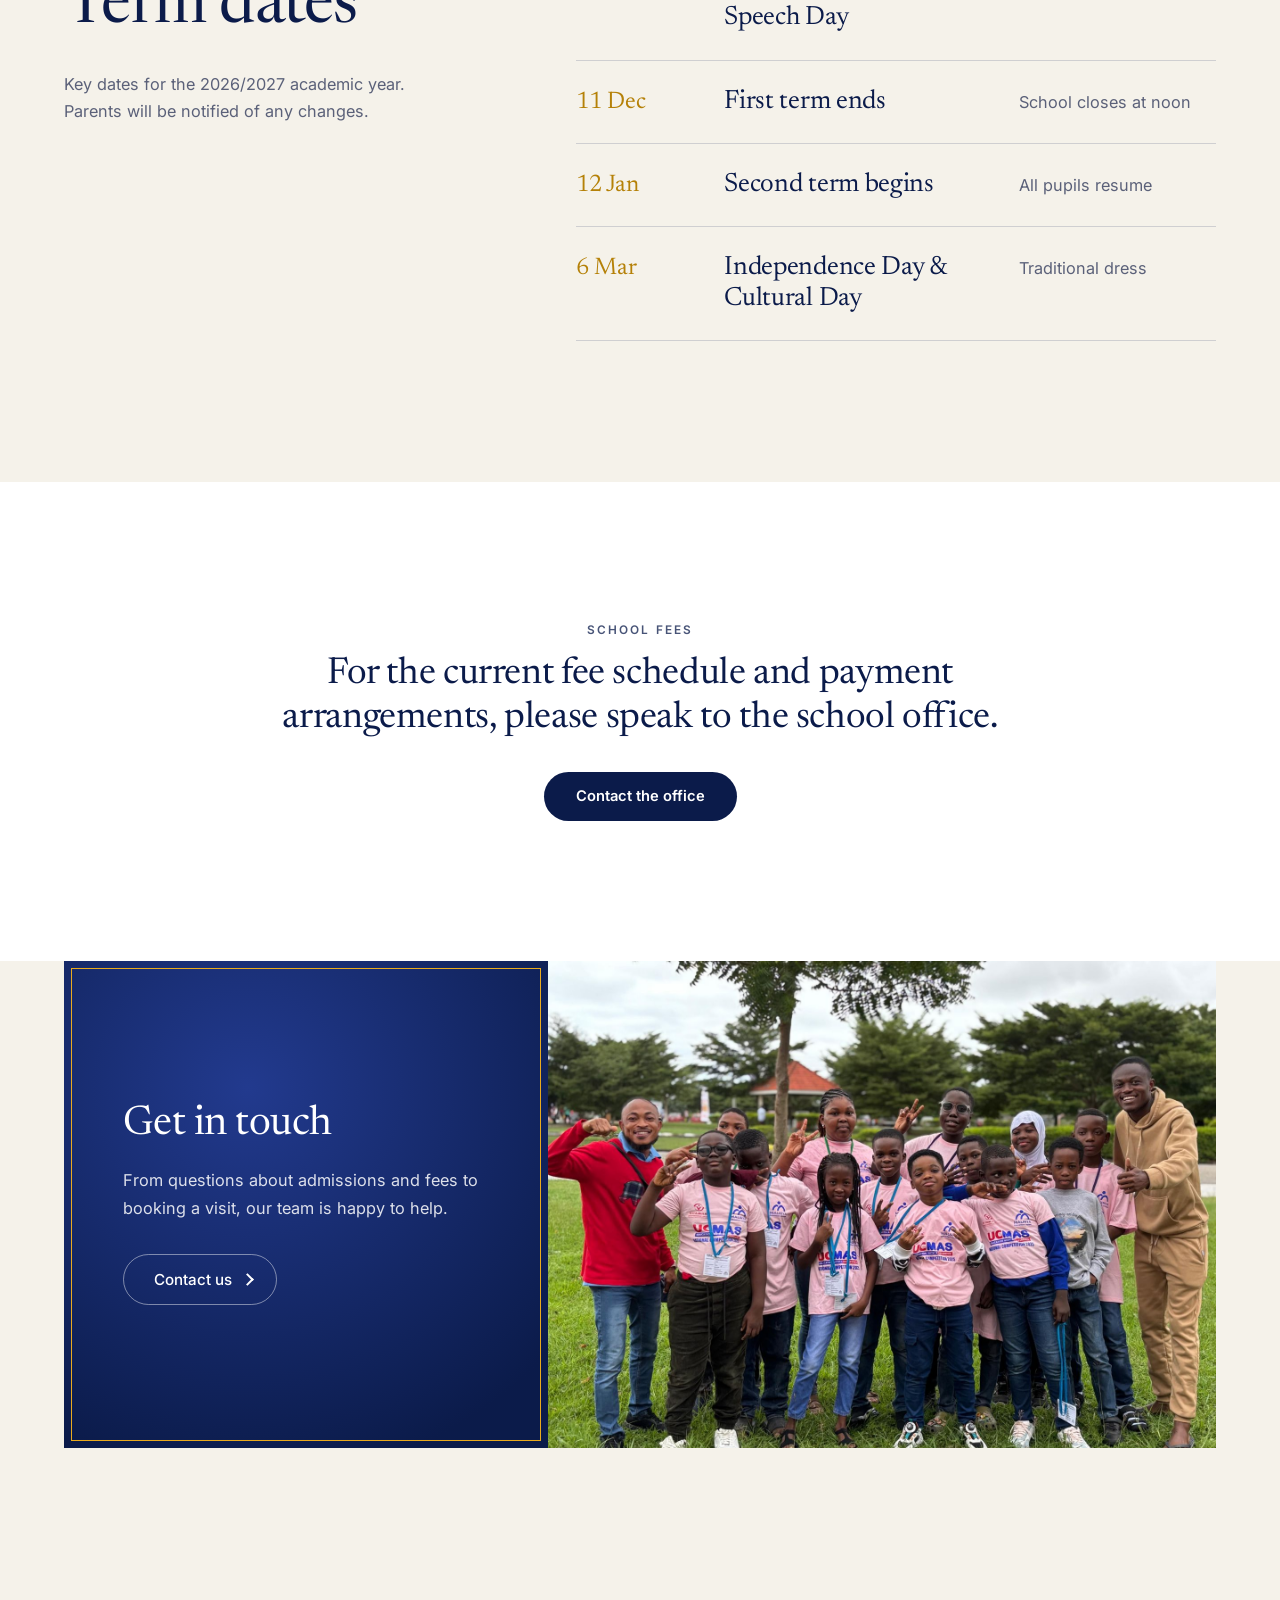
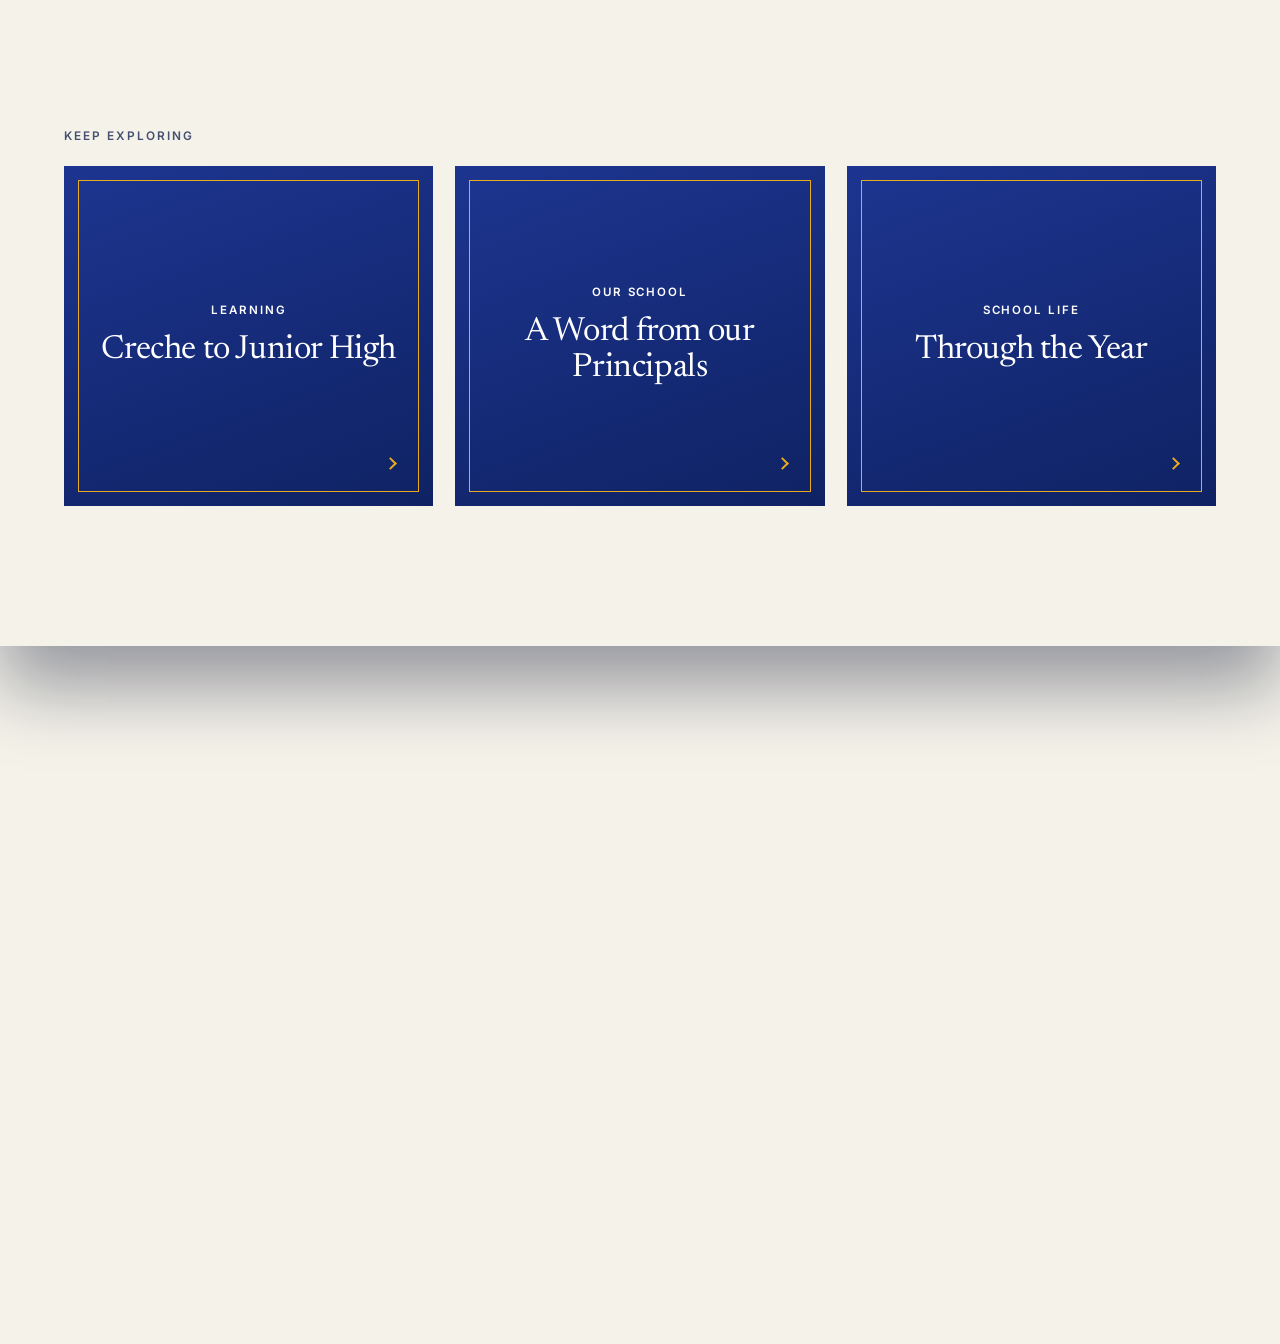
==== commit 043b09d6: "Name both Principals: Rev. S. Twumasi-Ankra Bonsu and Mrs. Tina Bonsu Updates the home page, Our Sch" ====
--- a/admissions.html
+++ b/admissions.html
@@ -58,7 +58,7 @@
       <a href="contact.html" data-sub="contact" data-img="images/site/g-houses.jpg"><span><small>06</small>Contact Us</span><i class="arrow" aria-hidden="true"></i></a>
     </nav>
     <div class="menu__sub">
-      <div data-for="about" class="is-on"><a href="our-school.html">Who We Are</a><a href="our-school.html#motto">Our Motto</a><a href="our-school.html#principal">A Word from our Principal</a><a href="our-school.html#campus">Our Campus</a></div>
+      <div data-for="about" class="is-on"><a href="our-school.html">Who We Are</a><a href="our-school.html#motto">Our Motto</a><a href="our-school.html#principal">A Word from our Principals</a><a href="our-school.html#campus">Our Campus</a></div>
       <div data-for="learning"><a href="learning.html#creche">Creche &amp; Nursery</a><a href="learning.html#kindergarten">Kindergarten</a><a href="learning.html#primary">Primary School</a><a href="learning.html#jhs">Junior High School</a><a href="learning.html#curriculum">What We Teach</a></div>
       <div data-for="life"><a href="school-life.html#calendar">Through the Year</a><a href="moments.html">Photo Gallery</a></div>
       <div data-for="admissions"><a href="admissions.html#apply">How to Apply</a><a href="admissions.html#bring">What to Bring</a><a href="admissions.html#dates">Term Dates</a><a href="contact.html#visit">Book a Visit</a></div>
@@ -173,7 +173,7 @@
   <section class="section explore">
     <div class="wrap">
       <p class="eyebrow">Keep exploring</p>
-      <div class="explore__grid"><a href="learning.html" class="card reveal"><span class="card__label">Learning</span><span class="card__title">Creche to Junior High</span><i class="arrow" aria-hidden="true"></i></a><a href="our-school.html#principal" class="card reveal"><span class="card__label">Our School</span><span class="card__title">A Word from our Principal</span><i class="arrow" aria-hidden="true"></i></a><a href="school-life.html" class="card reveal"><span class="card__label">School Life</span><span class="card__title">Through the Year</span><i class="arrow" aria-hidden="true"></i></a></div>
+      <div class="explore__grid"><a href="learning.html" class="card reveal"><span class="card__label">Learning</span><span class="card__title">Creche to Junior High</span><i class="arrow" aria-hidden="true"></i></a><a href="our-school.html#principal" class="card reveal"><span class="card__label">Our School</span><span class="card__title">A Word from our Principals</span><i class="arrow" aria-hidden="true"></i></a><a href="school-life.html" class="card reveal"><span class="card__label">School Life</span><span class="card__title">Through the Year</span><i class="arrow" aria-hidden="true"></i></a></div>
     </div>
   </section>
 </main>
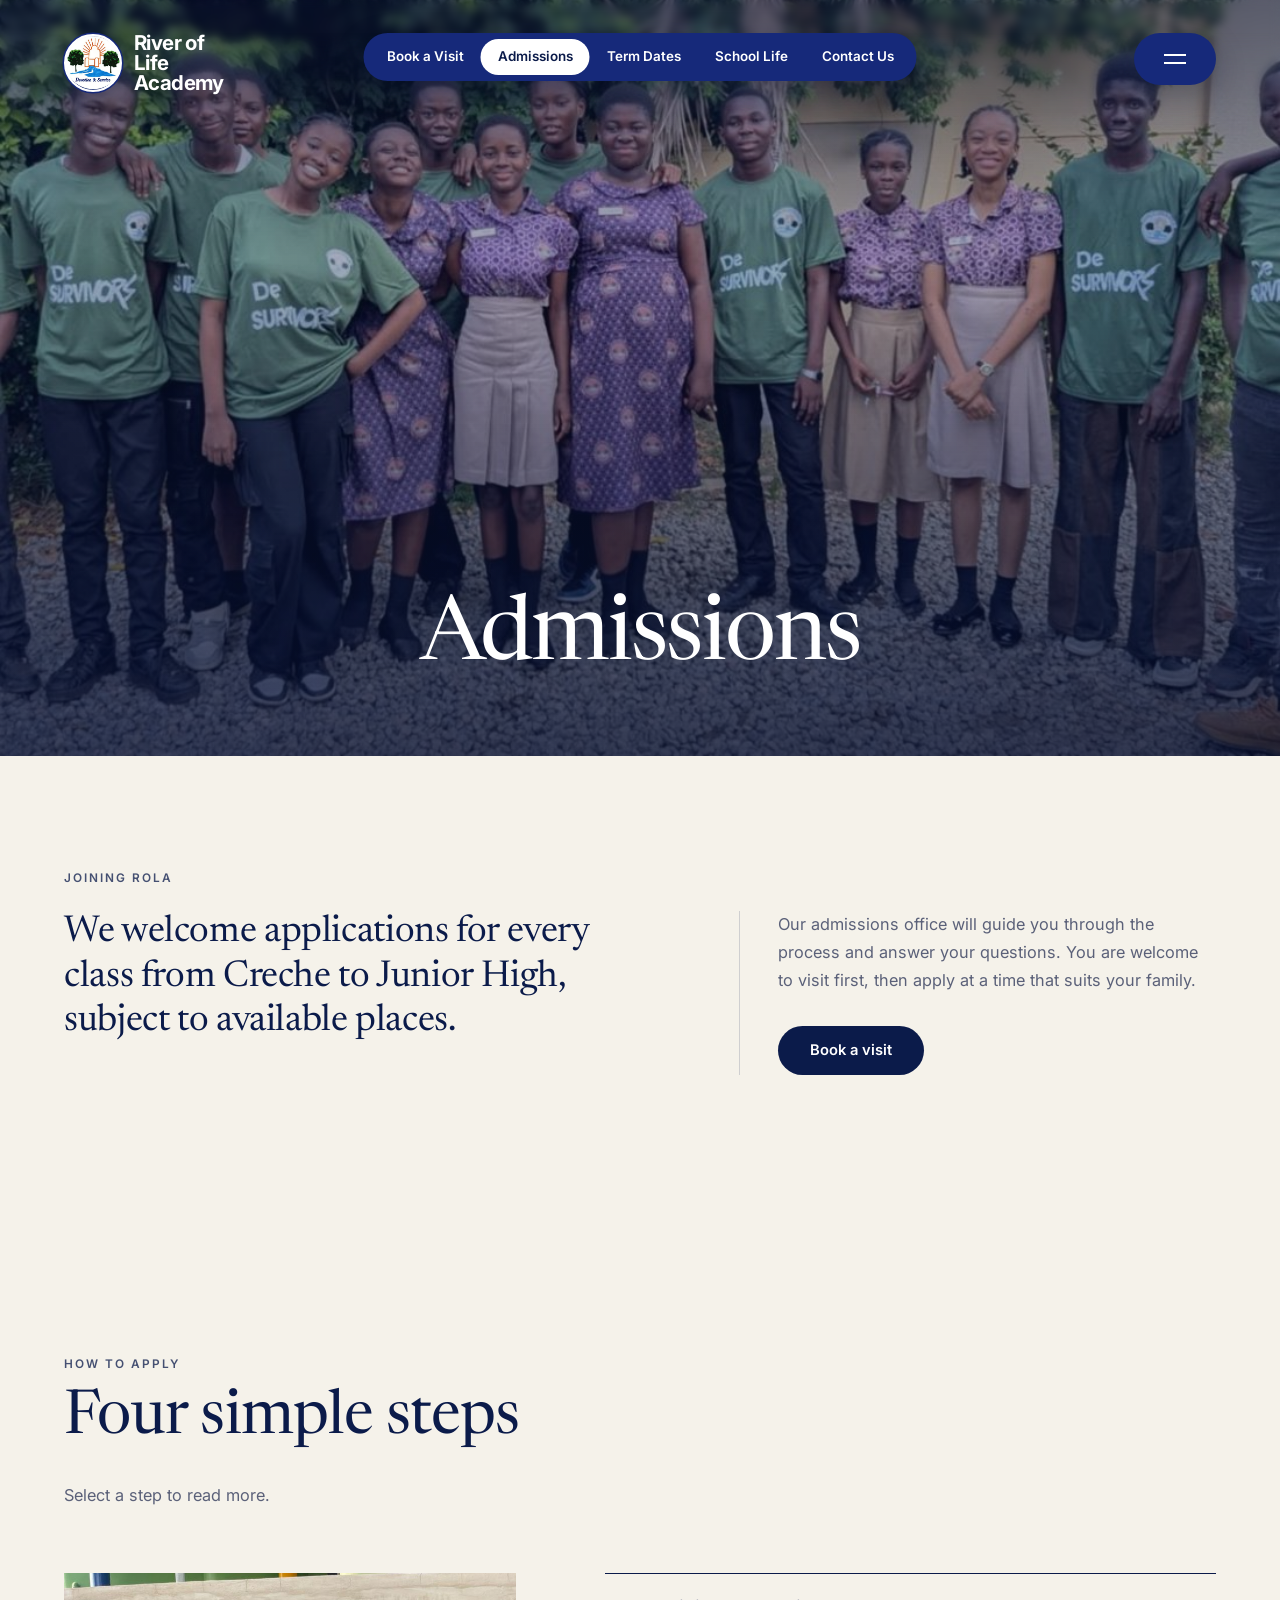
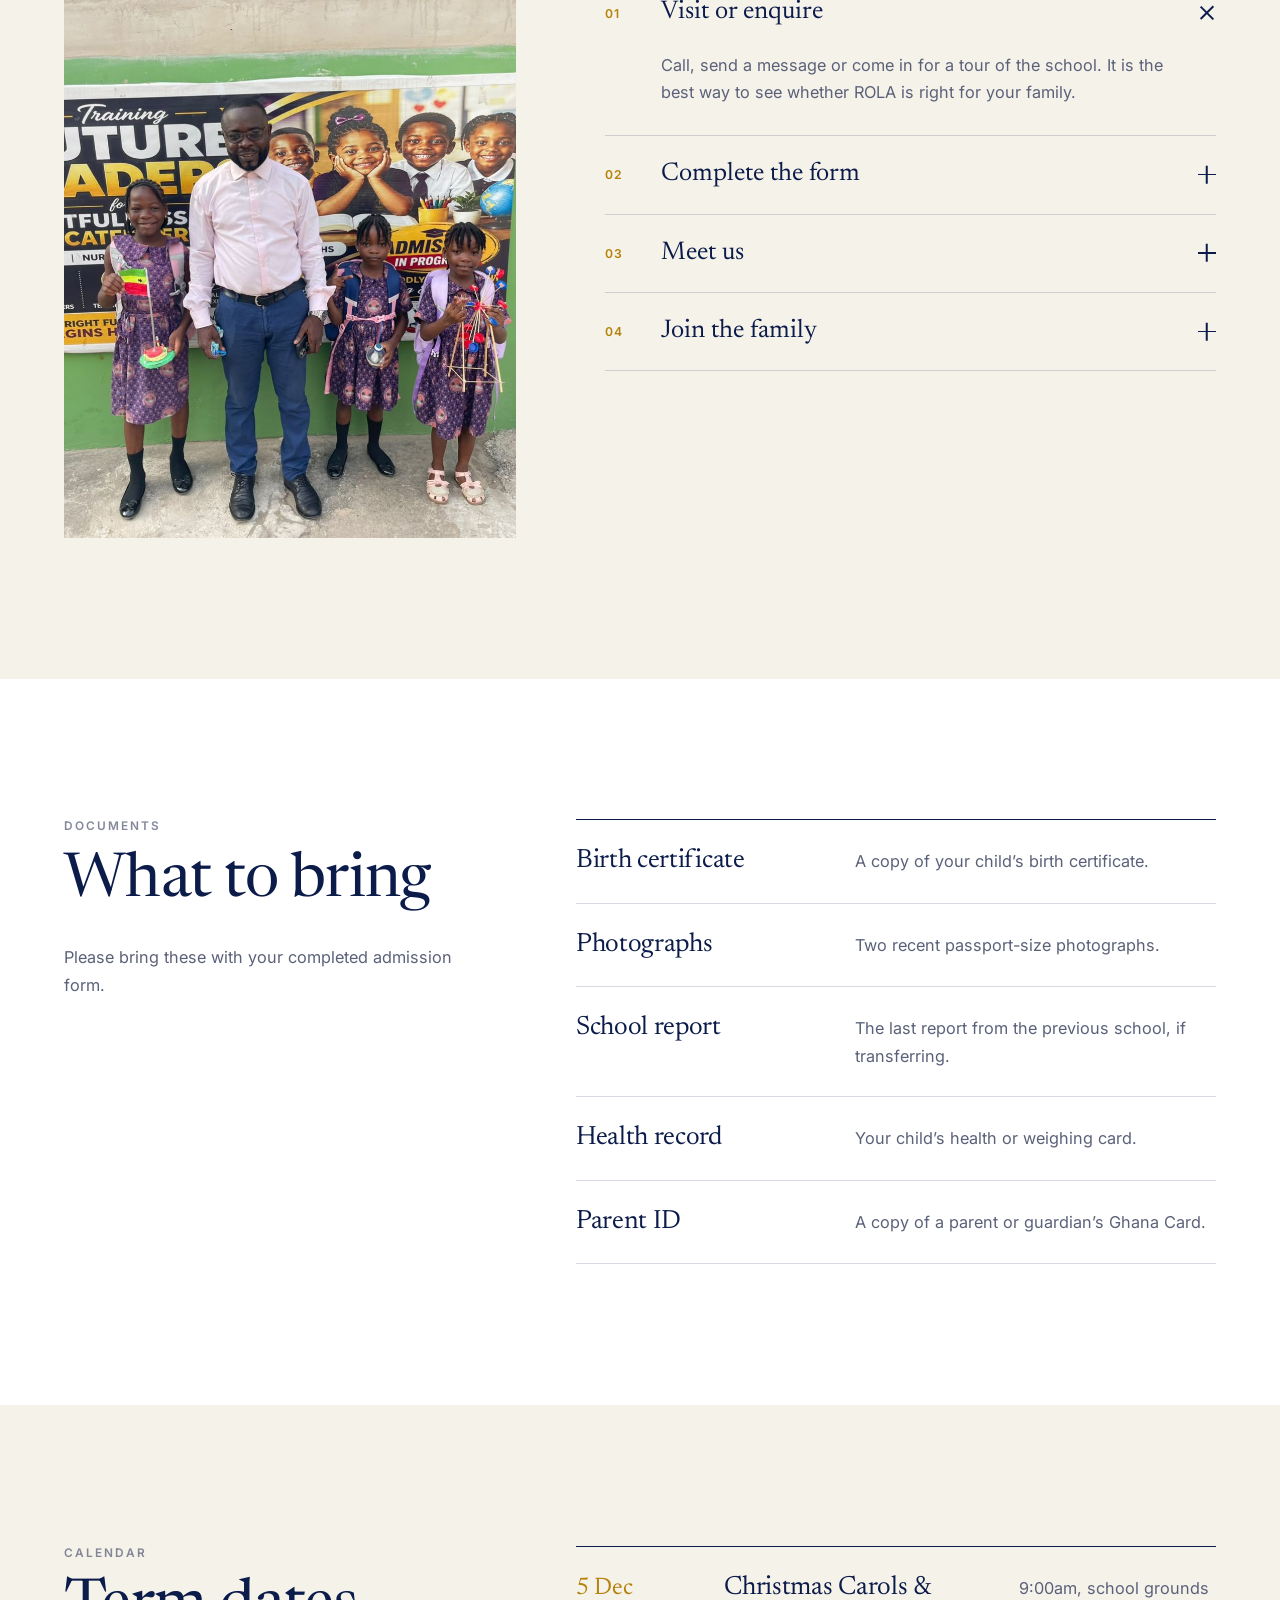
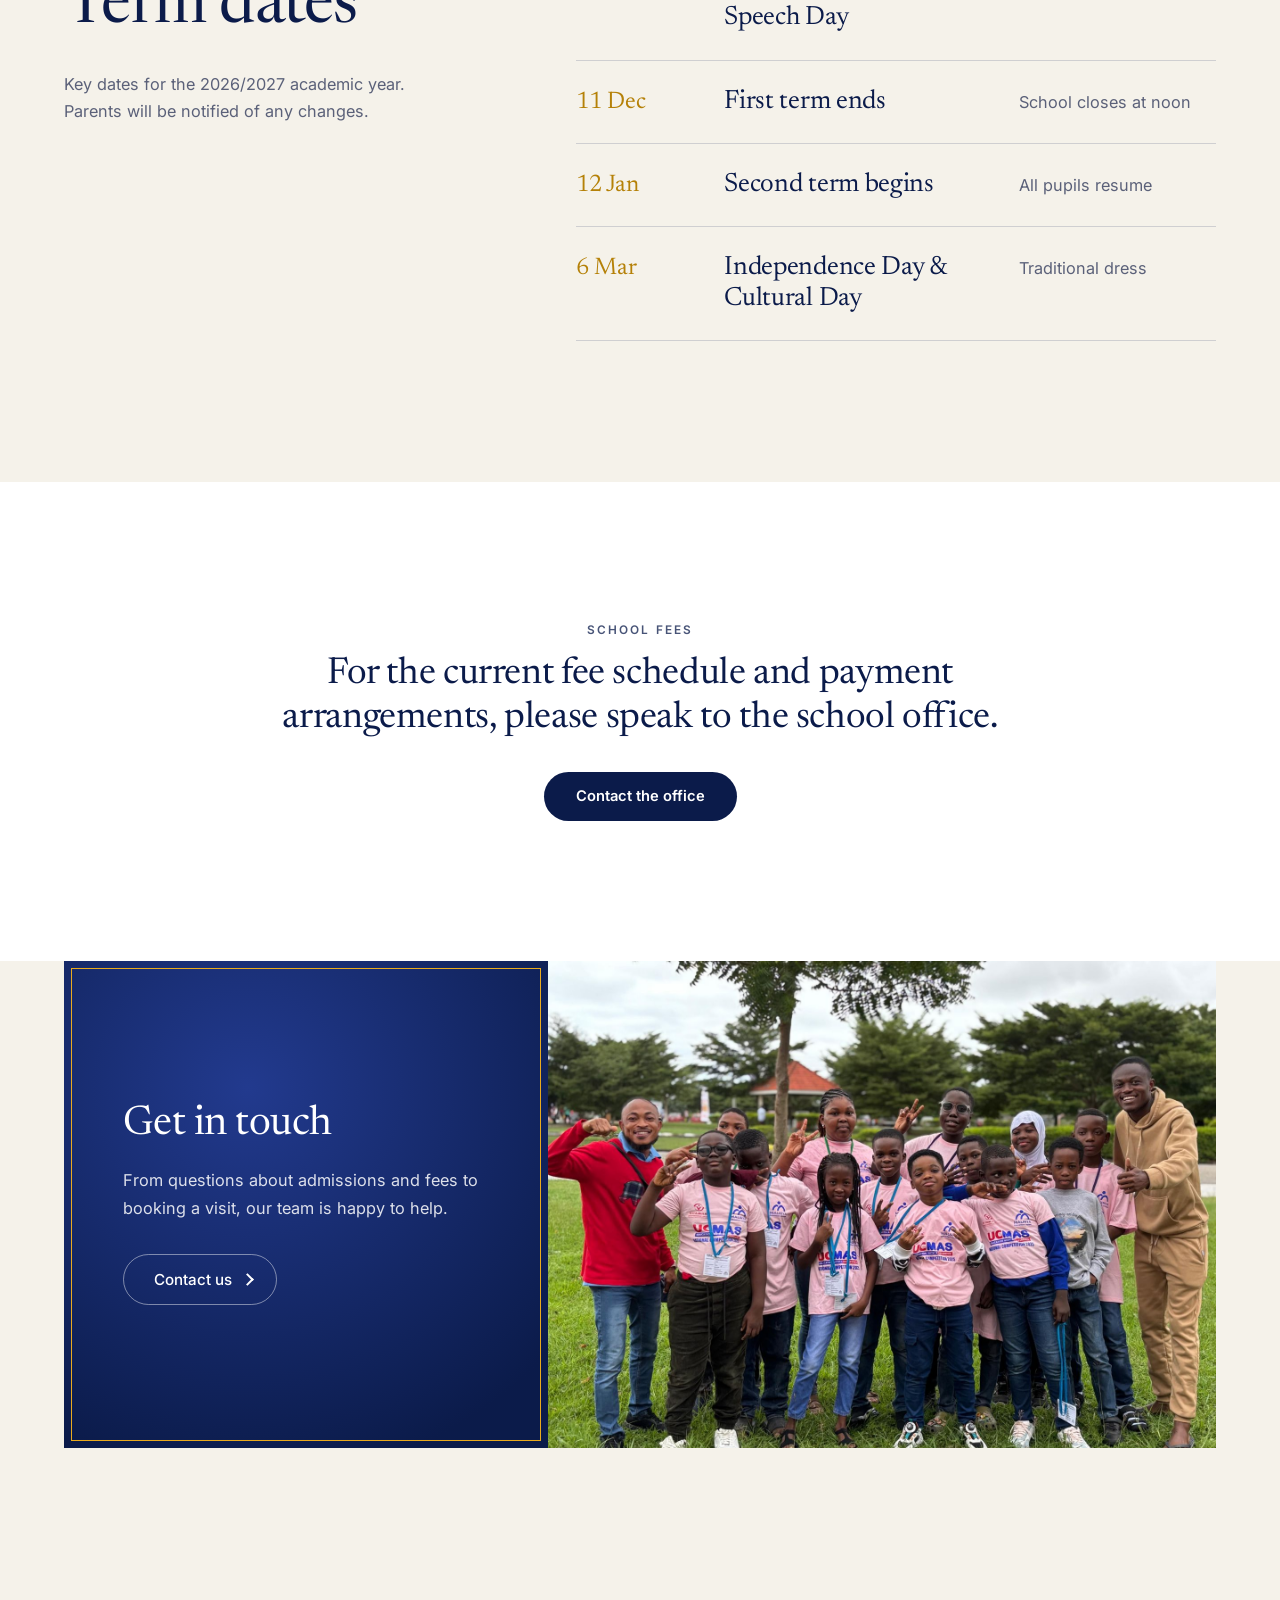
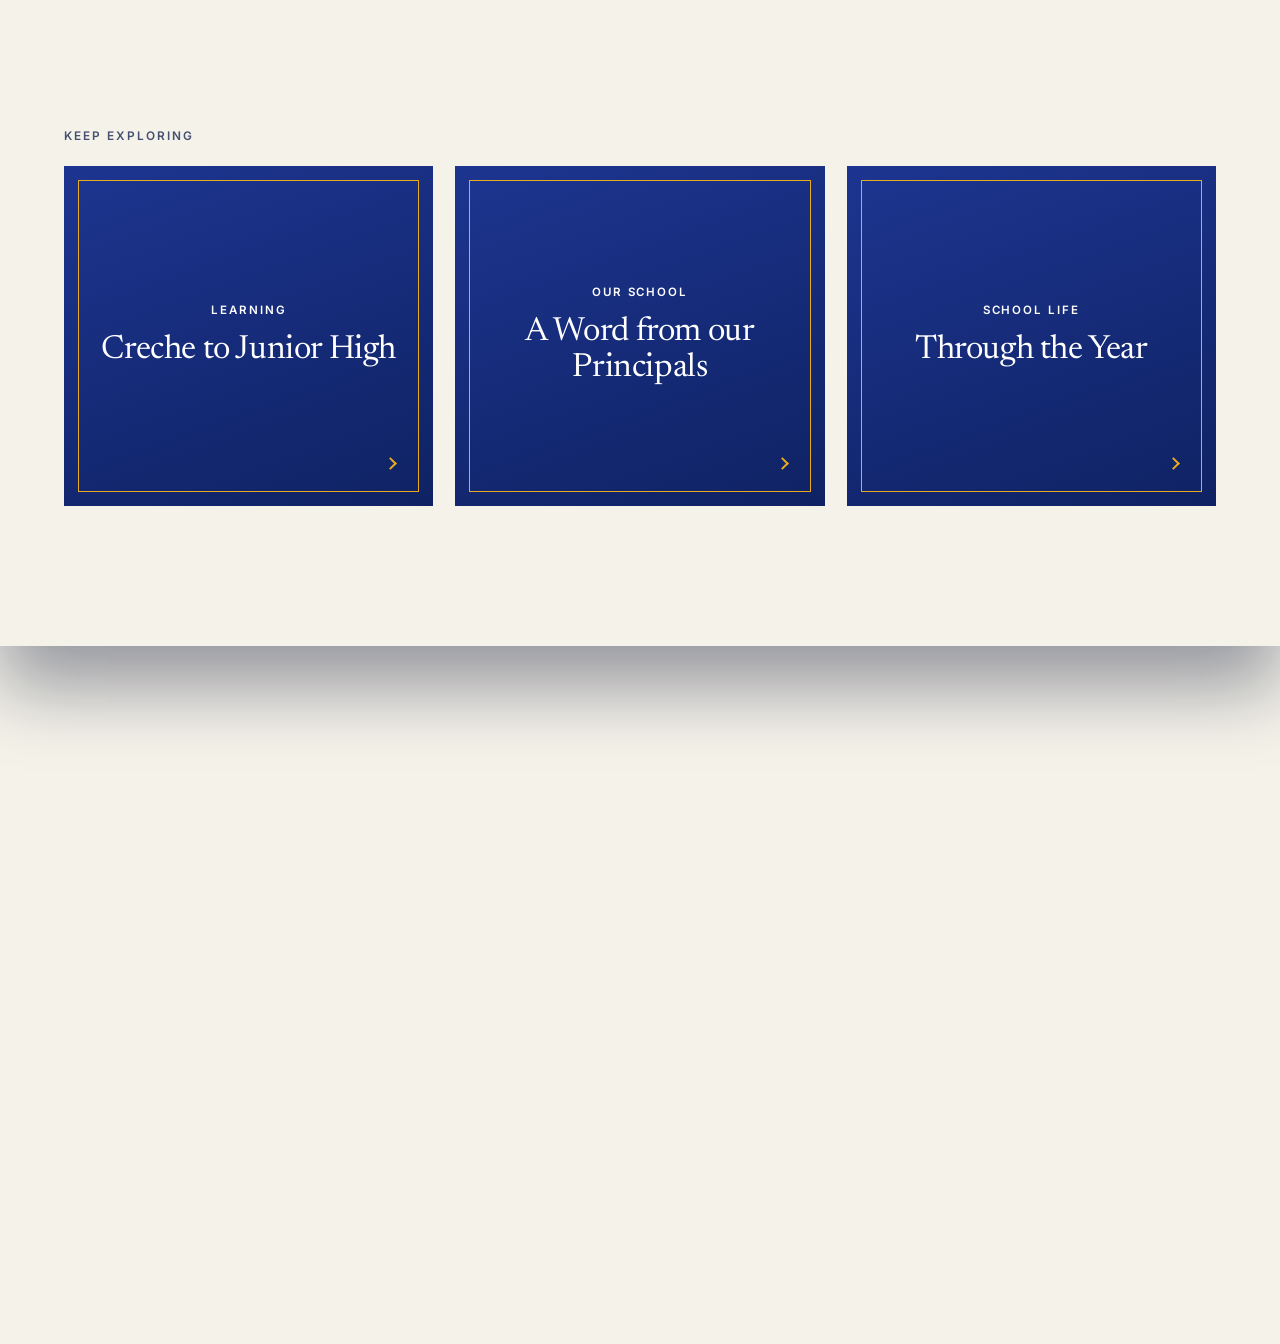
==== commit 2b27a4f0: "Add the newest photos: both Principals, teachers and parents, family craft projects Both Principals " ====
--- a/admissions.html
+++ b/admissions.html
@@ -100,9 +100,9 @@
         <p>Select a step to read more.</p>
       </div>
       <div class="rlist" data-rlist>
-        <figure class="rlist__media"><img src="images/site/stats.jpg" alt="" style="object-position:center 25%" /></figure>
+        <figure class="rlist__media"><img src="images/site/g-admission-banner.jpg" alt="" style="object-position:center 45%" /></figure>
         <div class="rlist__rows">
-          <div class="rlist__row is-open" data-img="images/site/stats.jpg" data-pos="center 25%">
+          <div class="rlist__row is-open" data-img="images/site/g-admission-banner.jpg" data-pos="center 45%">
             <button type="button" class="rlist__head" aria-expanded="true"><span>01</span>Visit or enquire<i aria-hidden="true"></i></button>
             <div class="rlist__body"><p>Call, send a message or come in for a tour of the school. It is the best way to see whether ROLA is right for your family.</p></div>
           </div>
--- a/css/pages.css
+++ b/css/pages.css
@@ -334,3 +334,14 @@
   .gin__card { order: 2; }
   .split__media--tall { justify-self: start; }
 }
+
+/* =========================================================
+   Our people: a wide group photo shown whole
+   ========================================================= */
+.people { background: #fff; }
+.people__head { max-width: 680px; margin-bottom: clamp(30px, 4vw, 56px); }
+.people__head p:last-child { color: var(--muted); margin: 0; }
+.people__photo { position: relative; margin: 0 18px 18px 0; }
+.people__photo::before { content: ""; position: absolute; inset: 18px -18px -18px 18px; border: 1px solid var(--gold); }
+.people__photo img { position: relative; width: 100%; height: auto; }
+.people__photo figcaption { position: relative; margin-top: 34px; font: 600 .74rem var(--sans); letter-spacing: .17em; text-transform: uppercase; color: var(--gold-dark); }
